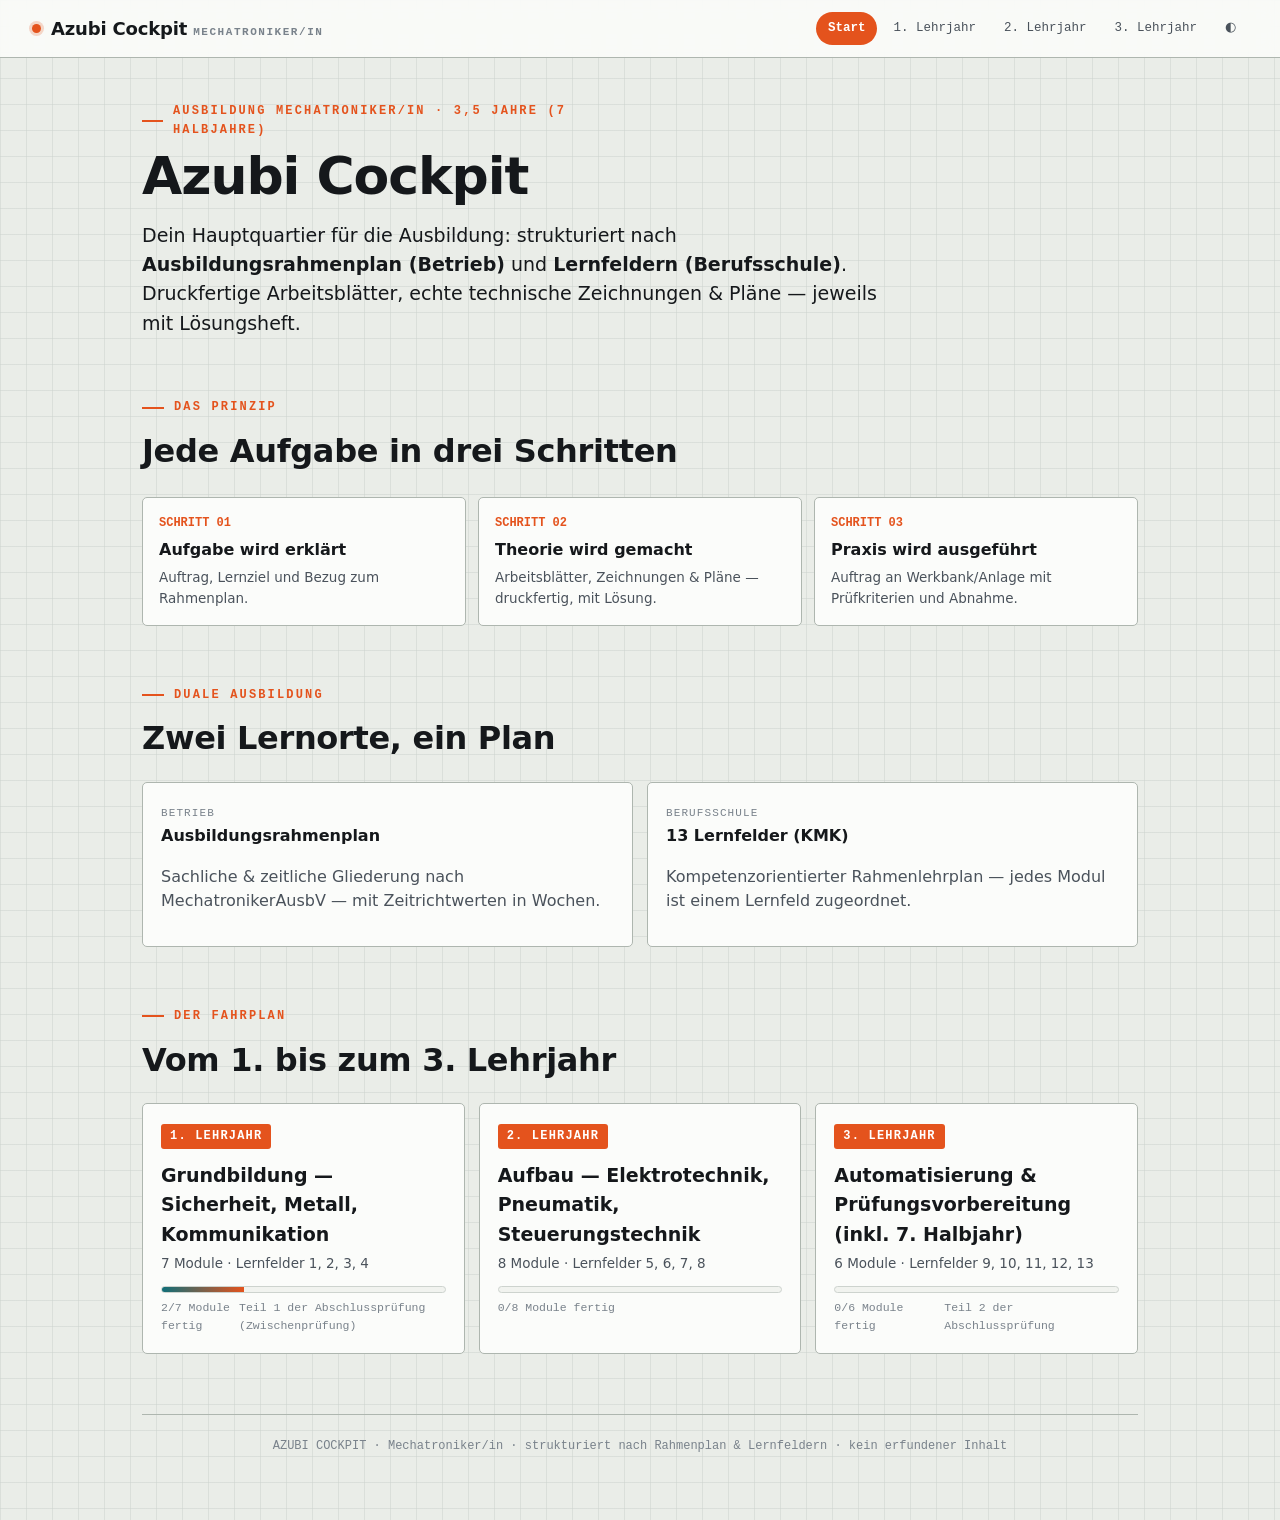
==== azubi-cockpit.html @ 078ae0ae "Grundkurs Metall komplett (11 Wochen) + ISO-7010-Sicherheitszeichen korrekt Arbeitssicherheit (m1): " ====
<!doctype html>
<html lang="de">
<head>
<meta charset="utf-8">
<meta name="viewport" content="width=device-width, initial-scale=1">
<title>Azubi Cockpit — Mechatroniker/in</title>
<meta name="description" content="Digitales Ausbildungs-Cockpit fuer Mechatroniker/innen: Ausbildungsrahmenplan und Lernfelder, druckfertige Arbeitsblaetter, normgerechte technische Zeichnungen, Loesungshefte.">
<style>
/* ============================================================================
   Azubi Cockpit — Cockpit-UI (Design: Werkstatt / Blaupause, Theme-aware)
   ==========================================================================*/
:root{
  --ground:#EAEDE8; --panel:#FBFCFA; --panel-2:#F1F3EF;
  --ink:#15181B; --ink-2:#4A525B; --ink-3:#79828B;
  --line:#CDD3CE; --line-strong:#AEB6AF;
  --accent:#E4531D; --accent-ink:#fff; --blue:#0F6E78; --ok:#3F7D3A; --warn:#C8860B;
  --grid: color-mix(in srgb, var(--line) 55%, transparent);
  --font-body: system-ui,-apple-system,"Segoe UI",sans-serif;
  --font-mono: ui-monospace,"Cascadia Code","SF Mono",Menlo,Consolas,monospace;
  --r:5px;
}
@media (prefers-color-scheme:dark){
  :root{--ground:#0E1113;--panel:#161A1D;--panel-2:#1C2124;--ink:#ECEFEB;--ink-2:#9AA4AC;--ink-3:#6C757D;
    --line:#2A3033;--line-strong:#3A4247;--accent:#FF6A38;--accent-ink:#160a04;--blue:#45B5C0;--ok:#67B95F;--warn:#E7AE3A;
    --grid:color-mix(in srgb,var(--line) 85%,transparent);}
}
:root[data-theme="light"]{--ground:#EAEDE8;--panel:#FBFCFA;--panel-2:#F1F3EF;--ink:#15181B;--ink-2:#4A525B;--ink-3:#79828B;
  --line:#CDD3CE;--line-strong:#AEB6AF;--accent:#E4531D;--accent-ink:#fff;--blue:#0F6E78;--ok:#3F7D3A;--warn:#C8860B;--grid:color-mix(in srgb,var(--line) 55%,transparent);}
:root[data-theme="dark"]{--ground:#0E1113;--panel:#161A1D;--panel-2:#1C2124;--ink:#ECEFEB;--ink-2:#9AA4AC;--ink-3:#6C757D;
  --line:#2A3033;--line-strong:#3A4247;--accent:#FF6A38;--accent-ink:#160a04;--blue:#45B5C0;--ok:#67B95F;--warn:#E7AE3A;--grid:color-mix(in srgb,var(--line) 85%,transparent);}

*{box-sizing:border-box}
html,body{margin:0}
body{background:var(--ground);color:var(--ink);font-family:var(--font-body);line-height:1.55;
  background-image:linear-gradient(var(--grid) 1px,transparent 1px),linear-gradient(90deg,var(--grid) 1px,transparent 1px);
  background-size:26px 26px;}
a{color:inherit;text-decoration:none}
.mono{font-family:var(--font-mono)}

/* ---- Topbar ---- */
.topbar{position:sticky;top:0;z-index:20;display:flex;align-items:center;gap:16px;
  padding:12px clamp(14px,4vw,32px);background:color-mix(in srgb,var(--panel) 88%,transparent);
  backdrop-filter:blur(8px);border-bottom:1px solid var(--line-strong)}
.brand{display:flex;align-items:center;gap:10px;font-weight:800;letter-spacing:-.01em;font-size:18px}
.brand .dot{width:9px;height:9px;border-radius:50%;background:var(--accent);box-shadow:0 0 0 3px color-mix(in srgb,var(--accent) 22%,transparent)}
.brand small{font-family:var(--font-mono);font-size:11px;letter-spacing:.14em;text-transform:uppercase;color:var(--ink-3);font-weight:600}
.nav{display:flex;gap:4px;margin-left:auto;flex-wrap:wrap}
.nav a{font-family:var(--font-mono);font-size:12.5px;padding:6px 11px;border-radius:100px;border:1px solid transparent;color:var(--ink-2)}
.nav a:hover{border-color:var(--line-strong);color:var(--ink)}
.nav a.active{background:var(--accent);color:var(--accent-ink);font-weight:700}

.wrap{max-width:1060px;margin:0 auto;padding:clamp(20px,4vw,44px) clamp(14px,4vw,32px)}
.eyebrow{font-family:var(--font-mono);font-size:12px;letter-spacing:.18em;text-transform:uppercase;color:var(--accent);font-weight:600;margin:0 0 10px;display:flex;align-items:center;gap:10px}
.eyebrow::before{content:"";width:22px;height:2px;background:var(--accent)}
h1{font-weight:800;letter-spacing:-.02em;font-size:clamp(30px,6vw,52px);line-height:1;margin:.1em 0 .2em;text-wrap:balance}
h2{font-weight:800;letter-spacing:-.01em;font-size:clamp(22px,3.4vw,32px);margin:0 0 .3em}
p{color:var(--ink-2);max-width:70ch}
.lead{font-size:clamp(16px,2.1vw,19px);color:var(--ink);max-width:62ch}
.crumb{font-family:var(--font-mono);font-size:12px;color:var(--ink-3);margin-bottom:14px}
.crumb a{color:var(--accent)}
section{margin-top:clamp(34px,5vw,60px)}

/* ---- Prinzip flow ---- */
.flow{display:grid;grid-template-columns:repeat(3,1fr);gap:12px;margin-top:20px}
@media(max-width:720px){.flow{grid-template-columns:1fr}}
.step{background:var(--panel);border:1px solid var(--line-strong);border-radius:var(--r);padding:16px}
.step .num{font-family:var(--font-mono);font-size:12px;color:var(--accent);font-weight:700}
.step h3{margin:6px 0 4px;font-size:16px}
.step p{font-size:13.5px;margin:0}

/* ---- Duale Info ---- */
.duale{display:grid;grid-template-columns:1fr 1fr;gap:14px;margin-top:18px}
@media(max-width:640px){.duale{grid-template-columns:1fr}}
.duale .card{background:var(--panel);border:1px solid var(--line-strong);border-radius:var(--r);padding:16px 18px}
.duale .card h3{margin:0 0 4px;font-size:16px}
.duale .card small{font-family:var(--font-mono);font-size:11px;letter-spacing:.1em;text-transform:uppercase;color:var(--ink-3)}

/* ---- Lehrjahr cards ---- */
.lj-grid{display:grid;grid-template-columns:repeat(3,1fr);gap:14px;margin-top:18px}
@media(max-width:820px){.lj-grid{grid-template-columns:1fr}}
.lj-card{display:block;background:var(--panel);border:1px solid var(--line-strong);border-radius:var(--r);padding:18px;transition:border-color .15s,transform .15s}
.lj-card:hover{border-color:var(--accent);transform:translateY(-2px)}
.lj-card .lj{font-family:var(--font-mono);font-weight:700;font-size:12px;letter-spacing:.1em;color:var(--accent-ink);background:var(--accent);padding:3px 9px;border-radius:3px;display:inline-block}
.lj-card h3{margin:12px 0 4px;font-size:19px}
.lj-card p{font-size:13.5px;margin:0 0 12px}
.progress{height:7px;background:var(--panel-2);border:1px solid var(--line);border-radius:100px;overflow:hidden}
.progress > i{display:block;height:100%;background:linear-gradient(90deg,var(--blue),var(--accent))}
.lj-card .pmeta{font-family:var(--font-mono);font-size:11.5px;color:var(--ink-3);margin-top:6px;display:flex;justify-content:space-between}

/* ---- Modul list ---- */
.mod-list{display:flex;flex-direction:column;gap:10px;margin-top:16px}
.mod-row{display:grid;grid-template-columns:auto 1fr auto;align-items:center;gap:14px;background:var(--panel);
  border:1px solid var(--line-strong);border-radius:var(--r);padding:14px 16px;transition:border-color .15s}
.mod-row:hover{border-color:var(--accent)}
.mod-row.locked{opacity:.7}
.badge{font-family:var(--font-mono);font-size:10px;letter-spacing:.08em;text-transform:uppercase;padding:3px 8px;border-radius:3px;font-weight:700;white-space:nowrap}
.badge.fertig{background:color-mix(in srgb,var(--ok) 18%,var(--panel));color:var(--ok);border:1px solid color-mix(in srgb,var(--ok) 45%,var(--line))}
.badge.geruest{background:var(--panel-2);color:var(--ink-3);border:1px solid var(--line-strong)}
.mod-row h3{margin:0 0 2px;font-size:16px}
.mod-row .sub{font-size:12.5px;color:var(--ink-3)}
.mod-row .weeks{font-family:var(--font-mono);font-size:12px;color:var(--ink-2);text-align:right;white-space:nowrap}
.mod-row .fach{font-family:var(--font-mono);font-size:10.5px;color:var(--blue);letter-spacing:.06em;text-transform:uppercase}

/* ---- Lernfelder box ---- */
.lf-box{background:var(--panel);border:1px solid var(--line-strong);border-left:3px solid var(--blue);border-radius:var(--r);padding:14px 16px;margin-top:14px}
.lf-box h3{margin:0 0 8px;font-size:15px}
.lf-item{display:grid;grid-template-columns:auto 1fr auto;gap:10px;padding:6px 0;border-bottom:1px dashed var(--line);font-size:13.5px}
.lf-item:last-child{border-bottom:0}
.lf-item .n{font-family:var(--font-mono);font-weight:700;color:var(--blue)}
.lf-item .h{font-family:var(--font-mono);color:var(--ink-3);font-size:12px}

/* ---- Modul-Detailleiste ---- */
.mod-meta{display:flex;flex-wrap:wrap;gap:8px;margin:14px 0 4px}
.chip{font-family:var(--font-mono);font-size:11.5px;padding:4px 10px;border-radius:100px;border:1px solid var(--line-strong);color:var(--ink-2);background:var(--panel)}
.chip b{color:var(--ink)}

/* ---- Bausteine (Blätter) ---- */
.baustein-grid{display:grid;grid-template-columns:repeat(2,1fr);gap:12px;margin-top:16px}
@media(max-width:700px){.baustein-grid{grid-template-columns:1fr}}
.bs{display:flex;align-items:center;gap:12px;background:var(--panel);border:1px solid var(--line-strong);border-radius:var(--r);padding:14px 16px;transition:border-color .15s}
.bs:hover{border-color:var(--accent)}
.bs .t{flex:1}
.bs .t h3{margin:0;font-size:15px}
.bs .t small{font-family:var(--font-mono);font-size:11px;color:var(--ink-3)}
.typ{font-family:var(--font-mono);font-size:9.5px;letter-spacing:.08em;text-transform:uppercase;font-weight:700;padding:4px 8px;border-radius:3px}
.typ.aufgabe{background:color-mix(in srgb,var(--accent) 16%,var(--panel));color:var(--accent)}
.typ.theorie{background:color-mix(in srgb,var(--blue) 16%,var(--panel));color:var(--blue)}
.typ.zeichnung{background:color-mix(in srgb,var(--blue) 16%,var(--panel));color:var(--blue)}
.typ.praxis{background:color-mix(in srgb,var(--accent) 16%,var(--panel));color:var(--accent)}
.typ.sicherheit{background:color-mix(in srgb,var(--warn) 18%,var(--panel));color:var(--warn)}
.typ.loesung{background:color-mix(in srgb,var(--ok) 16%,var(--panel));color:var(--ok)}

/* ---- Blatt (Detail) ---- */
.blatt-print{background:var(--panel);border:1px solid var(--line-strong);border-radius:var(--r);padding:clamp(18px,3vw,32px);margin-top:16px}
.blatt-head{display:flex;align-items:center;gap:14px;border-bottom:2px solid var(--ink);padding-bottom:12px;margin-bottom:16px}
.blatt-head .no{font-family:var(--font-mono);font-weight:700;color:var(--accent-ink);background:var(--accent);padding:4px 10px;border-radius:3px;font-size:13px}
.blatt-head h2{margin:0;font-size:20px}
.blatt-head .app-tag{margin-left:auto;font-family:var(--font-mono);font-size:11px;letter-spacing:.14em;text-transform:uppercase;color:var(--ink-3)}
.blatt-print h3{font-size:16px;margin:18px 0 6px}
.blatt-print p{color:var(--ink);font-size:14.5px}
.bl-meta{display:flex;flex-wrap:wrap;gap:8px;margin:0 0 6px}
.bl-meta span{font-family:var(--font-mono);font-size:11px;color:var(--ink-3);border:1px solid var(--line);border-radius:100px;padding:2px 9px}
.bl-meta.ok span{color:var(--ok);border-color:color-mix(in srgb,var(--ok) 40%,var(--line))}
.ul,.ol{margin:6px 0;padding-left:22px}.ul li,.ol li{margin:4px 0;color:var(--ink);font-size:14.5px}
.frage{background:var(--panel-2);border:1px dashed var(--line-strong);border-radius:4px;padding:10px 12px;font-size:14px;color:var(--ink)!important}
.formel{font-family:var(--font-mono);background:var(--panel-2);border:1px solid var(--line);border-radius:4px;padding:8px 12px;display:inline-block;color:var(--ink)!important}
.tab{width:100%;border-collapse:collapse;margin:10px 0;font-size:13.5px}
.tab th,.tab td{border:1px solid var(--line-strong);padding:7px 10px;text-align:left}
.tab th{background:var(--panel-2);font-family:var(--font-mono);font-size:11.5px;letter-spacing:.04em;text-transform:uppercase;color:var(--ink-2)}
.tab td{color:var(--ink)}
.chk{display:flex;align-items:flex-start;gap:10px;padding:6px 0;font-size:14.5px;color:var(--ink)}
.box{width:16px;height:16px;border:1.6px solid var(--line-strong);border-radius:3px;flex:none;margin-top:2px}
.chk-hint{font-family:var(--font-mono);font-size:12px;color:var(--ink-3)!important}
.unterschrift{display:flex;flex-wrap:wrap;gap:20px;margin-top:20px;padding-top:14px;border-top:1px dashed var(--line-strong);font-family:var(--font-mono);font-size:13px;color:var(--ink-2)}
.zeichnung-halter{border:1px solid var(--line-strong);border-radius:4px;overflow:hidden;background:#fdfdfb;margin:10px 0}
.zeichnung-halter .az-blatt{display:block;width:100%;height:auto}

/* Sicherheitszeichen */
.sign-grid{display:grid;grid-template-columns:repeat(auto-fill,minmax(150px,1fr));gap:10px;margin:12px 0}
.sign-card{display:flex;align-items:center;gap:10px;background:var(--panel-2);border:1px solid var(--line);border-radius:4px;padding:8px 10px}
.sign-card small{display:block;color:var(--ink-3);font-size:11.5px}
.sign{width:38px;height:38px;flex:none}

/* Buttons */
.btnrow{display:flex;gap:10px;flex-wrap:wrap;margin-top:18px}
.btn{font-family:var(--font-mono);font-size:13px;font-weight:700;padding:9px 16px;border-radius:100px;border:1px solid var(--line-strong);background:var(--panel);color:var(--ink);cursor:pointer}
.btn.primary{background:var(--accent);color:var(--accent-ink);border-color:var(--accent)}
.btn:hover{border-color:var(--accent)}

.pager{display:flex;justify-content:space-between;gap:10px;margin-top:20px}
.footer{margin-top:60px;padding:22px 0;border-top:1px solid var(--line-strong);font-family:var(--font-mono);font-size:12px;color:var(--ink-3);text-align:center}
.note-mark{color:var(--accent);font-weight:700}

/* ---- Lernpfad ---- */
.pfad{display:flex;flex-direction:column;gap:8px;margin-top:14px}
.pfad-item{display:grid;grid-template-columns:auto auto 1fr auto;align-items:center;gap:12px;background:var(--panel);border:1px solid var(--line-strong);border-radius:var(--r);padding:11px 14px;transition:border-color .15s}
.pfad-item:hover{border-color:var(--accent)}
.pfad-n{font-family:var(--font-mono);font-weight:700;font-size:12px;width:22px;height:22px;display:grid;place-items:center;border-radius:50%;background:var(--panel-2);color:var(--ink-2);border:1px solid var(--line-strong)}
.pfad-t{font-weight:600;font-size:14.5px}
.pfad-tg{font-family:var(--font-mono);font-size:11px;color:var(--ink-3)}
@media(max-width:600px){.pfad-item{grid-template-columns:auto auto 1fr}.pfad-tg{display:none}}

/* ---- Filter ---- */
.filters{display:flex;flex-direction:column;gap:8px;margin:14px 0 16px}
.fgroup{display:flex;flex-wrap:wrap;gap:6px}
.fchip{font-family:var(--font-mono);font-size:12px;padding:5px 12px;border-radius:100px;border:1px solid var(--line-strong);background:var(--panel);color:var(--ink-2);cursor:pointer}
.fchip:hover{border-color:var(--accent);color:var(--ink)}
.fchip.active{background:var(--accent);color:var(--accent-ink);border-color:var(--accent);font-weight:700}

/* ---- Katalog-Karten ---- */
.kgrid{display:grid;grid-template-columns:repeat(2,1fr);gap:12px}
@media(max-width:700px){.kgrid{grid-template-columns:1fr}}
.kcard{display:flex;align-items:center;gap:12px;background:var(--panel);border:1px solid var(--line-strong);border-radius:var(--r);padding:13px 15px;transition:border-color .15s}
.kcard:hover{border-color:var(--accent)}
.kcard .t{flex:1}.kcard .t h3{margin:0;font-size:15px}.kcard .t small{font-family:var(--font-mono);font-size:11px;color:var(--ink-3)}

/* ---- Aufgabe: Fertig/Ergänzen-Umschalter ---- */
.aufgabe .z-toggle{margin:6px 0 10px}
.btn.small{font-size:12px;padding:6px 12px}
.aufgabe .z-erg{display:none}
.aufgabe.erg .z-fertig{display:none}
.aufgabe.erg .z-erg{display:block}
.loesung-box{margin-top:16px;background:var(--panel-2);border:1px solid var(--line-strong);border-radius:var(--r);padding:6px 14px}
.loesung-box summary{cursor:pointer;font-family:var(--font-mono);font-size:13px;font-weight:700;color:var(--ok);padding:8px 0}
.loesung-box p{font-size:14px}
.anknuepf{background:color-mix(in srgb,var(--blue) 12%,var(--panel));border:1px solid color-mix(in srgb,var(--blue) 40%,var(--line));border-radius:var(--r);padding:9px 13px;font-size:13.5px;color:var(--ink);margin:6px 0 4px}
.anknuepf::before{content:"↪ ";color:var(--blue);font-weight:700}

/* ============================================================================
   Druck: nur das aktuelle Blatt drucken (DIN A4), Rest ausblenden.
   Aktiviert über <body class="print-blatt"> beim Drucken eines Blatts.
   ==========================================================================*/
@media print {
  @page { size: A4; margin: 12mm; }
  body { background: #fff !important; }
  .topbar, .nav, .btnrow, .pager, .footer, .crumb { display: none !important; }

  /* Standard: Seite druckbar */
  body.print-blatt .wrap > *:not(.blatt-print) { display: none !important; }
  body.print-blatt .blatt-print {
    border: none !important; margin: 0 !important; padding: 0 !important;
    background: #fff !important; color: #000 !important;
  }
  .blatt-print, .blatt-print * { color: #000 !important; }
  .blatt-head { border-color: #000 !important; }
  .blatt-head .no { background: #000 !important; color: #fff !important; }
  .zeichnung-halter { border: none !important; page-break-inside: avoid; }
  .az-blatt { width: 100% !important; }
  .tab th { background: #eee !important; }
  .frage, .formel { background: #f4f4f4 !important; }
}

</style>
</head>
<body>
<header class="topbar">
  <a class="brand" href="#/"><span class="dot"></span><span>Azubi&nbsp;Cockpit <small>Mechatroniker/in</small></span></a>
  <nav class="nav">
    <a data-k="start" href="#/">Start</a>
    <a data-k="lj1" href="#/lj/1">1. Lehrjahr</a>
    <a data-k="lj2" href="#/lj/2">2. Lehrjahr</a>
    <a data-k="lj3" href="#/lj/3">3. Lehrjahr</a>
    <a data-k="theme" href="#" id="themeToggle" title="Hell/Dunkel">◐</a>
  </nav>
</header>
<main id="app"></main>
<script>
/* ============================================================================
   Azubi Cockpit — Curriculum (Gerüst über 3,5 Jahre)
   Ausbildungsberuf: Mechatroniker/in
   Grundlage: Ausbildungsrahmenplan (MechatronikerAusbV), IHK "Sachliche und
   zeitliche Gliederung". Zeitrichtwerte in Wochen sind Richtwerte des
   Rahmenplans und werden an den betrieblichen Ausbildungsplan angepasst.

   status: "fertig"  -> Muster-Modul, Inhalte + Blätter vorhanden
           "geruest" -> Struktur angelegt, Inhalte folgen
   ==========================================================================*/
window.AZ_CURRICULUM = {
  beruf: "Mechatroniker/in",
  dauer: "3,5 Jahre (7 Halbjahre)",
  prinzip: ["Aufgabe wird erklärt", "Theorie wird gemacht", "Praxis wird ausgeführt"],

  /* Berufsschule — KMK-Rahmenlehrplan Mechatroniker/in (13 Lernfelder).
     Stunden für LF1–LF4 belegt (Σ 280 h, 1. Jahr). Übrige Zeitrichtwerte
     laut KMK-Rahmenlehrplan — vor Einsatz fachlich prüfen. */
  lernfelder: [
    { nr: 1,  lj: 1, stunden: 40,  titel: "Analysieren von Funktionszusammenhängen in mechatronischen Systemen" },
    { nr: 2,  lj: 1, stunden: 80,  titel: "Herstellen mechanischer Teilsysteme" },
    { nr: 3,  lj: 1, stunden: 100, titel: "Installieren elektrischer Betriebsmittel unter Beachtung sicherheitstechnischer Aspekte" },
    { nr: 4,  lj: 1, stunden: 60,  titel: "Untersuchen der Energie- und Informationsflüsse in elektrischen, pneumatischen und hydraulischen Baugruppen" },
    { nr: 5,  lj: 2, stunden: null, titel: "Kommunizieren mit Hilfe von Datenverarbeitungssystemen" },
    { nr: 6,  lj: 2, stunden: null, titel: "Planen und Organisieren von Arbeitsabläufen" },
    { nr: 7,  lj: 2, stunden: null, titel: "Realisieren mechatronischer Teilsysteme" },
    { nr: 8,  lj: 2, stunden: null, titel: "Design und Erstellen mechatronischer Systeme" },
    { nr: 9,  lj: 3, stunden: null, titel: "Untersuchen des Informationsflusses in komplexen mechatronischen Systemen" },
    { nr: 10, lj: 3, stunden: null, titel: "Planen der Montage und Demontage" },
    { nr: 11, lj: 3, stunden: null, titel: "Inbetriebnahme, Fehlersuche und Instandsetzung" },
    { nr: 12, lj: 3, stunden: null, titel: "Vorbeugende Instandhaltung" },
    { nr: 13, lj: 3, stunden: null, titel: "Übergabe von mechatronischen Systemen an Kundinnen und Kunden" },
  ],

  lehrjahre: [
    /* ------------------------------------------------------------------ LJ1 */
    {
      nr: 1,
      titel: "1. Lehrjahr",
      untertitel: "Grundbildung — Sicherheit, Metall, Kommunikation",
      pruefung: "Teil 1 der Abschlussprüfung (Zwischenprüfung)",
      lernfelder: [1, 2, 3, 4],
      module: [
        {
          id: "m1-arbeitssicherheit",
          titel: "Arbeits- & Gesundheitsschutz, Umweltschutz",
          fach: "Arbeitssicherheit",
          wochen: "durchgängig · Grundkurs 2 Wo.",
          rahmenplan: "Sicherheit u. Gesundheitsschutz bei der Arbeit; Umweltschutz",
          normen: ["DIN EN ISO 7010", "ArbSchG §5", "DGUV", "BetrSichV"],
          status: "fertig",
          beschreibung: "Gefährdungen erkennen, PSA richtig anwenden, Sicherheitszeichen lesen, Gefährdungsbeurteilung — die Basis für alles Weitere.",
        },
        {
          id: "m2-technische-kommunikation",
          titel: "Betriebl. & technische Kommunikation · Techn. Zeichnen (Grundlagen)",
          fach: "Kommunikation / TZ",
          wochen: "7 Wo.",
          rahmenplan: "Betriebliche und technische Kommunikation",
          normen: ["DIN ISO 128-2", "DIN ISO 129-1", "DIN ISO 5455", "DIN EN ISO 7200"],
          status: "geruest",
          beschreibung: "Technische Zeichnungen lesen und erstellen, Skizzen, Stücklisten, Normen.",
        },
        {
          id: "m3-planen-organisieren",
          titel: "Planen und Organisieren der Arbeit, Bewerten der Ergebnisse",
          fach: "Arbeitsplanung",
          wochen: "5 Wo.",
          rahmenplan: "Planen und Organisieren der Arbeit …",
          normen: [],
          status: "geruest",
          beschreibung: "Arbeitsschritte planen, Material/Werkzeug bereitstellen, Ergebnisse bewerten.",
        },
        {
          id: "m4-pruefen-anreissen",
          titel: "Prüfen, Anreißen und Kennzeichnen",
          fach: "Messtechnik",
          wochen: "3 Wo.",
          rahmenplan: "Prüfen, Anreißen und Kennzeichnen",
          normen: ["DIN ISO 2768-1", "DIN EN ISO 286"],
          status: "geruest",
          beschreibung: "Messschieber & Bügelmessschraube lesen, Toleranzen verstehen (ISO 2768), anreißen und körnen.",
        },
        {
          id: "m5-grundkurs-metall",
          titel: "Grundkurs Metall — Manuelles & maschinelles Bearbeiten",
          fach: "Metalltechnik",
          wochen: "11 Wo.",
          rahmenplan: "Manuelles u. maschinelles Spanen, Trennen und Umformen",
          normen: ["DIN ISO 2768-1", "DIN ISO 128-2", "DIN ISO 129-1"],
          status: "fertig",
          beschreibung: "Feilen, Sägen, Bohren, Senken, Gewindeschneiden — mit echten technischen Zeichnungen zum Fertigen und Prüfen.",
        },
        {
          id: "m6-fuegen",
          titel: "Zusammenbauen und Verbinden von Bauteilen (Fügen)",
          fach: "Montage",
          wochen: "4 Wo.",
          rahmenplan: "Zusammenbauen u. Verbinden von Bauteilen u. Baugruppen",
          normen: [],
          status: "geruest",
          beschreibung: "Schraub-, Steck- und Klemmverbindungen; Baugruppen montieren.",
        },
        {
          id: "m7-zp1",
          titel: "Vorbereitung Zwischenprüfung (Teil 1)",
          fach: "Prüfung",
          wochen: "2 Wo.",
          rahmenplan: "gestreckte Abschlussprüfung Teil 1",
          normen: [],
          status: "geruest",
          beschreibung: "Prüfungssimulation praktisch + schriftlich.",
        },
      ],
    },
    /* ------------------------------------------------------------------ LJ2 */
    {
      nr: 2,
      titel: "2. Lehrjahr",
      untertitel: "Aufbau — Elektrotechnik, Pneumatik, Steuerungstechnik",
      pruefung: "",
      lernfelder: [5, 6, 7, 8],
      module: [
        { id: "m8-elektrotechnik", titel: "Grundlagen Elektrotechnik", fach: "Elektrotechnik", wochen: "6 Wo.", rahmenplan: "Elektrische Größen messen u. beurteilen", normen: ["DIN EN 60617", "DIN VDE 0100"], status: "geruest", beschreibung: "Stromkreis, Messen, Schutzmaßnahmen, Stromlaufpläne." },
        { id: "m9-pneumatik", titel: "Pneumatik — Grundlagen", fach: "Pneumatik", wochen: "4 Wo.", rahmenplan: "Steuerungstechnik (pneumatisch)", normen: ["DIN ISO 1219-1", "DIN ISO 1219-2"], status: "geruest", beschreibung: "Zylinder, Ventile, Schaltpläne nach ISO 1219 zeichnen und ergänzen." },
        { id: "m10-elektropneumatik", titel: "Elektropneumatik", fach: "Pneumatik/E-Technik", wochen: "4 Wo.", rahmenplan: "Steuerungstechnik", normen: ["DIN ISO 1219", "DIN EN 60617"], status: "geruest", beschreibung: "Magnetventile, Relaissteuerung, Verknüpfungen." },
        { id: "m11-hydraulik", titel: "Hydraulik — Grundlagen", fach: "Hydraulik", wochen: "3 Wo.", rahmenplan: "Steuerungstechnik (hydraulisch)", normen: ["DIN ISO 1219-1"], status: "geruest", beschreibung: "Druck, Kraft, Ventile, Sicherheit." },
        { id: "m12-sps", titel: "SPS — Grundlagen", fach: "Automatisierung", wochen: "6 Wo.", rahmenplan: "Programmieren mechatronischer Systeme", normen: ["DIN EN 61131-3"], status: "geruest", beschreibung: "Verdrahtung, KOP/FUP, Ein-/Ausgänge." },
        { id: "m13-installation", titel: "Elektrische Installation & Schaltpläne", fach: "Elektrotechnik", wochen: "4 Wo.", rahmenplan: "Installieren elektrischer Baugruppen", normen: ["DIN EN 60617", "DIN EN 81346"], status: "geruest", beschreibung: "Stromlaufpläne lesen & erstellen." },
        { id: "m14-sensorik", titel: "Sensorik & Aktorik", fach: "Automatisierung", wochen: "3 Wo.", rahmenplan: "Aufbauen u. Prüfen von Steuerungen", normen: [], status: "geruest", beschreibung: "Induktiv/kapazitiv/optisch, Antriebe." },
        { id: "m15-montage", titel: "Montage & Inbetriebnahme von Baugruppen", fach: "Montage", wochen: "4 Wo.", rahmenplan: "Zusammenbauen mechatronischer Baugruppen", normen: [], status: "geruest", beschreibung: "Baugruppen prüfen und in Betrieb nehmen." },
      ],
    },
    /* ------------------------------------------------------------------ LJ3 */
    {
      nr: 3,
      titel: "3. Lehrjahr",
      untertitel: "Automatisierung & Prüfungsvorbereitung (inkl. 7. Halbjahr)",
      pruefung: "Teil 2 der Abschlussprüfung",
      lernfelder: [9, 10, 11, 12, 13],
      module: [
        { id: "m16-sps-aufbau", titel: "SPS-Aufbau, Vernetzung & Bus", fach: "Automatisierung", wochen: "5 Wo.", rahmenplan: "Programmieren u. Vernetzen", normen: ["DIN EN 61131-3", "PROFINET"], status: "geruest", beschreibung: "Feldbus/IO-Link, Visualisierung." },
        { id: "m17-antriebstechnik", titel: "Antriebstechnik", fach: "Antriebe", wochen: "4 Wo.", rahmenplan: "Antriebe auswählen u. in Betrieb nehmen", normen: [], status: "geruest", beschreibung: "Motoren, Frequenzumrichter, Parametrieren." },
        { id: "m18-inbetriebnahme", titel: "Automatisierte Systeme in Betrieb nehmen", fach: "Automatisierung", wochen: "5 Wo.", rahmenplan: "Inbetriebnahme mechatronischer Systeme", normen: [], status: "geruest", beschreibung: "Gesamtanlage, Schnittstellen." },
        { id: "m19-fehlersuche", titel: "Fehlersuche & Instandhaltung", fach: "Instandhaltung", wochen: "4 Wo.", rahmenplan: "Instandhalten mechatronischer Systeme", normen: [], status: "geruest", beschreibung: "Systematische Diagnose, Wartungsplan." },
        { id: "m20-programmierung", titel: "Programmierung & Visualisierung", fach: "Automatisierung", wochen: "4 Wo.", rahmenplan: "Programmieren", normen: ["DIN EN 61131-3"], status: "geruest", beschreibung: "Ablaufsteuerungen, HMI." },
        { id: "m21-pruefung2", titel: "Prüfungsvorbereitung Teil 2", fach: "Prüfung", wochen: "6 Wo.", rahmenplan: "betrieblicher Auftrag · Fachgespräch · schriftlich", normen: [], status: "geruest", beschreibung: "Abschlussprüfung Teil 2 gezielt vorbereiten." },
      ],
    },
  ],
};


/* ============================================================================
   Azubi Cockpit — Zeichen-Engine (normgerecht)
   Erzeugt technische Zeichnungen als SVG nach:
     - DIN ISO 5455 (Maßstäbe, automatisch gewählt)
     - DIN ISO 128-2 (Linienarten)
     - DIN ISO 129-1 (Bemaßung)
     - DIN ISO 5456-2 (Projektion, europäische Methode)
     - DIN EN ISO 7200 (Schriftfeld) / DIN EN ISO 5457 (Blattformat)
   Regel: Objekt hat reale mm-Maße; Engine skaliert genormt und passt es in den
   Zeichenbereich ein -> nichts läuft über den Rand.
   ==========================================================================*/
window.AZ = window.AZ || {};

AZ.NORM = {
  /* Genormte Maßstäbe DIN ISO 5455 als Faktor (Zeichnung/Wirklichkeit) */
  massstaebe: [
    { r: 50, l: "50:1" }, { r: 20, l: "20:1" }, { r: 10, l: "10:1" },
    { r: 5, l: "5:1" }, { r: 2, l: "2:1" }, { r: 1, l: "1:1" },
    { r: 0.5, l: "1:2" }, { r: 0.2, l: "1:5" }, { r: 0.1, l: "1:10" },
    { r: 0.05, l: "1:20" }, { r: 0.02, l: "1:50" }, { r: 0.01, l: "1:100" },
    { r: 0.005, l: "1:200" }, { r: 0.002, l: "1:500" }, { r: 0.001, l: "1:1000" },
  ],
  /* DIN ISO 2768-1 Grenzabmaße Längenmaße (± mm) je Nennmaßbereich */
  tolLaenge: {
    grenzen: [3, 6, 30, 120, 400, 1000, 2000],
    f: [0.05, 0.05, 0.1, 0.15, 0.2, 0.3, 0.5],
    m: [0.1, 0.1, 0.2, 0.3, 0.5, 0.8, 1.2],
    c: [0.2, 0.3, 0.5, 0.8, 1.2, 2.0, 3.0],
    v: [null, 0.5, 1.0, 1.5, 2.5, 4.0, 6.0],
  },
  /* Blattformate DIN EN ISO 5457 (Breite x Höhe mm) */
  formate: {
    A4quer: [297, 210], A4hoch: [210, 297], A3quer: [420, 297],
  },
};

/* Grenzabmaß ± für ein Nennmaß und eine Toleranzklasse (ISO 2768-1) */
AZ.grenzabmass = function (nennmass, klasse) {
  klasse = klasse || "m";
  var t = AZ.NORM.tolLaenge, g = t.grenzen, arr = t[klasse];
  var n = Math.abs(nennmass);
  for (var i = 0; i < g.length; i++) { if (n <= g[i]) return arr[i]; }
  return arr[arr.length - 1];
};

/* Wählt den größten genormten Maßstab, mit dem (bw x bh) in (tw x th) passt */
AZ.waehleMassstab = function (bw, bh, tw, th) {
  var max = Math.min(tw / bw, th / bh);
  var ms = AZ.NORM.massstaebe;
  for (var i = 0; i < ms.length; i++) { if (ms[i].r <= max + 1e-9) return ms[i]; }
  return ms[ms.length - 1];
};

var _azId = 0;

/* ----------------------------------------------------------------------------
   AZ.Blatt — ein Zeichnungsblatt mit Rahmen + Schriftfeld
   cfg: { format, titel, werkstoff, nummer, ersteller, datum, toleranz,
          projektion:"1", benennungZusatz }
   ---------------------------------------------------------------------------*/
AZ.Blatt = function (cfg) {
  cfg = cfg || {};
  var fmt = AZ.NORM.formate[cfg.format || "A4quer"];
  this.W = fmt[0]; this.H = fmt[1];
  this.cfg = cfg;
  this.uid = "az" + (++_azId);
  this.body = [];            // svg-Elemente des Zeichenbereichs
  this.massstabLabel = cfg.massstab || "1:1";
  // Rahmen/Ränder (ISO 5457: Heftrand links 20, sonst 10)
  this.mL = 20; this.mR = 10; this.mT = 10; this.mB = 10;
  // Schriftfeld (max. 180 breit ISO 7200) unten rechts
  this.sfW = 180; this.sfH = 30;
};

AZ.Blatt.prototype._zeichenbereich = function () {
  // Fläche für die Zeichnung: innerhalb Rahmen, oberhalb Schriftfeld
  return {
    x: this.mL + 6,
    y: this.mT + 6,
    w: (this.W - this.mR) - (this.mL) - 12,
    h: (this.H - this.mB - this.sfH - 6) - (this.mT) - 12,
  };
};

/* Zeichnung platzieren: worldBBox {x,y,w,h} (reale mm inkl. Bemaßung),
   drawFn(pen) zeichnet in Welt-mm. Engine skaliert genormt + zentriert. */
AZ.Blatt.prototype.zeichnung = function (worldBBox, drawFn) {
  var zb = this._zeichenbereich();
  var msf = AZ.waehleMassstab(worldBBox.w, worldBBox.h, zb.w, zb.h);
  var s = msf.r;
  this.massstabLabel = msf.l;
  // Zentrieren im Zeichenbereich
  var drawW = worldBBox.w * s, drawH = worldBBox.h * s;
  var ox = zb.x + (zb.w - drawW) / 2 - worldBBox.x * s;
  var oy = zb.y + (zb.h - drawH) / 2 - worldBBox.y * s;
  var pen = new AZ.Pen(this, s, ox, oy);
  drawFn(pen);
  return this;
};

AZ.Blatt.prototype.push = function (svg) { this.body.push(svg); };

/* Schriftfeld nach DIN EN ISO 7200 (kompakt) */
AZ.Blatt.prototype._schriftfeld = function () {
  var c = this.cfg;
  var x = this.W - this.mR - this.sfW, y = this.H - this.mB - this.sfH;
  var w = this.sfW, h = this.sfH;
  var e = [];
  function box(bx, by, bw, bh) { e.push('<rect x="' + bx + '" y="' + by + '" width="' + bw + '" height="' + bh + '" class="az-sf"/>'); }
  function k(bx, by, t) { e.push('<text x="' + bx + '" y="' + by + '" class="az-sfk">' + AZ.esc(t) + '</text>'); }
  function v(bx, by, t) { e.push('<text x="' + bx + '" y="' + by + '" class="az-sfv">' + AZ.esc(t) + '</text>'); }
  box(x, y, w, h);
  // Spalten
  var c1 = x, c2 = x + 108, c3 = x + 150;
  e.push('<line x1="' + c2 + '" y1="' + y + '" x2="' + c2 + '" y2="' + (y + h) + '" class="az-sf"/>');
  e.push('<line x1="' + c3 + '" y1="' + y + '" x2="' + c3 + '" y2="' + (y + h) + '" class="az-sf"/>');
  // Zeilen linke Spalte
  e.push('<line x1="' + c1 + '" y1="' + (y + 16) + '" x2="' + c2 + '" y2="' + (y + 16) + '" class="az-sf"/>');
  // Benennung (groß)
  k(c1 + 2, y + 5, "BENENNUNG");
  v(c1 + 2, y + 13, c.titel || "—");
  k(c1 + 2, y + 21, "ALLGEMEINTOLERANZ");
  v(c1 + 2, y + 28, "ISO 2768-" + (c.toleranz || "m"));
  // Mittlere Spalte: Werkstoff / Maßstab
  e.push('<line x1="' + c2 + '" y1="' + (y + 16) + '" x2="' + c3 + '" y2="' + (y + 16) + '" class="az-sf"/>');
  k(c2 + 2, y + 5, "WERKSTOFF"); v(c2 + 2, y + 13, c.werkstoff || "—");
  k(c2 + 2, y + 21, "MASSSTAB"); v(c2 + 2, y + 28, this.massstabLabel);
  // Rechte Spalte: Zeichnungsnr / Datum / Projektionssymbol (je 10 mm Zeile)
  e.push('<line x1="' + c3 + '" y1="' + (y + 10) + '" x2="' + (x + w) + '" y2="' + (y + 10) + '" class="az-sf"/>');
  e.push('<line x1="' + c3 + '" y1="' + (y + 20) + '" x2="' + (x + w) + '" y2="' + (y + 20) + '" class="az-sf"/>');
  k(c3 + 2, y + 4, "ZEICHN.-NR"); v(c3 + 2, y + 8.6, c.nummer || "—");
  k(c3 + 2, y + 14, "DATUM"); v(c3 + 2, y + 18.6, c.datum || "__.__.____");
  // Projektionssymbol (1. Winkel), zentriert in der unteren rechten Zelle
  this._projektion(c3 + 5, y + 25, e);
  return e.join("");
};

AZ.Blatt.prototype._projektion = function (px, py, e) {
  // vereinfachtes Symbol Projektionsmethode 1 (europäisch)
  e.push('<g transform="translate(' + px + ',' + py + ')">' +
    '<path d="M0,-4 L8,-2 L8,2 L0,4 Z" class="az-thin" fill="none"/>' +
    '<circle cx="18" cy="0" r="2.4" class="az-thin" fill="none"/>' +
    '<circle cx="18" cy="0" r="4" class="az-thin" fill="none"/>' +
    '<line x1="8" y1="0" x2="14" y2="0" class="az-thin"/>' +
    '</g>');
};

AZ.Blatt.prototype.svg = function () {
  var vb = "0 0 " + this.W + " " + this.H;
  var frameX = this.mL, frameY = this.mT,
    frameW = this.W - this.mL - this.mR, frameH = this.H - this.mT - this.mB;
  var out = '<svg class="az-blatt" viewBox="' + vb + '" role="img" ' +
    'aria-label="' + AZ.esc(this.cfg.titel || "Technische Zeichnung") + '" ' +
    'preserveAspectRatio="xMidYMid meet" xmlns="http://www.w3.org/2000/svg">';
  out += AZ._defs(this.uid);
  out += AZ._style();
  // Blattfläche + Rahmen
  out += '<rect x="0" y="0" width="' + this.W + '" height="' + this.H + '" fill="#fdfdfb"/>';
  out += '<rect x="' + frameX + '" y="' + frameY + '" width="' + frameW + '" height="' + frameH + '" class="az-frame"/>';
  // Zeichnungsinhalt
  out += '<g marker-mid="">' + this.body.join("") + '</g>';
  // Schriftfeld
  out += this._schriftfeld();
  out += "</svg>";
  return out;
};

/* ----------------------------------------------------------------------------
   AZ.Pen — zeichnet in Welt-mm, transformiert in Blatt-mm (Skalierung s)
   ---------------------------------------------------------------------------*/
AZ.Pen = function (blatt, s, ox, oy) {
  this.b = blatt; this.s = s; this.ox = ox; this.oy = oy;
};
AZ.Pen.prototype.X = function (x) { return +(this.ox + x * this.s).toFixed(3); };
AZ.Pen.prototype.Y = function (y) { return +(this.oy + y * this.s).toFixed(3); };
AZ.Pen.prototype._p = function (svg) { this.b.push(svg); };

AZ.Pen.prototype.rect = function (x, y, w, h, cls) {
  cls = cls || "az-vis";
  this._p('<rect x="' + this.X(x) + '" y="' + this.Y(y) + '" width="' + (w * this.s).toFixed(3) +
    '" height="' + (h * this.s).toFixed(3) + '" class="' + cls + '" fill="none"/>');
};
AZ.Pen.prototype.line = function (x1, y1, x2, y2, cls) {
  cls = cls || "az-vis";
  this._p('<line x1="' + this.X(x1) + '" y1="' + this.Y(y1) + '" x2="' + this.X(x2) + '" y2="' + this.Y(y2) + '" class="' + cls + '"/>');
};
AZ.Pen.prototype.circle = function (cx, cy, r, cls) {
  cls = cls || "az-vis";
  this._p('<circle cx="' + this.X(cx) + '" cy="' + this.Y(cy) + '" r="' + (r * this.s).toFixed(3) + '" class="' + cls + '" fill="none"/>');
};
AZ.Pen.prototype.center = function (x1, y1, x2, y2) { this.line(x1, y1, x2, y2, "az-center"); };
AZ.Pen.prototype.hidden = function (x1, y1, x2, y2) { this.line(x1, y1, x2, y2, "az-hidden"); };
AZ.Pen.prototype.fill = function (x, y, w, h) {
  this._p('<rect x="' + this.X(x) + '" y="' + this.Y(y) + '" width="' + (w * this.s).toFixed(3) +
    '" height="' + (h * this.s).toFixed(3) + '" class="az-part"/>');
};
AZ.Pen.prototype.text = function (x, y, t, cls) {
  cls = cls || "az-dimtx";
  this._p('<text x="' + this.X(x) + '" y="' + this.Y(y) + '" class="' + cls + '">' + AZ.esc(t) + '</text>');
};

/* Bemaßung: Maßhilfslinien (schmal, Überstand), Maßlinie mit Pfeilen, Maßzahl
   dimH(x1,x2, yMass, yKante, opts) — horizontal, Maß = |x2-x1| mm             */
AZ.Pen.prototype.dimH = function (x1, x2, yMass, yKante, opts) {
  opts = opts || {};
  var uid = this.b.uid, over = 1.5; // Überstand Maßhilfslinie mm
  var dir = (yMass < yKante) ? -1 : 1;
  this._p('<line x1="' + this.X(x1) + '" y1="' + this.Y(yKante) + '" x2="' + this.X(x1) + '" y2="' + this.Y(yMass + dir * over) + '" class="az-thin"/>');
  this._p('<line x1="' + this.X(x2) + '" y1="' + this.Y(yKante) + '" x2="' + this.X(x2) + '" y2="' + this.Y(yMass + dir * over) + '" class="az-thin"/>');
  this._p('<line x1="' + this.X(x1) + '" y1="' + this.Y(yMass) + '" x2="' + this.X(x2) + '" y2="' + this.Y(yMass) +
    '" class="az-thin" marker-start="url(#' + uid + 'as)" marker-end="url(#' + uid + 'ae)"/>');
  var t = (opts.text != null) ? opts.text : String(Math.round(Math.abs(x2 - x1)));
  var mx = (x1 + x2) / 2, ty = yMass + dir * 1.4;
  this._p('<text x="' + this.X(mx) + '" y="' + this.Y(ty) + '" class="' + (opts.cls || 'az-dimtx') + '" text-anchor="middle">' + AZ.esc(t) + '</text>');
};
AZ.Pen.prototype.dimV = function (y1, y2, xMass, xKante, opts) {
  opts = opts || {};
  var uid = this.b.uid, over = 1.5;
  var dir = (xMass < xKante) ? -1 : 1;
  this._p('<line x1="' + this.X(xKante) + '" y1="' + this.Y(y1) + '" x2="' + this.X(xMass + dir * over) + '" y2="' + this.Y(y1) + '" class="az-thin"/>');
  this._p('<line x1="' + this.X(xKante) + '" y1="' + this.Y(y2) + '" x2="' + this.X(xMass + dir * over) + '" y2="' + this.Y(y2) + '" class="az-thin"/>');
  this._p('<line x1="' + this.X(xMass) + '" y1="' + this.Y(y1) + '" x2="' + this.X(xMass) + '" y2="' + this.Y(y2) +
    '" class="az-thin" marker-start="url(#' + uid + 'as)" marker-end="url(#' + uid + 'ae)"/>');
  var t = (opts.text != null) ? opts.text : String(Math.round(Math.abs(y2 - y1)));
  var my = (y1 + y2) / 2, tx = this.X(xMass + dir * 1.6), tyy = this.Y(my);
  this._p('<text x="' + tx + '" y="' + tyy + '" class="' + (opts.cls || 'az-dimtx') + '" text-anchor="middle" transform="rotate(-90 ' + tx + ' ' + tyy + ')">' + AZ.esc(t) + '</text>');
};
/* Durchmesser-Bemaßung als Hinweislinie: ⌀d  */
AZ.Pen.prototype.dimDia = function (cx, cy, r, angDeg, d, opts) {
  opts = opts || {};
  var a = angDeg * Math.PI / 180;
  var x1 = cx + r * Math.cos(a), y1 = cy + r * Math.sin(a);
  var x2 = cx + (r + 8) * Math.cos(a), y2 = cy + (r + 8) * Math.sin(a);
  this.line(x1, y1, x2, y2, "az-thin");
  var t = (opts.text != null) ? opts.text : ("⌀" + d);
  this._p('<text x="' + this.X(x2 + 1) + '" y="' + this.Y(y2) + '" class="' + (opts.cls || 'az-dimtx') + '">' + AZ.esc(t) + '</text>');
};

/* Innengewinde in Vorderansicht (DIN ISO 6410):
   Kernloch = breiter Vollkreis, Gewinde-Nenn-⌀ = schmaler 3/4-Kreis */
AZ.Pen.prototype.gewindeFront = function (cx, cy, dNom, core) {
  this.circle(cx, cy, core / 2, "az-vis");           // Kernloch (breit)
  var r = (dNom / 2) * this.s, X = this.X(cx), Y = this.Y(cy);
  var a0 = Math.PI * 0.13, a1 = Math.PI * 1.87;      // Lücke oben rechts
  var x0 = (X + r * Math.cos(a0)).toFixed(2), y0 = (Y + r * Math.sin(a0)).toFixed(2);
  var x1 = (X + r * Math.cos(a1)).toFixed(2), y1 = (Y + r * Math.sin(a1)).toFixed(2);
  this._p('<path d="M' + x0 + ',' + y0 + ' A' + r.toFixed(2) + ',' + r.toFixed(2) +
    ' 0 1 1 ' + x1 + ',' + y1 + '" class="az-thin" fill="none"/>');
};

/* Schnittschraffur (45°, schmal) innerhalb einer Polygon-Kontur, abzügl. Löcher.
   points/holes: Arrays von [x,y] in Welt-mm (Löcher = Polygon-Arrays) */
AZ.Pen.prototype.hatchPoly = function (points, holes, spacing) {
  spacing = spacing || 2.4;
  var self = this, uid = this.b.uid + "h" + (this.b._hc = (this.b._hc || 0) + 1);
  function poly(pts) {
    return "M" + pts.map(function (p) { return self.X(p[0]) + "," + self.Y(p[1]); }).join(" L") + " Z";
  }
  var d = poly(points);
  (holes || []).forEach(function (ho) { d += " " + poly(ho); });
  this._p('<clipPath id="' + uid + '"><path d="' + d + '" clip-rule="evenodd"/></clipPath>');
  var xs = points.map(function (p) { return p[0]; }), ys = points.map(function (p) { return p[1]; });
  var minx = Math.min.apply(0, xs), maxx = Math.max.apply(0, xs), miny = Math.min.apply(0, ys), maxy = Math.max.apply(0, ys);
  var X0 = this.X(minx), Y0 = this.Y(miny), W = (maxx - minx) * this.s, H = (maxy - miny) * this.s;
  var step = spacing * this.s, lines = "";
  for (var off = -H; off < W; off += step) {
    lines += '<line x1="' + (X0 + off).toFixed(2) + '" y1="' + Y0.toFixed(2) +
      '" x2="' + (X0 + off + H).toFixed(2) + '" y2="' + (Y0 + H).toFixed(2) + '" class="az-thin"/>';
  }
  this._p('<g clip-path="url(#' + uid + ')">' + lines + "</g>");
};

/* Polygonzug (Kontur) zeichnen */
AZ.Pen.prototype.poly = function (points, cls) {
  cls = cls || "az-vis";
  var self = this;
  var d = "M" + points.map(function (p) { return self.X(p[0]) + "," + self.Y(p[1]); }).join(" L") + " Z";
  this._p('<path d="' + d + '" class="' + cls + '" fill="none"/>');
};

/* Oberflächenangabe DIN EN ISO 21920 (Grundsymbol + Ra), feste mm-Größe */
AZ.Pen.prototype.oberflaeche = function (x, y, ra) {
  var X = this.X(x), Y = this.Y(y);
  this._p('<path d="M' + (X - 2.2) + ',' + Y + ' L' + (X - 0.6) + ',' + (Y + 2.4) +
    ' L' + (X + 2.6) + ',' + (Y - 3.4) + '" class="az-vis" fill="none"/>');
  this._p('<text x="' + (X - 2) + '" y="' + (Y - 1.2) + '" class="az-note">Ra ' + AZ.esc(ra) + '</text>');
};

/* Schnittverlaufslinie (Strichpunkt breit an Enden) mit Pfeilen + Buchstaben */
AZ.Pen.prototype.schnittlinie = function (x1, x2, y, letter) {
  var uid = this.b.uid;
  this.line(x1, y, x2, y, "az-center");
  // Pfeile nach unten (Blickrichtung) + Buchstaben an beiden Enden
  this._p('<line x1="' + this.X(x1) + '" y1="' + this.Y(y) + '" x2="' + this.X(x1) + '" y2="' + this.Y(y + 5) +
    '" class="az-vis" marker-end="url(#' + uid + 'ae)"/>');
  this._p('<line x1="' + this.X(x2) + '" y1="' + this.Y(y) + '" x2="' + this.X(x2) + '" y2="' + this.Y(y + 5) +
    '" class="az-vis" marker-end="url(#' + uid + 'ae)"/>');
  this.text(x1 - 1, y - 1.5, letter, "az-lblb");
  this.text(x2 + 1.5, y - 1.5, letter, "az-lblb");
};

/* ---- gemeinsame Defs / Style (in jedes SVG eingebettet -> druckt s/w) ---- */
AZ._defs = function (uid) {
  // Maßpfeile ~3 mm (userSpaceOnUse = mm, da viewBox in mm)
  return '<defs>' +
    '<marker id="' + uid + 'ae" markerWidth="3.2" markerHeight="2.4" refX="3" refY="1.2" orient="auto" markerUnits="userSpaceOnUse">' +
    '<path d="M0,0.3 L3,1.2 L0,2.1 Z" fill="#1a1a1a"/></marker>' +
    '<marker id="' + uid + 'as" markerWidth="3.2" markerHeight="2.4" refX="0.2" refY="1.2" orient="auto" markerUnits="userSpaceOnUse">' +
    '<path d="M3.2,0.3 L0.2,1.2 L3.2,2.1 Z" fill="#1a1a1a"/></marker>' +
    '</defs>';
};
AZ._style = function () {
  return '<style>' +
    '.az-blatt text{font-family:ui-monospace,"Cascadia Code",Menlo,Consolas,monospace}' +
    '.az-frame{fill:none;stroke:#1a1a1a;stroke-width:0.5}' +
    '.az-vis{stroke:#1a1a1a;stroke-width:0.5;fill:none;stroke-linecap:round;stroke-linejoin:round}' +
    '.az-thin{stroke:#1a1a1a;stroke-width:0.25;fill:none}' +
    '.az-center{stroke:#1a1a1a;stroke-width:0.25;fill:none;stroke-dasharray:6 1.2 0.8 1.2}' +
    '.az-hidden{stroke:#1a1a1a;stroke-width:0.35;fill:none;stroke-dasharray:2.5 1.2}' +
    '.az-part{fill:#eceae2;stroke:none}' +
    '.az-dimtx{fill:#1a1a1a;font-size:3.2px;font-weight:600}' +
    '.az-note{fill:#1a1a1a;font-size:3px}' +
    '.az-lblb{fill:#1a1a1a;font-size:4px;font-weight:800}' +
    '.az-todo{fill:#E4531D;font-size:4px;font-weight:800}' +
    '.az-sf{fill:none;stroke:#1a1a1a;stroke-width:0.35}' +
    '.az-sfk{fill:#666;font-size:2.4px;letter-spacing:.03em}' +
    '.az-sfv{fill:#1a1a1a;font-size:3.4px;font-weight:700}' +
    '</style>';
};

AZ.esc = function (s) {
  return String(s == null ? "" : s).replace(/[&<>"]/g, function (c) {
    return { "&": "&amp;", "<": "&lt;", ">": "&gt;", '"': "&quot;" }[c];
  });
};


/* ============================================================================
   Azubi Cockpit — Parametrischer Teile-Generator
   Beschreibt ein Werkstück als Daten -> erzeugt normgerechte Zeichnung
   (Vorderansicht + Schnitt A–A + Bemaßung + Schriftfeld) und leitet daraus
   automatisch die Prüfmaße ab. Baut auf AZ.Blatt / AZ.Pen (zeichnung.js) auf.
   ==========================================================================*/
window.AZ = window.AZ || {};
AZ.parts = AZ.parts || {};

/* Kernlochdurchmesser metr. ISO-Regelgewinde (DIN 13, mm) */
AZ.KERNLOCH = { M3: 2.5, M4: 3.3, M5: 4.2, M6: 5.0, M8: 6.8, M10: 8.5, M12: 10.2 };
/* Steigung P (mm) */
AZ.STEIGUNG = { M3: 0.5, M4: 0.7, M5: 0.8, M6: 1.0, M8: 1.25, M10: 1.5, M12: 1.75 };
/* Grundtoleranz IT9 (µm) je Nennmaßbereich (DIN EN ISO 286) */
AZ.IT9 = { grenzen: [3, 6, 10, 18, 30, 50, 80, 120], w: [25, 30, 36, 43, 52, 62, 74, 87] };

AZ.itWert = function (d, tab) {
  for (var i = 0; i < tab.grenzen.length; i++) if (d <= tab.grenzen[i]) return tab.w[i];
  return tab.w[tab.w.length - 1];
};
/* Passung H9 (Bohrung): unteres Abmaß 0, oberes +IT9 (in mm) */
AZ.passungH9 = function (d) {
  var it = AZ.itWert(d, AZ.IT9) / 1000;
  return { ob: it, un: 0, text: "+" + AZ.mm(it) + " / 0" };
};
AZ.mm = function (v) { return (v).toFixed(3).replace(/0+$/, "").replace(/\.$/, "").replace(".", ","); };

/* -------- Feature normalisieren -------- */
function azNormFeature(f) {
  var g = { typ: f.typ, x: f.x, y: f.y };
  if (f.typ === "gewinde") { g.gew = f.gew; g.nom = parseFloat(f.gew.slice(1)); g.core = AZ.KERNLOCH[f.gew]; }
  else { g.d = f.d; g.passung = f.passung || null; g.senkung = f.senkung || null; }
  return g;
}

/* ==========================================================================
   AZ.parts.platte(spec) — rechteckige Platte mit Bohrungen/Gewinden
   spec: { benennung, nummer, werkstoff, toleranz, w, h, t,
           features:[{typ:'bohrung',x,y,d,passung,senkung:{d}} |
                     {typ:'gewinde',x,y,gew:'M8'}],
           fase, ra, schnitt:true, schnittY }
   ========================================================================== */
AZ.parts.platte = function (spec) {
  spec = Object.assign({ werkstoff: "S235JR", toleranz: "m", schnitt: true, features: [] }, spec);
  spec._features = spec.features.map(azNormFeature);
  if (spec.schnittY == null) spec.schnittY = spec.h / 2;
  return {
    spec: spec,
    svg: function (modus) { return azBuildPlatte(spec, modus === "ergaenzen" ? "ergaenzen" : "fertig"); },
    masse: function () { return azPlatteMasse(spec); },
  };
};

function azBuildPlatte(spec, modus) {
  var voll = (modus === "fertig");
  var w = spec.w, h = spec.h, t = spec.t, fase = spec.fase || 0;
  var b = new AZ.Blatt({
    format: "A4quer", titel: spec.benennung, werkstoff: spec.werkstoff,
    nummer: spec.nummer, toleranz: spec.toleranz, ersteller: "Azubi",
  });
  var schnitt = voll && spec.schnitt && spec._features.length > 0;
  var gap = 15, sy0 = h + gap, sy1 = sy0 + t;
  var yBot = schnitt ? (sy1 + 12) : (h + 12);
  var world = { x: -16, y: -18, w: w + 30, h: yBot + 18 };

  b.zeichnung(world, function (p) {
    /* ---- Vorderansicht ---- */
    p.fill(0, 0, w, h);
    p.rect(0, 0, w, h, "az-vis");
    var feats = spec._features;
    // horizontale Mittellinie auf Schnitthöhe
    p.center(-5, spec.schnittY, w + 5, spec.schnittY);
    feats.forEach(function (f, i) {
      p.center(f.x, -5, f.x, h + 5);
      if (!voll && i > 0) { p.text(f.x - 0.6, f.y + 1.5, "?", "az-todo"); return; }
      if (f.typ === "gewinde") p.gewindeFront(f.x, f.y, f.nom, f.core);
      else { p.circle(f.x, f.y, f.d / 2, "az-vis"); if (f.senkung) p.circle(f.x, f.y, f.senkung.d / 2, "az-thin"); }
    });
    if (schnitt) p.schnittlinie(-6, w + 6, spec.schnittY, "A");

    /* ---- Schnitt A–A ---- */
    if (schnitt) {
      var outline = fase
        ? [[0, sy0 + fase], [fase, sy0], [w - fase, sy0], [w, sy0 + fase], [w, sy1], [0, sy1]]
        : [[0, sy0], [w, sy0], [w, sy1], [0, sy1]];
      var holes = feats.map(function (f) {
        var sw = (f.typ === "gewinde") ? f.core : f.d;
        return [[f.x - sw / 2, sy0], [f.x + sw / 2, sy0], [f.x + sw / 2, sy1], [f.x - sw / 2, sy1]];
      });
      p.hatchPoly(outline, holes, 2.4);
      p.poly(outline, "az-vis");
      feats.forEach(function (f) {
        if (f.typ === "gewinde") {
          p.line(f.x - f.core / 2, sy0, f.x - f.core / 2, sy1, "az-vis");
          p.line(f.x + f.core / 2, sy0, f.x + f.core / 2, sy1, "az-vis");
          p.line(f.x - f.nom / 2, sy0, f.x - f.nom / 2, sy1, "az-thin");
          p.line(f.x + f.nom / 2, sy0, f.x + f.nom / 2, sy1, "az-thin");
        } else {
          p.line(f.x - f.d / 2, sy0, f.x - f.d / 2, sy1, "az-vis");
          p.line(f.x + f.d / 2, sy0, f.x + f.d / 2, sy1, "az-vis");
          if (f.senkung) {
            var dep = (f.senkung.d - f.d) / 2;
            p.line(f.x - f.senkung.d / 2, sy0, f.x - f.d / 2, sy0 + dep, "az-vis");
            p.line(f.x + f.senkung.d / 2, sy0, f.x + f.d / 2, sy0 + dep, "az-vis");
          }
        }
        p.center(f.x, sy0 - 2, f.x, sy1 + 2);
      });
      p.text(w / 2 - 12, sy1 + 10, "SCHNITT A–A", "az-lblb");
    } else if (!voll) {
      p._p('<rect x="' + p.X(0) + '" y="' + p.Y(h + gap) + '" width="' + (w * p.s).toFixed(2) +
        '" height="' + (t * p.s).toFixed(2) + '" class="az-thin" stroke-dasharray="1.5 1.5" fill="none"/>');
      p.text(w / 2 - 14, h + gap + t / 2, "Schnitt A–A ergänzen", "az-note");
    }

    /* ---- Bemaßung ---- */
    if (voll) {
      p.dimH(0, w, -16, 0);
      var xs = feats.map(function (f) { return f.x; }).sort(function (a, c) { return a - c; });
      var prev = 0;
      xs.forEach(function (fx) { if (fx - prev > 0.5) p.dimH(prev, fx, -8, 0); prev = fx; });
      p.dimV(0, h, -14, 0);
      if (schnitt) p.dimV(sy0, sy1, w + 6, w);
      feats.forEach(function (f, i) {
        var ang = (i % 2 === 0) ? -132 : -48;
        if (f.typ === "gewinde") p.dimDia(f.x, f.y, f.nom / 2, ang, null, { text: f.gew });
        else p.dimDia(f.x, f.y, f.d / 2, ang, null, { text: "⌀" + AZ.mm(f.d) + (f.passung ? " " + f.passung : "") });
      });
      if (fase && schnitt) { p.line(fase, sy0, -6, sy0 - 3, "az-thin"); p.text(-15, sy0 - 3.5, AZ.mm(fase) + "×45°", "az-dimtx"); }
      if (spec.ra) p.oberflaeche(w * 0.86, h, spec.ra);
    } else {
      p.dimH(0, w, -16, 0, { text: "?", cls: "az-todo" });
      p.dimV(0, h, -14, 0, { text: "?", cls: "az-todo" });
      var f0 = feats[0];
      if (f0) p.dimDia(f0.x, f0.y, (f0.d || f0.nom) / 2, -132, null, { text: "?", cls: "az-todo" });
    }
  });
  return b.svg();
}

/* Prüfmaße automatisch aus der Werkstückbeschreibung ableiten */
function azPlatteMasse(spec) {
  var kl = spec.toleranz;
  function tolLen(v) { return "±" + AZ.mm(AZ.grenzabmass(v, kl)) + " (2768-" + kl + ")"; }
  var rows = [
    { name: "Länge", soll: AZ.mm(spec.w) + " mm", tol: tolLen(spec.w), mittel: "Messschieber" },
    { name: "Breite", soll: AZ.mm(spec.h) + " mm", tol: tolLen(spec.h), mittel: "Messschieber" },
    { name: "Dicke", soll: AZ.mm(spec.t) + " mm", tol: tolLen(spec.t), mittel: "Messschieber" },
  ];
  spec._features.forEach(function (f) {
    if (f.typ === "gewinde") rows.push({ name: "Gewinde", soll: f.gew, tol: "—", mittel: "Gewindelehrdorn" });
    else if (f.passung === "H9") { var pz = AZ.passungH9(f.d); rows.push({ name: "Passbohrung", soll: "⌀" + AZ.mm(f.d) + " H9", tol: pz.text, mittel: "Grenzlehrdorn" }); }
    else rows.push({ name: "Bohrung", soll: "⌀" + AZ.mm(f.d), tol: "±" + AZ.mm(AZ.grenzabmass(f.d, kl)), mittel: "Messschieber" });
  });
  return rows;
}

/* ==========================================================================
   AZ.parts.biegeteil(spec) — abgekantetes Blechteil (Seitenprofil)
   spec:{ benennung,nummer,werkstoff,toleranz, a (Schenkel waagr.),
          b (Schenkel senkr.), t (Blechdicke), r (Biegeradius), winkel:90 }
   ========================================================================== */
AZ.parts.biegeteil = function (spec) {
  spec = Object.assign({ werkstoff: "S235JR", toleranz: "m", r: 3, winkel: 90 }, spec);
  return {
    spec: spec,
    svg: function (modus) { return azBuildBiege(spec, modus === "ergaenzen" ? "ergaenzen" : "fertig"); },
    masse: function () {
      var kl = spec.toleranz;
      return [
        { name: "Schenkel a", soll: AZ.mm(spec.a) + " mm", tol: "±" + AZ.mm(AZ.grenzabmass(spec.a, kl)), mittel: "Messschieber" },
        { name: "Schenkel b", soll: AZ.mm(spec.b) + " mm", tol: "±" + AZ.mm(AZ.grenzabmass(spec.b, kl)), mittel: "Messschieber" },
        { name: "Blechdicke t", soll: AZ.mm(spec.t) + " mm", tol: "±" + AZ.mm(AZ.grenzabmass(spec.t, kl)), mittel: "Messschieber" },
        { name: "Biegewinkel", soll: spec.winkel + "°", tol: "±1° (2768-m)", mittel: "Winkelmesser" },
        { name: "Biegeradius", soll: "R" + AZ.mm(spec.r), tol: "—", mittel: "Radiuslehre" },
      ];
    },
  };
};

/* ==========================================================================
   AZ.parts.bolzen(spec) — Rundbolzen mit Außengewinde (Seitenansicht)
   spec:{ benennung,nummer,werkstoff,toleranz, d (Nenn-⌀), l (Länge),
          gew:'M10', fase:1 }
   Außengewinde DIN ISO 6410: Nenn-⌀ breit (Außenkontur), Kern-⌀ schmal innen.
   ========================================================================== */
AZ.parts.bolzen = function (spec) {
  spec = Object.assign({ werkstoff: "S235JR", toleranz: "m", fase: 1 }, spec);
  spec.d = spec.d || parseFloat(spec.gew.slice(1));
  return {
    spec: spec,
    svg: function (modus) { return azBuildBolzen(spec, modus === "ergaenzen" ? "ergaenzen" : "fertig"); },
    masse: function () {
      var kl = spec.toleranz;
      return [
        { name: "Länge", soll: AZ.mm(spec.l) + " mm", tol: "±" + AZ.mm(AZ.grenzabmass(spec.l, kl)), mittel: "Messschieber" },
        { name: "Gewinde", soll: spec.gew, tol: "—", mittel: "Gewindelehrring" },
        { name: "Fase", soll: AZ.mm(spec.fase) + "×45°", tol: "—", mittel: "Sichtprüfung" },
      ];
    },
  };
};

function azBuildBolzen(spec, modus) {
  var voll = (modus === "fertig");
  var l = spec.l, d = spec.d, f = spec.fase, td = 0.9; // Gewindetiefe (Darstellung)
  var b = new AZ.Blatt({ format: "A4quer", titel: spec.benennung, werkstoff: spec.werkstoff, nummer: spec.nummer, toleranz: spec.toleranz });
  var world = { x: -16, y: -18, w: l + 34, h: d + 40 };
  b.zeichnung(world, function (p) {
    p.fill(0, 0, l, d);
    // Außenkontur (Nenn-⌀, breit) mit Fase am rechten Ende
    p.line(0, 0, l - f, 0, "az-vis"); p.line(l - f, 0, l, f, "az-vis");
    p.line(0, d, l - f, d, "az-vis"); p.line(l - f, d, l, d - f, "az-vis");
    p.line(l, f, l, d - f, "az-vis"); p.line(0, 0, 0, d, "az-vis");
    // Kern-⌀ (schmal) innen
    if (voll) {
      p.line(0, td, l - f, td, "az-thin");
      p.line(0, d - td, l - f, d - td, "az-thin");
    }
    p.center(-4, d / 2, l + 4, d / 2);
    if (voll) {
      p.dimH(0, l, d + 9, d);
      // Gewinde-Bezeichnung als Hinweislinie
      p.line(l * 0.45, 0, l * 0.45 - 5, -6, "az-thin");
      p.text(l * 0.45 - 16, -7, spec.gew, "az-dimtx");
      p.text(l - f - 2, -3, AZ.mm(f) + "×45°", "az-dimtx");
    } else {
      p.dimH(0, l, d + 9, d, { text: "?", cls: "az-todo" });
      p.text(l * 0.45 - 8, -7, "?", "az-todo");
    }
  });
  return b.svg();
}

function azBuildBiege(spec, modus) {
  var voll = (modus === "fertig");
  var A = spec.a, B = spec.b, t = spec.t, r = spec.r;
  var b = new AZ.Blatt({ format: "A4quer", titel: spec.benennung, werkstoff: spec.werkstoff, nummer: spec.nummer, toleranz: spec.toleranz });
  // Seitenprofil eines rechtwinklig gebogenen Blechs (L), gleichmäßige Dicke t.
  // Senkrechter Schenkel: x[0..t], y[0..B]; waagerechter Schenkel: y[B-t..B], x[0..A].
  var world = { x: -16, y: -16, w: A + 34, h: B + 34 };
  b.zeichnung(world, function (p) {
    var X = function (x) { return p.X(x); }, Y = function (y) { return p.Y(y); };
    var rs = r * p.s;
    // Geschlossene Außenkontur mit Innen-Rundung (Biegeradius r)
    var d = "M" + X(0) + "," + Y(0) +
      " L" + X(t) + "," + Y(0) +
      " L" + X(t) + "," + Y(B - t - r) +
      " A" + rs.toFixed(2) + "," + rs.toFixed(2) + " 0 0 0 " + X(t + r) + "," + Y(B - t) +
      " L" + X(A) + "," + Y(B - t) +
      " L" + X(A) + "," + Y(B) +
      " L" + X(0) + "," + Y(B) + " Z";
    p._p('<path d="' + d + '" class="az-vis" fill="none"/>');
    if (voll) {
      p.dimH(0, A, B + 8, B);            // a
      p.dimV(0, B, -12, 0);              // b
      p.dimV(B - t, B, A + 8, A);        // t
      p.text(t + r + 1.5, B - t - r + 1, "R" + AZ.mm(r), "az-dimtx");
      p.text(t + 3.5, B - t - r - 4, spec.winkel + "°", "az-dimtx");
    } else {
      p.dimH(0, A, B + 8, B, { text: "?", cls: "az-todo" });
      p.dimV(0, B, -12, 0, { text: "?", cls: "az-todo" });
      p.text(t + 3.5, B - t - r - 4, "?", "az-todo");
    }
  });
  return b.svg();
}


/* ============================================================================
   Modul-Inhalt: Arbeits- & Gesundheitsschutz, Umweltschutz
   Rahmenplan: "Sicherheit u. Gesundheitsschutz bei der Arbeit" (durchgängig)
   Berufsschule: u. a. Lernfeld 3 (sicherheitstechnische Aspekte)
   Sicherheitszeichen normgerecht nach DIN EN ISO 7010 / ISO 3864
   (Form + Sicherheitsfarbe + genormte Piktogramme mit Registriernummer).
   Gefährdungsbeurteilung ArbSchG §5 (TOP-Prinzip). Sachlich belegt.
   ==========================================================================*/
window.AZ_CONTENT = window.AZ_CONTENT || {};

/* Sicherheitsfarben ISO 3864 */
var AZ_SIG = { blau: "#005387", rot: "#c8161d", gelb: "#f6c700", gruen: "#237a3a", schwarz: "#101010", weiss: "#ffffff" };

/* Genormte Piktogramme (DIN EN ISO 7010) – als SVG nachgebildet.
   kind -> {svg, code, name}                                                    */
function azSign(kind) {
  var B = AZ_SIG, s = "", code = "", name = "";
  function gebot(inner) { return '<circle cx="24" cy="24" r="22" fill="' + B.blau + '"/>' + inner; }
  function verbot(inner) { return '<circle cx="24" cy="24" r="22" fill="#fff"/>' + inner +
    '<circle cx="24" cy="24" r="20" fill="none" stroke="' + B.rot + '" stroke-width="4"/>' +
    '<line x1="10.5" y1="37.5" x2="37.5" y2="10.5" stroke="' + B.rot + '" stroke-width="4"/>'; }
  switch (kind) {
    case "augenschutz": // M004
      code = "M004"; name = "Augenschutz benutzen";
      s = gebot('<g fill="#fff"><path d="M10 20 h28 v2 l-2 1 c-1 4 -4 6 -7 6 c-3 0 -5 -1.5 -6 -4 h-1.9 c-1 2.5 -3 4 -6 4 c-3 0 -6 -2 -7 -6 l-2 -1 z"/></g>');
      break;
    case "gehoerschutz": // M003
      code = "M003"; name = "Gehörschutz benutzen";
      s = gebot('<g fill="none" stroke="#fff" stroke-width="3"><path d="M13 26 a11 11 0 0 1 22 0"/></g>' +
        '<circle cx="24" cy="27" r="7" fill="#fff"/>' +
        '<rect x="9.5" y="24" width="6" height="9" rx="3" fill="#fff"/><rect x="32.5" y="24" width="6" height="9" rx="3" fill="#fff"/>');
      break;
    case "fussschutz": // M008
      code = "M008"; name = "Fußschutz benutzen";
      s = gebot('<path d="M18 12 h6 v16 c0 0 0 2 3 3 l9 3 v4 h-21 c-2 0 -3 -1 -3 -3 z" fill="#fff"/>');
      break;
    case "handschuhverbot": // P028
      code = "P028"; name = "Benutzen von Handschuhen verboten";
      s = verbot('<g fill="' + B.schwarz + '"><rect x="18" y="22" width="12" height="11" rx="2"/>' +
        '<rect x="18.5" y="15.5" width="2.4" height="8" rx="1.2"/><rect x="21.5" y="14.5" width="2.4" height="9" rx="1.2"/>' +
        '<rect x="24.5" y="14.5" width="2.4" height="9" rx="1.2"/><rect x="27.3" y="15.5" width="2.4" height="8" rx="1.2"/>' +
        '<rect x="14.5" y="24" width="5" height="2.6" rx="1.3" transform="rotate(-35 17 25)"/></g>');
      break;
    case "warnung": // W001 allgemeines Warnzeichen
      code = "W001"; name = "Allgemeines Warnzeichen";
      s = '<path d="M24 4 L44 39 H4 Z" fill="' + B.gelb + '" stroke="' + B.schwarz + '" stroke-width="2.5" stroke-linejoin="round"/>' +
        '<rect x="22" y="16" width="4" height="12" fill="' + B.schwarz + '"/><rect x="22" y="31" width="4" height="4" fill="' + B.schwarz + '"/>';
      break;
    case "ersthilfe": // E003
      code = "E003"; name = "Erste Hilfe";
      s = '<rect x="3" y="3" width="42" height="42" rx="3" fill="' + B.gruen + '"/>' +
        '<path d="M20 11 h8 v9 h9 v8 h-9 v9 h-8 v-9 h-9 v-8 h9 z" fill="#fff"/>';
      break;
    case "feuerloescher": // F001
      code = "F001"; name = "Feuerlöscher";
      s = '<rect x="3" y="3" width="42" height="42" rx="3" fill="' + B.rot + '"/>' +
        '<g fill="#fff"><rect x="18" y="17" width="12" height="21" rx="3"/><rect x="21.5" y="11" width="5" height="6" rx="1"/></g>' +
        '<path d="M26 13 q7 0 7 7" stroke="#fff" stroke-width="2" fill="none"/>';
      break;
  }
  return { svg: '<svg viewBox="0 0 48 48" class="sign" role="img" aria-label="' + name + '">' + s + "</svg>", code: code, name: name };
}
function azSignCard(kind) {
  var x = azSign(kind);
  return '<div class="sign-card">' + x.svg + '<div><strong>' + x.name + '</strong><small>ISO 7010 · ' + x.code + '</small></div></div>';
}

AZ_CONTENT["m1-arbeitssicherheit"] = {
  intro: "Sicherheit ist die Grundlage jeder Tätigkeit in der Werkstatt und begleitet die gesamte Ausbildung. " +
    "Du lernst Sicherheitszeichen nach DIN EN ISO 7010 zu lesen, die PSA richtig einzusetzen und Gefährdungen " +
    "nach ArbSchG §5 (TOP-Prinzip) zu beurteilen.",
  bausteine: [
    {
      id: "as-aufgabe", typ: "aufgabe", titel: "Unterweisung: Sicher arbeiten von Anfang an", blattNr: "AS-A01",
      render: function () {
        return '<div class="bl-meta"><span>Grundkurs / durchgängig</span><span>Rahmenplan: Sicherheit u. Gesundheitsschutz</span><span>Bezug LF&nbsp;3</span></div>' +
          '<h3>Warum zuerst?</h3><p>Bevor du an Maschine oder Werkbank arbeitest, musst du Gefährdungen erkennen und die richtigen ' +
          'Schutzmaßnahmen anwenden. Dieses Modul ist die Voraussetzung für alle weiteren Aufgaben.</p>' +
          '<h3>Lernziel</h3><ul class="ul"><li>Sicherheitszeichen nach Form, Farbe &amp; Piktogramm (ISO 7010) deuten</li>' +
          '<li>die passende persönliche Schutzausrüstung (PSA) auswählen</li>' +
          '<li>eine einfache Gefährdungsbeurteilung nach dem TOP-Prinzip durchführen</li></ul>' +
          '<h3>Ablauf</h3><ol class="ol"><li><strong>Aufgabe erklärt</strong> — dieses Blatt</li>' +
          '<li><strong>Theorie</strong> — Sicherheitszeichen, PSA, Gefährdungsbeurteilung (AS-T01)</li>' +
          '<li><strong>Praxis</strong> — Sicherheits-Checkliste am Arbeitsplatz (AS-S01)</li></ol>';
      },
    },
    {
      id: "as-theorie", typ: "theorie", titel: "Sicherheitszeichen · PSA · Gefährdungsbeurteilung", blattNr: "AS-T01",
      render: function () {
        return '<div class="bl-meta"><span>Theorie-Arbeitsblatt</span><span>DIN EN ISO 7010 · ArbSchG §5</span><span>Lösung: AS-L01</span></div>' +
          '<h3>1. Sicherheitszeichen — Form, Farbe &amp; Piktogramm (DIN EN ISO 7010 / ISO 3864)</h3>' +
          '<table class="tab"><thead><tr><th>Kategorie</th><th>Form &amp; Farbe</th><th>Bedeutung</th></tr></thead><tbody>' +
          '<tr><td><strong>Verbot</strong></td><td>Kreis, rot, Diagonalbalken</td><td>etwas ist untersagt</td></tr>' +
          '<tr><td><strong>Gebot</strong></td><td>Kreis, blau</td><td>Verhalten vorgeschrieben (PSA)</td></tr>' +
          '<tr><td><strong>Warnung</strong></td><td>Dreieck, gelb, schwarzer Rand</td><td>vor Gefahr warnen</td></tr>' +
          '<tr><td><strong>Rettung</strong></td><td>Quadrat, grün</td><td>Rettungsweg/Erste Hilfe</td></tr>' +
          '<tr><td><strong>Brandschutz</strong></td><td>Quadrat, rot</td><td>Brandschutzeinrichtung</td></tr></tbody></table>' +
          '<p style="margin-top:10px">Genormte Piktogramme (Auswahl Metallwerkstatt):</p>' +
          '<div class="sign-grid">' +
          azSignCard("augenschutz") + azSignCard("gehoerschutz") + azSignCard("fussschutz") +
          azSignCard("handschuhverbot") + azSignCard("warnung") + azSignCard("ersthilfe") + azSignCard("feuerloescher") +
          '</div>' +
          '<p class="frage">Frage 1: Welche Form und Farbe hat ein Gebotszeichen (z. B. „Augenschutz benutzen“)? ____________________</p>' +
          '<h3>2. Persönliche Schutzausrüstung (PSA)</h3>' +
          '<p>Typisch in der Metallwerkstatt: <strong>Schutzbrille, Sicherheitsschuhe, Gehörschutz</strong>. ' +
          '<span class="chk-hint">Achtung: an rotierenden Maschinen (Bohrmaschine) sind Handschuhe verboten — ISO 7010 P028.</span></p>' +
          '<p class="frage">Frage 2: Warum trägst du an der Bohrmaschine keine Handschuhe? ____________________________________</p>' +
          '<h3>3. Gefährdungsbeurteilung (ArbSchG §5) — TOP-Prinzip</h3>' +
          '<table class="tab"><thead><tr><th>Rang</th><th>Art</th><th>Beispiel</th></tr></thead><tbody>' +
          '<tr><td>T</td><td><strong>Technisch</strong></td><td>Schutzabdeckung, Absaugung</td></tr>' +
          '<tr><td>O</td><td><strong>Organisatorisch</strong></td><td>Unterweisung, Betriebsanweisung</td></tr>' +
          '<tr><td>P</td><td><strong>Personenbezogen</strong></td><td>PSA (Brille, Schuhe)</td></tr></tbody></table>' +
          '<p class="frage">Frage 3: In welcher Reihenfolge werden Maßnahmen bevorzugt? ____ vor ____ vor ____</p>';
      },
    },
    {
      id: "as-check", typ: "sicherheit", titel: "Sicherheits-Checkliste am Arbeitsplatz", blattNr: "AS-S01",
      render: function () {
        return '<div class="bl-meta"><span>Praxis / Sicherheit</span><span>vor Arbeitsbeginn ausfüllen</span></div>' +
          '<h3>Vor dem Arbeiten prüfen</h3>' +
          '<div class="chk"><span class="box"></span>PSA vollständig: Schutzbrille, Sicherheitsschuhe, Gehörschutz</div>' +
          '<div class="chk"><span class="box"></span>Not-Aus-Schalter / Standort bekannt</div>' +
          '<div class="chk"><span class="box"></span>Maschine sauber, Schutzeinrichtungen vorhanden &amp; wirksam</div>' +
          '<div class="chk"><span class="box"></span>Arbeitsplatz aufgeräumt, keine Stolperstellen</div>' +
          '<div class="chk"><span class="box"></span>Fluchtwege &amp; Feuerlöscher (ISO 7010 F001) frei zugänglich</div>' +
          '<h3>Gefährdung notieren &amp; Maßnahme (TOP)</h3>' +
          '<table class="tab"><thead><tr><th>Gefährdung</th><th>Maßnahme</th><th>Rang (T/O/P)</th></tr></thead><tbody>' +
          '<tr><td>________________</td><td>________________</td><td>____</td></tr>' +
          '<tr><td>________________</td><td>________________</td><td>____</td></tr></tbody></table>' +
          '<div class="unterschrift"><div>Azubi: __________________</div><div>Ausbilder: __________________</div><div>Datum: ____________</div></div>';
      },
    },
    {
      id: "as-loesung", typ: "loesung", titel: "Lösungsheft: Arbeitssicherheit", blattNr: "AS-L01",
      render: function () {
        return '<div class="bl-meta ok"><span>Lösungsheft</span><span>zu AS-T01</span><span>Musterlösung</span></div>' +
          '<ol class="ol">' +
          '<li><strong>Frage 1:</strong> Gebotszeichen = <strong>runder Kreis, blau</strong>, weißes Piktogramm (z. B. Augenschutz, ISO 7010 M004).</li>' +
          '<li><strong>Frage 2:</strong> Handschuhe können vom rotierenden Bohrer erfasst und die Hand eingezogen werden — daher Verbot (ISO 7010 P028).</li>' +
          '<li><strong>Frage 3:</strong> <strong>T</strong>echnisch vor <strong>O</strong>rganisatorisch vor <strong>P</strong>ersonenbezogen (TOP, ArbSchG §5).</li>' +
          '</ol>' +
          '<p class="chk-hint">Konkrete betriebliche Vorschriften/Grenzwerte ergänzt die Ausbildung mit den gültigen DGUV-Regeln (fachlich prüfen).</p>';
      },
    },
  ],
};


/* ============================================================================
   Modul-Inhalt: Grundkurs Metall — Aufgaben-Katalog (Generator-basiert)
   Rahmenplan: "Manuelles u. maschinelles Spanen, Trennen und Umformen" (11 Wo.)
   Berufsschule: Lernfeld 2 "Herstellen mechanischer Teilsysteme"
   Aufbau über 11 Wochen: mehrere Aufgaben je Teilgebiet + fortlaufende
   Projekt-Reihe (kleiner Haltewinkel entsteht Schritt für Schritt).
   Werkstücke via AZ.parts (teile.js) -> normgerecht, im Rahmen. Werte belegt.
   ==========================================================================*/
window.AZ_CONTENT = window.AZ_CONTENT || {};

/* ---- Hilfen: Aufgabenstellung, Prüftabelle, Zeichnung mit Umschalter ---- */
function azFeatureText(spec) {
  var map = {}, order = [];
  (spec.features || []).forEach(function (f) {
    var key = f.typ === "gewinde" ? ("Gewinde " + f.gew)
      : ("Bohrung ⌀" + AZ.mm(f.d) + (f.passung ? " " + f.passung : "") + (f.senkung ? " mit Senkung ⌀" + AZ.mm(f.senkung.d) : ""));
    if (!(key in map)) { map[key] = 0; order.push(key); } map[key]++;
  });
  var parts = order.map(function (k) { return (map[k] > 1 ? map[k] + "× " : "") + k; });
  if (spec.fase) parts.push("Fase " + AZ.mm(spec.fase) + "×45°");
  return parts.join(", ");
}
function azAufgabenstellung(api) {
  var s = api.spec;
  var maße = s.w ? (AZ.mm(s.w) + " × " + AZ.mm(s.h) + " × " + AZ.mm(s.t) + " mm")
    : (s.l != null ? ("⌀" + AZ.mm(s.d) + " × " + AZ.mm(s.l) + " mm")
      : ("Schenkel " + AZ.mm(s.a) + " / " + AZ.mm(s.b) + " mm, Dicke " + AZ.mm(s.t) + " mm"));
  var ft = s.features ? azFeatureText(s) : (s.gew ? "Außengewinde " + s.gew : "");
  return "Fertige das Werkstück <strong>" + AZ.esc(s.benennung) + "</strong> nach Zeichnung <em>" + s.nummer +
    "</em> auf Endmaß <strong>" + maße + "</strong>" + (ft ? " mit: " + ft : "") + ". Prüfe die Maße nach Zeichnung.";
}
function azMasseTable(api) {
  var rows = api.masse().map(function (r) {
    return "<tr><td>" + r.name + "</td><td>" + r.soll + "</td><td>" + r.tol + "</td><td>" + r.mittel + "</td><td>______</td><td>☐</td></tr>";
  }).join("");
  return '<table class="tab"><thead><tr><th>Maß</th><th>Sollmaß</th><th>Grenzabmaß</th><th>Prüfmittel</th><th>Ist</th><th>i.O.</th></tr></thead><tbody>' + rows + "</tbody></table>";
}
function azZeichnungBlock(api) {
  return '<div class="aufgabe">' +
    '<div class="z-toggle"><button class="btn small" onclick="this.closest(\'.aufgabe\').classList.toggle(\'erg\')">Fertigzeichnung ⇄ Zum Ergänzen</button></div>' +
    '<div class="zeichnung-halter z-fertig">' + api.svg("fertig") + "</div>" +
    '<div class="zeichnung-halter z-erg">' + api.svg("ergaenzen") + "</div></div>";
}
function azAufgabeRender(aufg) {
  var api = aufg.api;
  return '<div class="bl-meta"><span>' + aufg.teilgebietTitel + '</span><span>Woche ' + aufg.woche + '</span><span>Schwierigkeit: ' + aufg.schwierigkeit + '</span><span>' + aufg.blattNr + '</span></div>' +
    (aufg.hinweis ? '<div class="anknuepf">' + aufg.hinweis + '</div>' : '') +
    '<h3>Aufgabe</h3><p>' + azAufgabenstellung(api) + '</p>' +
    '<h3>Zeichnung</h3>' + azZeichnungBlock(api) +
    '<h3>Prüfmaße</h3>' + azMasseTable(api) +
    '<p class="chk-hint">Grenzabmaße automatisch nach DIN ISO 2768-' + (api.spec.toleranz || "m") + '; Passungen nach DIN EN ISO 286.</p>' +
    '<details class="loesung-box"><summary>Lösung anzeigen</summary>' +
    '<p>Werkstück i.O., wenn alle Istmaße innerhalb der Grenzabmaße liegen, Bohrungen/Gewinde lehrenhaltig und die Kanten gratfrei (ggf. gefast) sind. Musterzeichnung = Fertigzeichnung oben (Umschalter).</p></details>' +
    '<div class="unterschrift"><div>Azubi: __________________</div><div>Ausbilder: __________________</div><div>Datum: ____________</div></div>';
}

/* Lochkreis-Positionen (Teilkreis) berechnen */
function azTeilkreis(cx, cy, r, n, start, d) {
  var arr = [], a0 = (start == null ? 45 : start) * Math.PI / 180;
  for (var i = 0; i < n; i++) { var a = a0 + i * 2 * Math.PI / n; arr.push({ typ: "bohrung", x: +(cx + r * Math.cos(a)).toFixed(1), y: +(cy + r * Math.sin(a)).toFixed(1), d: d }); }
  return arr;
}
var P = AZ.parts;

/* ============================ Teilgebiete + Aufgaben ======================= */
var GM_TG = [
  {
    id: "pruefen", titel: "Prüfen, Anreißen & Messen", kurz: "Messschieber, Mikrometer, Toleranzen",
    theorieWoche: 1,
    theorie: function () {
      return '<div class="bl-meta"><span>Theorie</span><span>Woche 1</span><span>Lernfeld 2</span></div>' +
        '<h3>Messschieber (Nonius)</h3><p>Ausführung 1/20 → Ablesegenauigkeit <strong>0,05 mm</strong>, 1/50 → <strong>0,02 mm</strong>. ' +
        'Hauptskala = ganze mm; der Nonius-Strich, der mit einem Hauptstrich fluchtet, gibt die Nachkommastelle.</p>' +
        '<h3>Bügelmessschraube</h3><p>Spindelsteigung 0,5 mm, Trommel 50 Teile → Skalenwert <strong>0,01 mm</strong>. Immer mit Ratsche messen.</p>' +
        '<h3>Toleranz &amp; Anreißen</h3><p>Toleranz = Höchstmaß − Mindestmaß. Ohne Einzeleintrag gilt DIN ISO 2768. Anreißen mit Höhenreißer/Winkel, Bohrmitten <strong>körnen</strong>.</p>' +
        '<p class="frage">Frage: Ablesegenauigkeit Messschieber Nonius 1/50? __________ mm</p>';
    },
    aufgaben: [
      { blattNr: "GM-101", schwierigkeit: "leicht", woche: 1, api: P.platte({ benennung: "Messübung Flachstahl", nummer: "GM-101", w: 60, h: 40, t: 8, schnitt: false, features: [] }) },
      { blattNr: "GM-102", schwierigkeit: "leicht", woche: 1, api: P.platte({ benennung: "Messübung Platte", nummer: "GM-102", w: 75, h: 50, t: 10, schnitt: false, features: [] }) },
      { blattNr: "GM-103", schwierigkeit: "leicht", woche: 2, hinweis: "Reiße die Bohrmitten an und körne sie — noch nicht bohren.", api: P.platte({ benennung: "Anreißübung Lochbild", nummer: "GM-103", w: 100, h: 60, t: 10, features: [{ typ: "bohrung", x: 25, y: 30, d: 8 }, { typ: "bohrung", x: 50, y: 30, d: 8 }, { typ: "bohrung", x: 75, y: 30, d: 8 }] }) },
    ],
  },
  {
    id: "feilen", titel: "Feilen", kurz: "Ebenheit, Winkligkeit, Parallelität",
    theorieWoche: 3,
    theorie: function () {
      return '<div class="bl-meta"><span>Theorie</span><span>Woche 3</span><span>Lernfeld 2</span></div>' +
        '<h3>Hieb &amp; Feilenarten</h3><p>Schrupphieb (1–2) für Abtrag, Schlichthieb (3–4) für die Endbearbeitung. Formen: Flach-, Vierkant-, Rund-, Dreikant-, Halbrundfeile.</p>' +
        '<h3>Prüfen</h3><p>Ebenheit im Kreuzhieb mit Haarlineal (Lichtspalt), Winkligkeit/Rechtwinkligkeit mit dem Haarwinkel gegen das Licht, Parallelität mit dem Messschieber an mehreren Stellen.</p>' +
        '<p class="frage">Frage: Womit prüfst du die Rechtwinkligkeit zweier Flächen? _______________________________</p>';
    },
    aufgaben: [
      { blattNr: "GM-111", schwierigkeit: "leicht", woche: 3, api: P.platte({ benennung: "Feilübung Ebenheit", nummer: "GM-111", w: 60, h: 40, t: 10, schnitt: false, features: [] }) },
      { blattNr: "GM-112", schwierigkeit: "mittel", woche: 3, api: P.platte({ benennung: "Feilübung Winkligkeit", nummer: "GM-112", w: 50, h: 50, t: 12, schnitt: false, features: [] }) },
      { blattNr: "GM-113", schwierigkeit: "mittel", woche: 4, hinweis: "Feinbearbeitung: engere Toleranz (ISO 2768-f).", api: P.platte({ benennung: "Passfläche (fein)", nummer: "GM-113", toleranz: "f", w: 50, h: 50, t: 10, schnitt: false, features: [] }) },
      { blattNr: "GM-114", schwierigkeit: "mittel", woche: 4, api: P.platte({ benennung: "Feilübung Parallelität", nummer: "GM-114", w: 70, h: 30, t: 10, schnitt: false, features: [] }) },
    ],
  },
  {
    id: "saegen", titel: "Sägen", kurz: "Zahnteilung, Ablängen",
    theorieWoche: 5,
    theorie: function () {
      return '<div class="bl-meta"><span>Theorie</span><span>Woche 5</span><span>Lernfeld 2</span></div>' +
        '<h3>Sägeblatt</h3><p>Faustregel: mindestens <strong>3 Zähne</strong> gleichzeitig im Eingriff — sonst hakt und bricht der Zahn. Dünnes Material → feine Zahnteilung. Die <strong>Schränkung</strong> gibt Freischnitt.</p>' +
        '<h3>Ablängen</h3><p>Auf Anriss sägen, Materialzugabe zum Nacharbeiten (Feilen) lassen.</p>' +
        '<p class="frage">Frage: Warum müssen mindestens 3 Zähne im Eingriff sein? _______________________________</p>';
    },
    aufgaben: [
      { blattNr: "GM-121", schwierigkeit: "leicht", woche: 5, api: P.platte({ benennung: "Sägeübung Ablängen", nummer: "GM-121", w: 80, h: 30, t: 8, schnitt: false, features: [] }) },
      { blattNr: "GM-122", schwierigkeit: "leicht", woche: 5, api: P.platte({ benennung: "Sägeübung Leiste", nummer: "GM-122", w: 100, h: 25, t: 6, schnitt: false, features: [] }) },
    ],
  },
  {
    id: "bohren", titel: "Bohren & Senken", kurz: "Drehzahl, Lochbilder, Senkung, Passung",
    theorieWoche: 6,
    theorie: function () {
      return '<div class="bl-meta"><span>Theorie</span><span>Woche 6</span><span>Lernfeld 2</span></div>' +
        '<h3>Drehzahl</h3><p class="formel">n = (v<sub>c</sub> · 1000) / (π · d) [min<sup>-1</sup>]</p><p>Richtwert HSS in S235: v<sub>c</sub> ≈ 35 m/min <span class="chk-hint">(Tabellenbuch prüfen)</span>.</p>' +
        '<h3>Senken &amp; Reiben</h3><p>90°-Kegelsenker für Senkschrauben und zum Entgraten. Passbohrungen (H-Toleranz) werden nach dem Bohren <strong>gerieben</strong>.</p>' +
        '<p class="frage">Frage 1: n für ⌀8 bei v<sub>c</sub>=35? __________ min<sup>-1</sup></p>' +
        '<p class="frage">Frage 2: Womit stellst du eine Passbohrung ⌀12 H9 genau her? __________</p>';
    },
    aufgaben: [
      { blattNr: "GM-131", schwierigkeit: "leicht", woche: 6, api: P.platte({ benennung: "Lochplatte 3×⌀8", nummer: "GM-131", w: 120, h: 60, t: 10, features: [{ typ: "bohrung", x: 25, y: 30, d: 8 }, { typ: "bohrung", x: 60, y: 30, d: 8 }, { typ: "bohrung", x: 95, y: 30, d: 8 }] }) },
      { blattNr: "GM-132", schwierigkeit: "leicht", woche: 6, api: P.platte({ benennung: "Lochreihe 4×⌀6", nummer: "GM-132", w: 100, h: 40, t: 10, features: [{ typ: "bohrung", x: 20, y: 20, d: 6 }, { typ: "bohrung", x: 40, y: 20, d: 6 }, { typ: "bohrung", x: 60, y: 20, d: 6 }, { typ: "bohrung", x: 80, y: 20, d: 6 }] }) },
      { blattNr: "GM-133", schwierigkeit: "mittel", woche: 7, hinweis: "Teilkreis: 4 Bohrungen gleichmäßig auf einem Lochkreis ⌀60.", api: P.platte({ benennung: "Lochkreis 4×⌀6,6", nummer: "GM-133", w: 90, h: 90, t: 10, features: azTeilkreis(45, 45, 30, 4, 45, 6.6) }) },
      { blattNr: "GM-134", schwierigkeit: "mittel", woche: 7, api: P.platte({ benennung: "Senkplatte", nummer: "GM-134", w: 80, h: 50, t: 12, features: [{ typ: "bohrung", x: 40, y: 25, d: 9, senkung: { d: 18 } }] }) },
      { blattNr: "GM-135", schwierigkeit: "schwer", woche: 7, api: P.platte({ benennung: "Passbohrung ⌀12 H9", nummer: "GM-135", w: 80, h: 50, t: 12, features: [{ typ: "bohrung", x: 40, y: 25, d: 12, passung: "H9" }] }) },
    ],
  },
  {
    id: "gewinde", titel: "Gewindeschneiden", kurz: "Innen-/Außengewinde, Kernloch",
    theorieWoche: 8,
    theorie: function () {
      return '<div class="bl-meta"><span>Theorie</span><span>Woche 8</span><span>Lernfeld 2</span></div>' +
        '<h3>Innengewinde</h3><p>Gewindebohrer-Satz: Vor-, Mittel-, Fertigschneider. Vorher Kernloch bohren; Faustformel Kernloch-⌀ ≈ d − P.</p>' +
        '<table class="tab"><thead><tr><th>Gewinde</th><th>Steigung P</th><th>Kernloch-⌀ (DIN 13)</th></tr></thead><tbody>' +
        '<tr><td>M5</td><td>0,80</td><td>4,2</td></tr><tr><td>M6</td><td>1,00</td><td>5,0</td></tr>' +
        '<tr><td>M8</td><td>1,25</td><td>6,8</td></tr><tr><td>M10</td><td>1,50</td><td>8,5</td></tr></tbody></table>' +
        '<h3>Außengewinde</h3><p>Mit dem Schneideisen auf einen angefasten Bolzen; regelmäßig zurückdrehen (Span brechen), schneidölen.</p>' +
        '<p class="frage">Frage: Kernloch-⌀ für M8? __________ mm (8 − 1,25 = ____)</p>';
    },
    aufgaben: [
      { blattNr: "GM-141", schwierigkeit: "mittel", woche: 8, api: P.platte({ benennung: "Gewindeplatte M6", nummer: "GM-141", w: 80, h: 50, t: 15, features: [{ typ: "gewinde", x: 25, y: 25, gew: "M6" }, { typ: "gewinde", x: 55, y: 25, gew: "M6" }] }) },
      { blattNr: "GM-142", schwierigkeit: "mittel", woche: 8, api: P.platte({ benennung: "Gewindeplatte M6/M8", nummer: "GM-142", w: 90, h: 50, t: 15, features: [{ typ: "gewinde", x: 30, y: 25, gew: "M6" }, { typ: "gewinde", x: 65, y: 25, gew: "M8" }] }) },
      { blattNr: "GM-143", schwierigkeit: "mittel", woche: 9, api: P.platte({ benennung: "Gewindeplatte 4×M6", nummer: "GM-143", w: 100, h: 60, t: 15, features: [{ typ: "gewinde", x: 25, y: 30, gew: "M6" }, { typ: "gewinde", x: 50, y: 30, gew: "M6" }, { typ: "gewinde", x: 75, y: 30, gew: "M6" }, { typ: "gewinde", x: 50, y: 45, gew: "M6" }] }) },
      { blattNr: "GM-144", schwierigkeit: "mittel", woche: 9, api: P.bolzen({ benennung: "Bolzen Außengewinde M10", nummer: "GM-144", d: 10, l: 60, gew: "M10", fase: 1.5 }) },
    ],
  },
  {
    id: "biegen", titel: "Biegen", kurz: "Abkanten, Biegeradius, Winkel",
    theorieWoche: 10,
    theorie: function () {
      return '<div class="bl-meta"><span>Theorie</span><span>Woche 10</span><span>Lernfeld 2</span></div>' +
        '<h3>Biegen / Abkanten</h3><p>Die <strong>neutrale Faser</strong> bleibt längenkonstant → daraus wird die <strong>gestreckte Länge</strong> berechnet. Der <strong>Biegeradius</strong> darf nicht zu klein sein (Rissgefahr). Nach dem Biegen federt das Blech zurück (<strong>Rückfederung</strong>) — etwas überbiegen.</p>' +
        '<p class="frage">Frage: Was bleibt beim Biegen längenkonstant? _______________________________</p>';
    },
    aufgaben: [
      { blattNr: "GM-151", schwierigkeit: "mittel", woche: 10, api: P.biegeteil({ benennung: "Biegewinkel 90°", nummer: "GM-151", a: 60, b: 40, t: 3, r: 3, winkel: 90 }) },
      { blattNr: "GM-152", schwierigkeit: "mittel", woche: 10, api: P.biegeteil({ benennung: "Biegewinkel groß", nummer: "GM-152", a: 80, b: 50, t: 4, r: 4, winkel: 90 }) },
    ],
  },
  {
    id: "projekt", titel: "Projekt: Haltewinkel", kurz: "Fortlaufend — kleines Werkstück entsteht",
    theorieWoche: 3,
    theorie: function () {
      return '<div class="bl-meta"><span>Projekt</span><span>Woche 3–11</span><span>fortlaufend</span></div>' +
        '<h3>Projekt-Reihe: kleiner Haltewinkel</h3><p>Über mehrere Wochen entsteht Schritt für Schritt ein komplettes Werkstück — jede Aufgabe baut auf der vorherigen auf:</p>' +
        '<ol class="ol"><li><strong>P1 (Woche 3):</strong> Grundplatte feilen</li><li><strong>P2 (Woche 6):</strong> Bohrbild in die Grundplatte</li>' +
        '<li><strong>P3 (Woche 10):</strong> Anbauwinkel biegen</li><li><strong>P4 (Woche 11):</strong> Montage &amp; Prüfung</li></ol>' +
        '<p class="chk-hint">Bewahre die Teile auf — am Ende werden sie verschraubt.</p>';
    },
    aufgaben: [
      { id: "gm-proj-1", blattNr: "GM-P1", schwierigkeit: "leicht", woche: 3, hinweis: "Projektstart: Diese Grundplatte wird in P2–P4 weiterverarbeitet.", api: P.platte({ benennung: "Haltewinkel — Grundplatte", nummer: "GM-P1", w: 80, h: 50, t: 10, schnitt: false, features: [] }) },
      { id: "gm-proj-2", blattNr: "GM-P2", schwierigkeit: "mittel", woche: 6, hinweis: "Baut auf GM-P1 auf: Bohre 2 Durchgangslöcher ⌀6,6 (für Schrauben M6) in die Grundplatte.", api: P.platte({ benennung: "Haltewinkel — Grundplatte gebohrt", nummer: "GM-P2", w: 80, h: 50, t: 10, features: [{ typ: "bohrung", x: 20, y: 25, d: 6.6 }, { typ: "bohrung", x: 60, y: 25, d: 6.6 }] }) },
      { id: "gm-proj-3", blattNr: "GM-P3", schwierigkeit: "mittel", woche: 10, hinweis: "Baut auf das Projekt auf: Biege den Anbauwinkel; die Bohrungen passen zur Grundplatte GM-P2.", api: P.biegeteil({ benennung: "Haltewinkel — Anbauwinkel", nummer: "GM-P3", a: 60, b: 40, t: 4, r: 4, winkel: 90 }) },
      {
        id: "gm-proj-4", blattNr: "GM-P4", schwierigkeit: "mittel", woche: 11, typ: "praxis",
        render: function () {
          return '<div class="bl-meta"><span>Projekt · Montage</span><span>Woche 11</span><span>Abschluss</span></div>' +
            '<div class="anknuepf">Baut auf GM-P1/P2/P3 auf: die gefertigten Teile werden zum Haltewinkel montiert.</div>' +
            '<h3>Montage</h3>' +
            '<div class="chk"><span class="box"></span>Grundplatte (GM-P2) und Anbauwinkel (GM-P3) entgraten</div>' +
            '<div class="chk"><span class="box"></span>Winkel auf die Grundplatte setzen, Bohrungen fluchten</div>' +
            '<div class="chk"><span class="box"></span>mit 2× Schraube M6 verschrauben</div>' +
            '<h3>Endprüfung</h3>' +
            '<table class="tab"><thead><tr><th>Prüfmerkmal</th><th>Sollwert</th><th>Prüfmittel</th><th>i.O.</th></tr></thead><tbody>' +
            '<tr><td>Rechtwinkligkeit Winkel/Platte</td><td>90° ±1°</td><td>Haarwinkel</td><td>☐</td></tr>' +
            '<tr><td>Schrauben fest, bündig</td><td>—</td><td>Sicht</td><td>☐</td></tr>' +
            '<tr><td>Kanten gratfrei</td><td>—</td><td>Sicht/Tasten</td><td>☐</td></tr></tbody></table>' +
            '<div class="unterschrift"><div>Azubi: __________________</div><div>Ausbilder: __________________</div><div>Datum: ____________</div></div>';
        },
      },
    ],
  },
  {
    id: "uebung", titel: "Prüfungsstück", kurz: "Alles kombiniert",
    theorieWoche: 11,
    theorie: function () {
      return '<div class="bl-meta"><span>Zusammenfassung</span><span>Woche 11</span></div>' +
        '<h3>Kombiniertes Werkstück</h3><p>Das Prüfungsstück vereint alle Fertigkeiten: feilen auf Endmaß, Passbohrung reiben, Gewinde schneiden, Kanten fasen und mit den richtigen Prüfmitteln kontrollieren (Messschieber, Grenzlehrdorn, Gewindelehre).</p>';
    },
    aufgaben: [
      { blattNr: "GM-190", schwierigkeit: "schwer", woche: 11, api: P.platte({ benennung: "Halteplatte (Prüfungsstück)", nummer: "GM-190", w: 90, h: 50, t: 15, fase: 2, ra: "3,2", features: [{ typ: "bohrung", x: 25, y: 25, d: 12, passung: "H9" }, { typ: "gewinde", x: 65, y: 25, gew: "M8" }] }) },
    ],
  },
];

/* ---- Katalog -> bausteine + Lernpfad (chronologisch) + Teilgebiete ---- */
(function () {
  var bausteine = [], teilgebiete = [], seq = 0;
  GM_TG.forEach(function (tg) {
    teilgebiete.push({ id: tg.id, titel: tg.titel, kurz: tg.kurz });
    var thId = tg.id + "-theorie";
    bausteine.push({ id: thId, typ: "theorie", titel: "Theorie: " + tg.titel, blattNr: tg.id.toUpperCase(), teilgebiet: tg.id, teilgebietTitel: tg.titel, schwierigkeit: "—", woche: tg.theorieWoche, seq: seq++, render: (function (t) { return function () { return t.theorie(); }; })(tg) });
    tg.aufgaben.forEach(function (a, i) {
      var id = a.id || (tg.id + "-" + (i + 1));
      a.teilgebiet = tg.id; a.teilgebietTitel = tg.titel;
      var titel = a.api ? (a.api.spec.benennung + " (" + a.blattNr + ")") : (a.blattNr + " — Montage & Prüfung");
      bausteine.push({ id: id, typ: a.typ || "zeichnung", titel: titel, blattNr: a.blattNr, teilgebiet: tg.id, teilgebietTitel: tg.titel, schwierigkeit: a.schwierigkeit, woche: a.woche, seq: seq++, render: (function (au) { return function () { return au.render ? au.render() : azAufgabeRender(au); }; })(a) });
    });
  });
  // Lernpfad chronologisch nach Woche, dann Reihenfolge
  var lernpfad = bausteine.slice().sort(function (a, b) { return (a.woche - b.woche) || (a.seq - b.seq); }).map(function (b) { return b.id; });

  AZ_CONTENT["m5-grundkurs-metall"] = {
    intro: "Kompletter Grundkurs Metall über 11 Wochen (Lernfeld 2): Prüfen, Feilen, Sägen, Bohren, Gewinde, Biegen — " +
      "plus eine fortlaufende Projekt-Reihe, aus der Schritt für Schritt ein Haltewinkel entsteht. Jede Zeichnung ist " +
      "normgerecht (DIN ISO 128/129/5455/286, ISO 2768), maßstäblich, als Fertigzeichnung oder „zum Ergänzen“ druckbar; " +
      "Prüfmaße werden automatisch abgeleitet.",
    teilgebiete: teilgebiete,
    lernpfad: lernpfad,
    bausteine: bausteine,
  };
})();


/* ============================================================================
   Azubi Cockpit — App (Hash-Router + Views)
   ==========================================================================*/
(function () {
  "use strict";
  var C = window.AZ_CURRICULUM;
  var CONTENT = window.AZ_CONTENT || {};
  var app = document.getElementById("app");

  /* ---------- Helpers ---------- */
  function h(html) { return html; }
  function findLj(n) { return C.lehrjahre.filter(function (l) { return l.nr == n; })[0]; }
  function findModul(id) {
    for (var i = 0; i < C.lehrjahre.length; i++) {
      var m = C.lehrjahre[i].module.filter(function (x) { return x.id === id; })[0];
      if (m) return { modul: m, lj: C.lehrjahre[i] };
    }
    return null;
  }
  function ljProgress(lj) {
    var total = lj.module.length;
    var done = lj.module.filter(function (m) { return m.status === "fertig"; }).length;
    return { done: done, total: total, pct: total ? Math.round(done / total * 100) : 0 };
  }
  function lfById(nr) { return C.lernfelder.filter(function (x) { return x.nr == nr; })[0]; }

  function setNav(active) {
    document.querySelectorAll(".nav a").forEach(function (a) {
      a.classList.toggle("active", a.getAttribute("data-k") === active);
    });
  }

  /* ---------- View: Start ---------- */
  function viewStart() {
    setNav("start");
    var flow = C.prinzip.map(function (p, i) {
      var desc = ["Auftrag, Lernziel und Bezug zum Rahmenplan.",
        "Arbeitsblätter, Zeichnungen &amp; Pläne — druckfertig, mit Lösung.",
        "Auftrag an Werkbank/Anlage mit Prüfkriterien und Abnahme."][i];
      return '<div class="step"><div class="num">SCHRITT 0' + (i + 1) + '</div><h3>' + p + '</h3><p>' + desc + '</p></div>';
    }).join("");

    var ljCards = C.lehrjahre.map(function (lj) {
      var pr = ljProgress(lj);
      return '<a class="lj-card" href="#/lj/' + lj.nr + '">' +
        '<span class="lj">' + lj.titel.toUpperCase() + '</span>' +
        '<h3>' + lj.untertitel + '</h3>' +
        '<p>' + lj.module.length + ' Module · Lernfelder ' + lj.lernfelder.join(", ") + '</p>' +
        '<div class="progress"><i style="width:' + pr.pct + '%"></i></div>' +
        '<div class="pmeta"><span>' + pr.done + '/' + pr.total + ' Module fertig</span><span>' + (lj.pruefung || "") + '</span></div>' +
        '</a>';
    }).join("");

    app.innerHTML = h(
      '<div class="wrap">' +
      '<p class="eyebrow">Ausbildung ' + C.beruf + ' · ' + C.dauer + '</p>' +
      '<h1>Azubi Cockpit</h1>' +
      '<p class="lead">Dein Hauptquartier für die Ausbildung: strukturiert nach <strong>Ausbildungsrahmenplan (Betrieb)</strong> und <strong>Lernfeldern (Berufsschule)</strong>. Druckfertige Arbeitsblätter, echte technische Zeichnungen &amp; Pläne — jeweils mit Lösungsheft.</p>' +

      '<section><p class="eyebrow">Das Prinzip</p><h2>Jede Aufgabe in drei Schritten</h2>' +
      '<div class="flow">' + flow + '</div></section>' +

      '<section><p class="eyebrow">Duale Ausbildung</p><h2>Zwei Lernorte, ein Plan</h2>' +
      '<div class="duale">' +
      '<div class="card"><small>Betrieb</small><h3>Ausbildungsrahmenplan</h3><p>Sachliche &amp; zeitliche Gliederung nach MechatronikerAusbV — mit Zeitrichtwerten in Wochen.</p></div>' +
      '<div class="card"><small>Berufsschule</small><h3>13 Lernfelder (KMK)</h3><p>Kompetenzorientierter Rahmenlehrplan — jedes Modul ist einem Lernfeld zugeordnet.</p></div>' +
      '</div></section>' +

      '<section><p class="eyebrow">Der Fahrplan</p><h2>Vom 1. bis zum 3. Lehrjahr</h2>' +
      '<div class="lj-grid">' + ljCards + '</div></section>' +

      '<div class="footer">AZUBI COCKPIT · ' + C.beruf + ' · strukturiert nach Rahmenplan &amp; Lernfeldern · kein erfundener Inhalt</div>' +
      '</div>'
    );
  }

  /* ---------- View: Lehrjahr ---------- */
  function viewLj(n) {
    var lj = findLj(n);
    if (!lj) return viewStart();
    setNav("lj" + n);

    var lfRows = lj.lernfelder.map(function (nr) {
      var lf = lfById(nr);
      return '<div class="lf-item"><span class="n">LF ' + lf.nr + '</span><span>' + lf.titel + '</span>' +
        '<span class="h">' + (lf.stunden ? lf.stunden + " h" : "lt. KMK") + '</span></div>';
    }).join("");

    var rows = lj.module.map(function (m) {
      var fertig = m.status === "fertig";
      var href = fertig ? '#/modul/' + m.id : '#/modul/' + m.id;
      return '<a class="mod-row' + (fertig ? "" : " locked") + '" href="' + href + '">' +
        '<span class="badge ' + m.status + '">' + (fertig ? "fertig" : "Gerüst") + '</span>' +
        '<div><div class="fach">' + m.fach + '</div><h3>' + m.titel + '</h3><div class="sub">' + m.beschreibung + '</div></div>' +
        '<div class="weeks">' + m.wochen + '</div></a>';
    }).join("");

    app.innerHTML = h(
      '<div class="wrap">' +
      '<div class="crumb"><a href="#/">Cockpit</a> / ' + lj.titel + '</div>' +
      '<p class="eyebrow">' + lj.titel + (lj.pruefung ? " · " + lj.pruefung : "") + '</p>' +
      '<h1>' + lj.untertitel + '</h1>' +
      '<div class="lf-box"><h3>Berufsschule — Lernfelder in diesem Lehrjahr</h3>' + lfRows + '</div>' +
      '<section style="margin-top:26px"><h2>Module (Betrieb)</h2><div class="mod-list">' + rows + '</div></section>' +
      '<div class="footer">Zeitrichtwerte nach Ausbildungsrahmenplan · an betrieblichen Plan anpassbar</div>' +
      '</div>'
    );
  }

  /* ---------- View: Modul ---------- */
  function viewModul(id) {
    var f = findModul(id);
    if (!f) return viewStart();
    var m = f.modul, lj = f.lj;
    setNav("lj" + lj.nr);
    var content = CONTENT[id];

    var normen = (m.normen || []).map(function (n) { return '<span class="chip">' + n + '</span>'; }).join("");
    var lfChips = lj.lernfelder.map(function (nr) { return '<span class="chip">LF ' + nr + '</span>'; }).join("");

    var body;
    if (content && content.teilgebiete) {
      body = renderKatalog(id, content);
    } else if (content && content.bausteine) {
      var cards = content.bausteine.map(function (bs) {
        return '<a class="bs" href="#/modul/' + id + '/' + bs.id + '">' +
          '<span class="typ ' + bs.typ + '">' + bs.typ + '</span>' +
          '<div class="t"><h3>' + bs.titel + '</h3><small>' + (bs.blattNr || "") + '</small></div>' +
          '<span class="mono" style="color:var(--ink-3)">→</span></a>';
      }).join("");
      body = '<p class="lead">' + content.intro + '</p>' +
        '<section style="margin-top:22px"><h2>Blätter</h2><div class="baustein-grid">' + cards + '</div></section>';
    } else {
      body = '<div class="lf-box" style="border-left-color:var(--warn)"><h3>In Vorbereitung</h3>' +
        '<p>Dieses Modul ist im Gerüst angelegt. Struktur, Rahmenplan-Bezug und Lernfeld stehen — die Arbeitsblätter, Zeichnungen und Lösungen folgen im gleichen Qualitätsstandard (normgerecht, kein erfundener Inhalt).</p></div>';
    }

    app.innerHTML = h(
      '<div class="wrap">' +
      '<div class="crumb"><a href="#/">Cockpit</a> / <a href="#/lj/' + lj.nr + '">' + lj.titel + '</a> / ' + m.titel + '</div>' +
      '<p class="eyebrow">' + m.fach + ' · ' + m.status + '</p>' +
      '<h1>' + m.titel + '</h1>' +
      '<div class="mod-meta"><span class="chip"><b>Wochen:</b> ' + m.wochen + '</span>' +
      '<span class="chip"><b>Rahmenplan:</b> ' + m.rahmenplan + '</span>' + lfChips + normen + '</div>' +
      body +
      '<div class="footer">Modul-ID ' + m.id + '</div>' +
      '</div>'
    );
    if (content && content.teilgebiete) wireKatalog();
  }

  /* ---------- Katalog (Lernpfad + Filter) ---------- */
  function bsById(content, bid) { return content.bausteine.filter(function (b) { return b.id === bid; })[0]; }

  function renderKatalog(id, content) {
    // Empfohlener Lernpfad (nummeriert)
    var pfad = content.lernpfad.map(function (bid, i) {
      var bs = bsById(content, bid); if (!bs) return "";
      return '<a class="pfad-item" href="#/modul/' + id + '/' + bs.id + '">' +
        '<span class="pfad-n">' + (i + 1) + '</span>' +
        '<span class="typ ' + bs.typ + '">' + bs.typ + '</span>' +
        '<span class="pfad-t">' + bs.titel + '</span>' +
        '<span class="pfad-tg">' + (bs.teilgebietTitel || "") + (bs.woche ? " · W" + bs.woche : "") + '</span></a>';
    }).join("");

    // Filter-Chips
    var tgChips = '<button class="fchip active" data-grp="tg" data-val="alle">Alle Themen</button>' +
      content.teilgebiete.map(function (t) { return '<button class="fchip" data-grp="tg" data-val="' + t.id + '">' + t.titel + '</button>'; }).join("");
    var schwChips = ["alle", "leicht", "mittel", "schwer"].map(function (s, i) {
      return '<button class="fchip' + (i === 0 ? " active" : "") + '" data-grp="schw" data-val="' + s + '">' + (s === "alle" ? "Alle Stufen" : s) + '</button>';
    }).join("");

    // Katalog-Karten
    var cards = content.bausteine.map(function (bs) {
      return '<a class="kcard" data-tg="' + bs.teilgebiet + '" data-schw="' + bs.schwierigkeit + '" href="#/modul/' + id + '/' + bs.id + '">' +
        '<span class="typ ' + bs.typ + '">' + bs.typ + '</span>' +
        '<div class="t"><h3>' + bs.titel + '</h3><small>' + bs.blattNr + (bs.woche ? " · W" + bs.woche : "") + ' · ' + (bs.schwierigkeit !== "—" ? bs.schwierigkeit : "Theorie") + '</small></div>' +
        '<span class="mono" style="color:var(--ink-3)">→</span></a>';
    }).join("");

    return '<p class="lead">' + content.intro + '</p>' +
      '<section style="margin-top:24px"><p class="eyebrow">Empfohlener Lernpfad</p><h2>Schritt für Schritt</h2>' +
      '<div class="pfad">' + pfad + '</div></section>' +
      '<section style="margin-top:34px"><p class="eyebrow">Aufgaben-Katalog</p><h2>Frei auswählen</h2>' +
      '<div class="filters"><div class="fgroup">' + tgChips + '</div><div class="fgroup">' + schwChips + '</div></div>' +
      '<div class="kgrid">' + cards + '</div>' +
      '<p class="chk-hint" id="kcount" style="margin-top:12px"></p></section>';
  }

  function wireKatalog() {
    var state = { tg: "alle", schw: "alle" };
    var chips = Array.prototype.slice.call(document.querySelectorAll(".fchip"));
    var cards = Array.prototype.slice.call(document.querySelectorAll(".kcard"));
    var countEl = document.getElementById("kcount");
    function apply() {
      var n = 0;
      cards.forEach(function (c) {
        var ok = (state.tg === "alle" || c.getAttribute("data-tg") === state.tg) &&
          (state.schw === "alle" || c.getAttribute("data-schw") === state.schw);
        c.style.display = ok ? "" : "none"; if (ok) n++;
      });
      if (countEl) countEl.textContent = n + " Aufgabe(n) sichtbar";
    }
    chips.forEach(function (ch) {
      ch.addEventListener("click", function () {
        var grp = ch.getAttribute("data-grp");
        state[grp] = ch.getAttribute("data-val");
        chips.filter(function (x) { return x.getAttribute("data-grp") === grp; })
          .forEach(function (x) { x.classList.toggle("active", x === ch); });
        apply();
      });
    });
    apply();
  }

  /* ---------- View: Blatt (Detail) ---------- */
  function viewBlatt(id, bsId) {
    var f = findModul(id);
    var content = CONTENT[id];
    if (!f || !content) return viewModul(id);
    var m = f.modul, lj = f.lj;
    var idx = -1, bs = null;
    content.bausteine.forEach(function (b, i) { if (b.id === bsId) { bs = b; idx = i; } });
    if (!bs) return viewModul(id);
    setNav("lj" + lj.nr);

    var prev = idx > 0 ? content.bausteine[idx - 1] : null;
    var next = idx < content.bausteine.length - 1 ? content.bausteine[idx + 1] : null;
    var pager =
      (prev ? '<a class="btn" href="#/modul/' + id + '/' + prev.id + '">← ' + prev.titel + '</a>' : '<span></span>') +
      (next ? '<a class="btn" href="#/modul/' + id + '/' + next.id + '">' + next.titel + ' →</a>' : '<span></span>');

    app.innerHTML = h(
      '<div class="wrap">' +
      '<div class="crumb"><a href="#/">Cockpit</a> / <a href="#/lj/' + lj.nr + '">' + lj.titel + '</a> / <a href="#/modul/' + id + '">' + m.titel + '</a> / ' + bs.blattNr + '</div>' +
      '<div class="blatt-print">' +
      '<div class="blatt-head"><span class="no">' + (bs.blattNr || "") + '</span><h2>' + bs.titel + '</h2><span class="app-tag">Azubi Cockpit</span></div>' +
      bs.render() +
      '</div>' +
      '<div class="btnrow"><button class="btn primary" id="btnPrint">🖨 Dieses Blatt drucken (PDF)</button>' +
      '<a class="btn" href="#/modul/' + id + '">Zurück zum Modul</a></div>' +
      '<div class="pager">' + pager + '</div>' +
      '<div class="footer">' + m.titel + ' · ' + bs.blattNr + '</div>' +
      '</div>'
    );
    var pb = document.getElementById("btnPrint");
    if (pb) pb.addEventListener("click", function () {
      document.body.classList.add("print-blatt");
      window.print();
      setTimeout(function () { document.body.classList.remove("print-blatt"); }, 300);
    });
  }

  /* ---------- Router ---------- */
  function route() {
    var hash = location.hash.replace(/^#\/?/, "");
    var parts = hash.split("/").filter(Boolean);
    window.scrollTo(0, 0);
    if (parts.length === 0) return viewStart();
    if (parts[0] === "lj") return viewLj(parts[1]);
    if (parts[0] === "modul" && parts.length >= 3) return viewBlatt(parts[1], parts[2]);
    if (parts[0] === "modul") return viewModul(parts[1]);
    return viewStart();
  }

  window.addEventListener("hashchange", route);
  window.addEventListener("DOMContentLoaded", route);
  if (document.readyState !== "loading") route();
})();


(function(){var t=document.getElementById('themeToggle');if(!t)return;t.addEventListener('click',function(e){e.preventDefault();var r=document.documentElement;var c=r.getAttribute('data-theme');r.setAttribute('data-theme',c==='dark'?'light':'dark');});})();
</script>
</body>
</html>
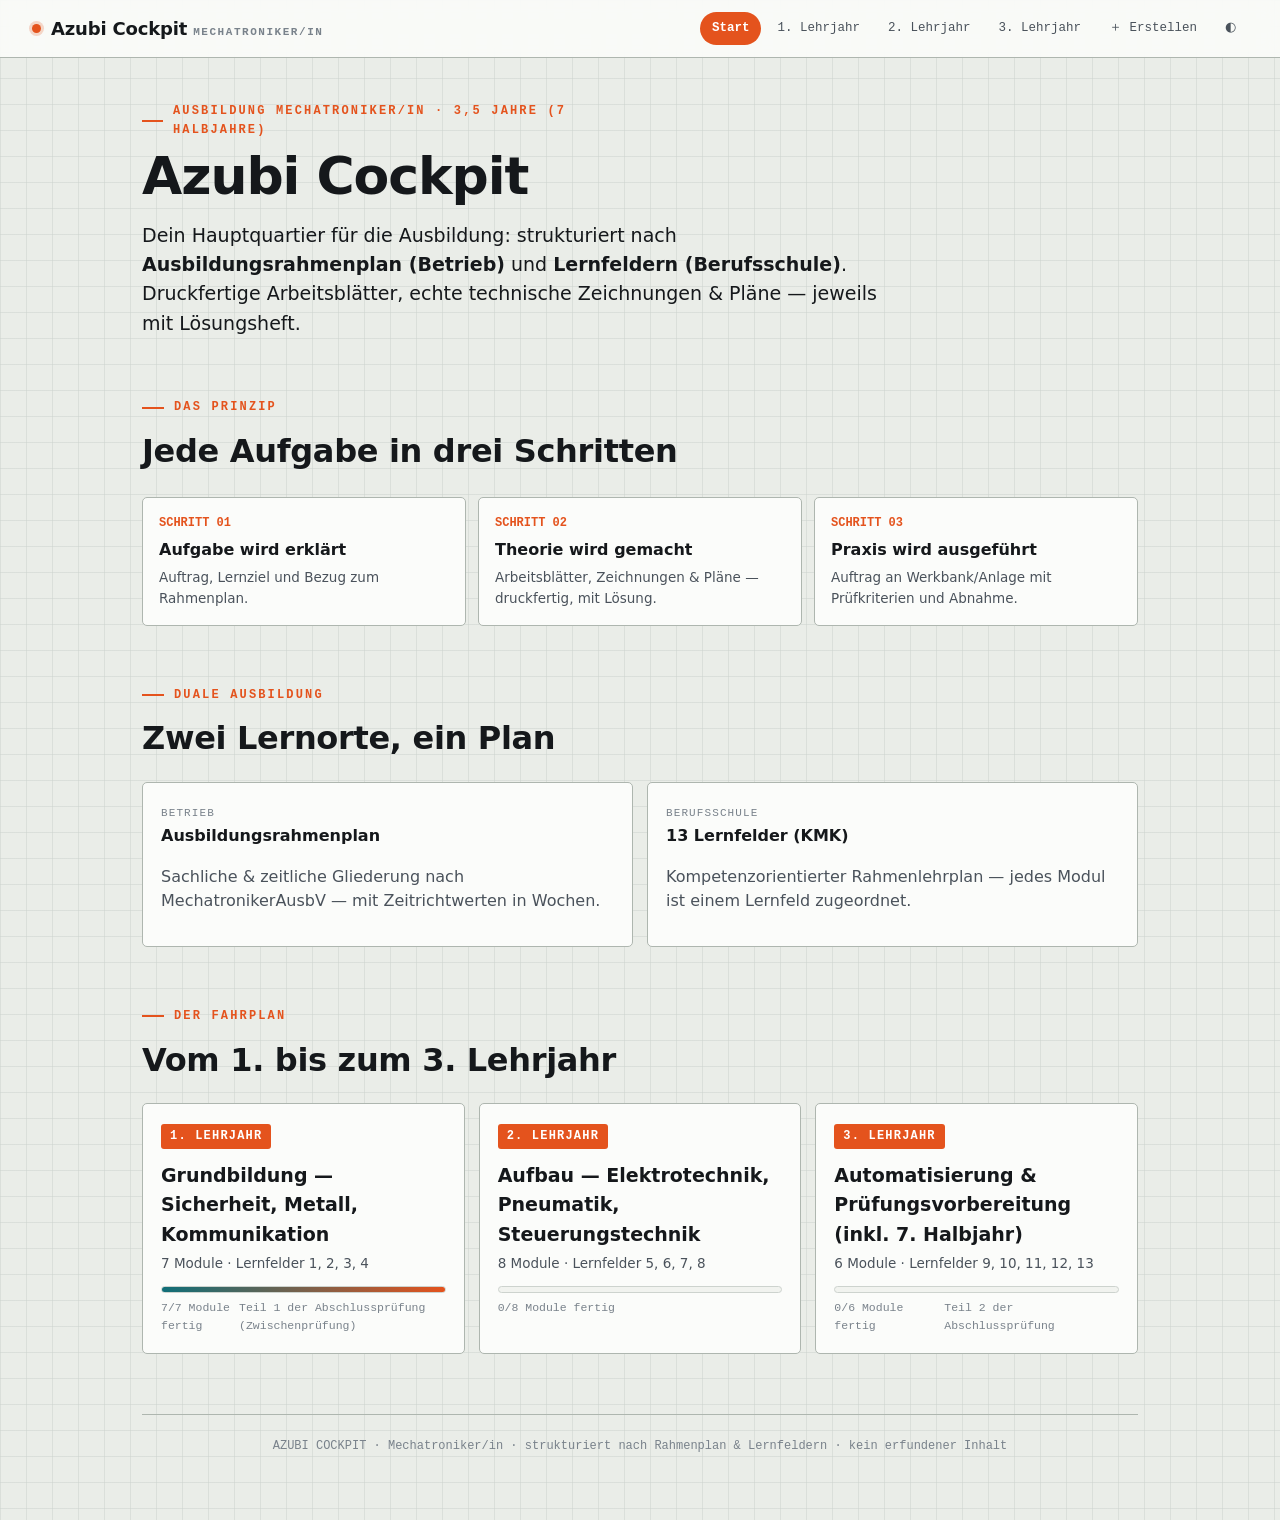
==== commit 1eb5452f: "1. Lehrjahr komplett (7 Module) + "Aufgabe erstellen"-Maske Neue Module (Theorie + Übungen + Lösunge" ====
--- a/azubi-cockpit.html
+++ b/azubi-cockpit.html
@@ -206,6 +206,25 @@
 .anknuepf{background:color-mix(in srgb,var(--blue) 12%,var(--panel));border:1px solid color-mix(in srgb,var(--blue) 40%,var(--line));border-radius:var(--r);padding:9px 13px;font-size:13.5px;color:var(--ink);margin:6px 0 4px}
 .anknuepf::before{content:"↪ ";color:var(--blue);font-weight:700}
 
+/* Messschieber-Ablesung */
+.msch-halter{overflow-x:auto;border:1px solid var(--line-strong);border-radius:4px;background:#fdfdfb;padding:8px 6px;margin:6px 0}
+.msch{display:block;min-width:520px;width:100%;height:auto}
+
+/* Aufgabe erstellen (Creator) */
+.creator{display:grid;grid-template-columns:340px 1fr;gap:20px;margin-top:18px}
+@media(max-width:820px){.creator{grid-template-columns:1fr}}
+.creator-form{background:var(--panel);border:1px solid var(--line-strong);border-radius:var(--r);padding:16px}
+.creator-form h3{margin:14px 0 6px;font-size:14px}
+.creator-form h3:first-child{margin-top:0}
+.frow{display:flex;align-items:center;gap:8px;margin:6px 0;flex-wrap:wrap;font-family:var(--font-mono);font-size:12.5px;color:var(--ink-2)}
+.creator-form input,.creator-form select{font-family:var(--font-mono);font-size:12.5px;padding:5px 7px;border:1px solid var(--line-strong);border-radius:4px;background:var(--panel-2);color:var(--ink);width:64px}
+.creator-form input[type=text]{width:120px}
+.featrow{display:flex;align-items:center;gap:6px;flex-wrap:wrap;background:var(--panel-2);border:1px solid var(--line);border-radius:4px;padding:7px 9px;margin:6px 0;font-family:var(--font-mono);font-size:12px}
+.featrow .ftag{font-weight:700;color:var(--blue)}
+.featrow input{width:52px}
+.rmfeat{cursor:pointer;border:1px solid var(--line-strong);background:var(--panel);border-radius:4px;color:var(--accent);font-weight:700;padding:2px 7px}
+.addbtns{display:flex;gap:8px;margin:8px 0}
+
 /* ============================================================================
    Druck: nur das aktuelle Blatt drucken (DIN A4), Rest ausblenden.
    Aktiviert über <body class="print-blatt"> beim Drucken eines Blatts.
@@ -240,6 +259,7 @@
     <a data-k="lj1" href="#/lj/1">1. Lehrjahr</a>
     <a data-k="lj2" href="#/lj/2">2. Lehrjahr</a>
     <a data-k="lj3" href="#/lj/3">3. Lehrjahr</a>
+    <a data-k="tools" href="#/tools/erstellen">＋ Erstellen</a>
     <a data-k="theme" href="#" id="themeToggle" title="Hell/Dunkel">◐</a>
   </nav>
 </header>
@@ -305,7 +325,7 @@
           wochen: "7 Wo.",
           rahmenplan: "Betriebliche und technische Kommunikation",
           normen: ["DIN ISO 128-2", "DIN ISO 129-1", "DIN ISO 5455", "DIN EN ISO 7200"],
-          status: "geruest",
+          status: "fertig",
           beschreibung: "Technische Zeichnungen lesen und erstellen, Skizzen, Stücklisten, Normen.",
         },
         {
@@ -315,7 +335,7 @@
           wochen: "5 Wo.",
           rahmenplan: "Planen und Organisieren der Arbeit …",
           normen: [],
-          status: "geruest",
+          status: "fertig",
           beschreibung: "Arbeitsschritte planen, Material/Werkzeug bereitstellen, Ergebnisse bewerten.",
         },
         {
@@ -325,7 +345,7 @@
           wochen: "3 Wo.",
           rahmenplan: "Prüfen, Anreißen und Kennzeichnen",
           normen: ["DIN ISO 2768-1", "DIN EN ISO 286"],
-          status: "geruest",
+          status: "fertig",
           beschreibung: "Messschieber & Bügelmessschraube lesen, Toleranzen verstehen (ISO 2768), anreißen und körnen.",
         },
         {
@@ -345,7 +365,7 @@
           wochen: "4 Wo.",
           rahmenplan: "Zusammenbauen u. Verbinden von Bauteilen u. Baugruppen",
           normen: [],
-          status: "geruest",
+          status: "fertig",
           beschreibung: "Schraub-, Steck- und Klemmverbindungen; Baugruppen montieren.",
         },
         {
@@ -355,7 +375,7 @@
           wochen: "2 Wo.",
           rahmenplan: "gestreckte Abschlussprüfung Teil 1",
           normen: [],
-          status: "geruest",
+          status: "fertig",
           beschreibung: "Prüfungssimulation praktisch + schriftlich.",
         },
       ],
@@ -1001,6 +1021,113 @@
     }
   });
   return b.svg();
+}
+
+
+/* ============================================================================
+   Gemeinsame Render-Helfer für Modul-Inhalte (Aufgaben, Prüftabellen,
+   Zeichnung mit Umschalter, "Zeichnung lesen", Messschieber-Ablesung).
+   Wird VOR den Modul-Dateien geladen.
+   ==========================================================================*/
+
+/* Merkmalstext einer Werkstückbeschreibung (gruppiert gleiche Bohrungen) */
+function azFeatureText(spec) {
+  var map = {}, order = [];
+  (spec.features || []).forEach(function (f) {
+    var key = f.typ === "gewinde" ? ("Gewinde " + f.gew)
+      : ("Bohrung ⌀" + AZ.mm(f.d) + (f.passung ? " " + f.passung : "") + (f.senkung ? " mit Senkung ⌀" + AZ.mm(f.senkung.d) : ""));
+    if (!(key in map)) { map[key] = 0; order.push(key); } map[key]++;
+  });
+  var parts = order.map(function (k) { return (map[k] > 1 ? map[k] + "× " : "") + k; });
+  if (spec.fase) parts.push("Fase " + AZ.mm(spec.fase) + "×45°");
+  return parts.join(", ");
+}
+function azAufgabenstellung(api) {
+  var s = api.spec;
+  var maße = s.w ? (AZ.mm(s.w) + " × " + AZ.mm(s.h) + " × " + AZ.mm(s.t) + " mm")
+    : (s.l != null ? ("⌀" + AZ.mm(s.d) + " × " + AZ.mm(s.l) + " mm")
+      : ("Schenkel " + AZ.mm(s.a) + " / " + AZ.mm(s.b) + " mm, Dicke " + AZ.mm(s.t) + " mm"));
+  var ft = s.features ? azFeatureText(s) : (s.gew ? "Außengewinde " + s.gew : "");
+  return "Fertige das Werkstück <strong>" + AZ.esc(s.benennung) + "</strong> nach Zeichnung <em>" + s.nummer +
+    "</em> auf Endmaß <strong>" + maße + "</strong>" + (ft ? " mit: " + ft : "") + ". Prüfe die Maße nach Zeichnung.";
+}
+function azMasseTable(api) {
+  var rows = api.masse().map(function (r) {
+    return "<tr><td>" + r.name + "</td><td>" + r.soll + "</td><td>" + r.tol + "</td><td>" + r.mittel + "</td><td>______</td><td>☐</td></tr>";
+  }).join("");
+  return '<table class="tab"><thead><tr><th>Maß</th><th>Sollmaß</th><th>Grenzabmaß</th><th>Prüfmittel</th><th>Ist</th><th>i.O.</th></tr></thead><tbody>' + rows + "</tbody></table>";
+}
+function azZeichnungBlock(api) {
+  return '<div class="aufgabe">' +
+    '<div class="z-toggle"><button class="btn small" onclick="this.closest(\'.aufgabe\').classList.toggle(\'erg\')">Fertigzeichnung ⇄ Zum Ergänzen</button></div>' +
+    '<div class="zeichnung-halter z-fertig">' + api.svg("fertig") + "</div>" +
+    '<div class="zeichnung-halter z-erg">' + api.svg("ergaenzen") + "</div></div>";
+}
+function azAufgabeRender(aufg) {
+  var api = aufg.api;
+  return '<div class="bl-meta"><span>' + aufg.teilgebietTitel + '</span><span>Woche ' + aufg.woche + '</span><span>Schwierigkeit: ' + aufg.schwierigkeit + '</span><span>' + aufg.blattNr + '</span></div>' +
+    (aufg.hinweis ? '<div class="anknuepf">' + aufg.hinweis + '</div>' : '') +
+    '<h3>Aufgabe</h3><p>' + azAufgabenstellung(api) + '</p>' +
+    '<h3>Zeichnung</h3>' + azZeichnungBlock(api) +
+    '<h3>Prüfmaße</h3>' + azMasseTable(api) +
+    '<p class="chk-hint">Grenzabmaße automatisch nach DIN ISO 2768-' + (api.spec.toleranz || "m") + '; Passungen nach DIN EN ISO 286.</p>' +
+    '<details class="loesung-box"><summary>Lösung anzeigen</summary>' +
+    '<p>Werkstück i.O., wenn alle Istmaße innerhalb der Grenzabmaße liegen, Bohrungen/Gewinde lehrenhaltig und die Kanten gratfrei (ggf. gefast) sind. Musterzeichnung = Fertigzeichnung oben (Umschalter).</p></details>' +
+    '<div class="unterschrift"><div>Azubi: __________________</div><div>Ausbilder: __________________</div><div>Datum: ____________</div></div>';
+}
+/* Lochkreis-Positionen (Teilkreis) */
+function azTeilkreis(cx, cy, r, n, start, d) {
+  var arr = [], a0 = (start == null ? 45 : start) * Math.PI / 180;
+  for (var i = 0; i < n; i++) { var a = a0 + i * 2 * Math.PI / n; arr.push({ typ: "bohrung", x: +(cx + r * Math.cos(a)).toFixed(1), y: +(cy + r * Math.sin(a)).toFixed(1), d: d }); }
+  return arr;
+}
+
+/* "Zeichnung lesen" — Fertigzeichnung + Fragen + Lösung
+   cfg:{api, text, fragen:[..], loesungen:[..], meta:[..], hinweis}          */
+function leseAufgabe(cfg) {
+  var meta = (cfg.meta || []).map(function (m) { return "<span>" + m + "</span>"; }).join("");
+  var fragen = (cfg.fragen || []).map(function (q, i) { return '<p class="frage">Frage ' + (i + 1) + ": " + q + " ____________________</p>"; }).join("");
+  var los = (cfg.loesungen || []).map(function (l) { return "<li>" + l + "</li>"; }).join("");
+  return '<div class="bl-meta">' + meta + "</div>" +
+    (cfg.hinweis ? '<div class="anknuepf">' + cfg.hinweis + "</div>" : "") +
+    "<h3>Aufgabe: Zeichnung lesen</h3><p>" + (cfg.text || "Lies die Zeichnung und beantworte die Fragen.") + "</p>" +
+    '<div class="zeichnung-halter">' + cfg.api.svg("fertig") + "</div>" +
+    fragen +
+    '<details class="loesung-box"><summary>Lösung anzeigen</summary><ol class="ol">' + los + "</ol></details>";
+}
+
+/* Messschieber-Ablesung (Nonius 1/20 = 0,05 mm), korrekt konstruiert.
+   value als Vielfaches von 0,05. Liefert ein eigenständiges SVG.            */
+function azMessschieber(value) {
+  var N = Math.floor(value), m = Math.round((value - N) / 0.05); // 0..19
+  var PXmm = 7, y0 = 26, yN = 44, hpad = 12;
+  var mmMax = N + 44;
+  var W = mmMax * PXmm + hpad * 2, H = 68;
+  function X(mm) { return (hpad + mm * PXmm).toFixed(1); }
+  var s = '<svg viewBox="0 0 ' + W.toFixed(0) + ' ' + H + '" class="msch" preserveAspectRatio="xMidYMid meet" xmlns="http://www.w3.org/2000/svg">';
+  s += '<style>.mm{stroke:#1a1a1a;stroke-width:0.8}.mm5{stroke:#1a1a1a;stroke-width:1}.non{stroke:#1a1a1a;stroke-width:0.8}' +
+    '.hit{stroke:#E4531D;stroke-width:1.6}.ptr{stroke:#E4531D;stroke-width:1}.txt{font-family:ui-monospace,monospace;font-size:7px;fill:#1a1a1a}' +
+    '.txt2{font-family:ui-monospace,monospace;font-size:6px;fill:#666}.bar{fill:#f0efe9;stroke:#1a1a1a;stroke-width:0.6}</style>';
+  s += '<rect x="' + hpad + '" y="' + (y0 - 14) + '" width="' + (mmMax * PXmm) + '" height="12" class="bar"/>';
+  // Hauptskala (mm)
+  for (var mm = 0; mm <= mmMax; mm++) {
+    var big = (mm % 10 === 0), mid = (mm % 5 === 0);
+    var hgt = big ? 12 : (mid ? 8 : 5);
+    s += '<line x1="' + X(mm) + '" y1="' + (y0 - 2) + '" x2="' + X(mm) + '" y2="' + (y0 - 2 - hgt) + '" class="' + (mid ? "mm5" : "mm") + '"/>';
+    if (big) s += '<text x="' + X(mm) + '" y="' + (y0 - 15) + '" text-anchor="middle" class="txt2">' + (mm / 10) + '</text>';
+  }
+  // Nonius-Träger
+  s += '<rect x="' + X(value) + '" y="' + (yN - 2) + '" width="' + (39 * PXmm) + '" height="12" class="bar"/>';
+  for (var k = 0; k <= 20; k++) {
+    var nx = value + k * 1.95;
+    var cls = (k === m) ? "hit" : "non";
+    s += '<line x1="' + X(nx) + '" y1="' + (yN) + '" x2="' + X(nx) + '" y2="' + (yN + 8) + '" class="' + cls + '"/>';
+    if (k % 5 === 0) s += '<text x="' + X(nx) + '" y="' + (yN + 16) + '" text-anchor="middle" class="txt2">' + (k / 2) + '</text>';
+  }
+  // Zeiger (Nonius-Null) + Markierung der koinzidierenden Linie
+  s += '<line x1="' + X(value) + '" y1="' + (y0 - 2) + '" x2="' + X(value) + '" y2="' + (yN + 8) + '" class="ptr" stroke-dasharray="2 1.5"/>';
+  s += '</svg>';
+  return s;
 }
 
 
@@ -1153,6 +1280,297 @@
 
 
 /* ============================================================================
+   Modul-Inhalt: Betriebliche & technische Kommunikation · Technisches Zeichnen
+   Rahmenplan: "Betriebliche und technische Kommunikation" (7 Wo.)
+   Berufsschule: Lernfeld 1 "Analysieren von Funktionszusammenhängen".
+   Normen: DIN ISO 128-2, 129-1, 5455, 5456, EN ISO 7200, 2768, EN ISO 286.
+   Übungen: Zeichnungen lesen und ergänzen (Generator), Toleranzen berechnen.
+   ==========================================================================*/
+window.AZ_CONTENT = window.AZ_CONTENT || {};
+var TZ = AZ.parts;
+
+var TZ_TG = [
+  {
+    id: "linien", titel: "Linien & Ansichten", kurz: "Linienarten, Dreitafelprojektion", theorieWoche: 1,
+    theorie: function () {
+      return '<div class="bl-meta"><span>Theorie</span><span>Woche 1</span><span>DIN ISO 128 / 5456</span></div>' +
+        '<h3>Linienarten (DIN ISO 128-2)</h3>' +
+        '<table class="tab"><thead><tr><th>Linie</th><th>Verwendung</th></tr></thead><tbody>' +
+        '<tr><td>Breite Volllinie</td><td>sichtbare Kanten, Umrisse</td></tr>' +
+        '<tr><td>Schmale Volllinie</td><td>Maßlinien, Maßhilfslinien, Schraffur</td></tr>' +
+        '<tr><td>Schmale Strichlinie</td><td>verdeckte Kanten</td></tr>' +
+        '<tr><td>Schmale Strichpunktlinie</td><td>Mittel-/Symmetrielinien</td></tr></tbody></table>' +
+        '<h3>Ansichten — Dreitafelprojektion (europäische Methode, 1. Winkel)</h3>' +
+        '<p>Vorderansicht (Hauptansicht), Draufsicht <strong>darunter</strong>, Seitenansicht von links <strong>rechts</strong> daneben. Die Ansichten sind aufeinander projiziert (fluchten).</p>' +
+        '<p class="frage">Frage 1: Welche Linienart stellt eine verdeckte Kante dar? ____________________</p>' +
+        '<p class="frage">Frage 2: Wo steht die Draufsicht in der europäischen Methode? ____________________</p>';
+    },
+    aufgaben: [
+      {
+        blattNr: "TZ-101", schwierigkeit: "leicht", woche: 1, typ: "theorie", render: function () {
+          return leseAufgabe({
+            meta: ["Zeichnung lesen", "Woche 1", "TZ-101"],
+            text: "Betrachte die Zeichnung und beantworte die Fragen zu Ansichten und Linien.",
+            api: TZ.platte({ benennung: "Übungsteil", nummer: "TZ-101", w: 80, h: 50, t: 15, features: [{ typ: "bohrung", x: 40, y: 25, d: 12 }] }),
+            fragen: ["Wie viele Ansichten zeigt die Zeichnung (inkl. Schnitt)?",
+              "Mit welcher Linienart ist die Mittellinie der Bohrung gezeichnet?",
+              "Welche Linienart begrenzt die sichtbaren Außenkanten?"],
+            loesungen: ["Vorderansicht + Schnitt A–A (2 Darstellungen).",
+              "Schmale Strichpunktlinie (Mittellinie).",
+              "Breite Volllinie (sichtbare Kanten)."],
+          });
+        },
+      },
+      {
+        blattNr: "TZ-102", schwierigkeit: "mittel", woche: 2, typ: "zeichnung", render: function () {
+          var api = TZ.platte({ benennung: "Ansicht ergänzen", nummer: "TZ-102", w: 70, h: 45, t: 12, features: [{ typ: "bohrung", x: 35, y: 22.5, d: 10 }] });
+          return '<div class="bl-meta"><span>Zeichnung ergänzen</span><span>Woche 2</span><span>TZ-102</span></div>' +
+            '<div class="anknuepf">Schalte auf „Zum Ergänzen“ um und trage fehlende Ansicht/Schnitt und Maße ein.</div>' +
+            '<h3>Aufgabe</h3><p>Ergänze den fehlenden Schnitt A–A sowie die Maße. Kontrolliere über die Fertigzeichnung.</p>' +
+            azZeichnungBlock(api);
+        },
+      },
+    ],
+  },
+  {
+    id: "bemassung", titel: "Bemaßung & Maßstäbe", kurz: "DIN ISO 129 / 5455", theorieWoche: 3,
+    theorie: function () {
+      return '<div class="bl-meta"><span>Theorie</span><span>Woche 3</span><span>DIN ISO 129 / 5455</span></div>' +
+        '<h3>Bemaßung (DIN ISO 129-1)</h3><p>Maßlinien schmal mit Maßpfeilen, Maßhilfslinien stehen ~2 mm über, Maßzahl über der Maßlinie. Durchmesser ⌀, Radius R. Grundeinheit mm (nicht angeschrieben). Jedes Maß nur einmal.</p>' +
+        '<h3>Maßstäbe (DIN ISO 5455)</h3><p>Originalgröße 1:1; Verkleinerung 1:2, 1:5, 1:10 …; Vergrößerung 2:1, 5:1, 10:1. Das Werkstück behält reale mm-Maße — nur die Darstellung wird skaliert.</p>' +
+        '<p class="frage">Frage: Welches Zeichen steht vor einem Durchmessermaß? ____________________</p>';
+    },
+    aufgaben: [
+      {
+        blattNr: "TZ-111", schwierigkeit: "leicht", woche: 3, typ: "theorie", render: function () {
+          return leseAufgabe({
+            meta: ["Zeichnung lesen", "Woche 3", "TZ-111"],
+            text: "Lies die Maße aus der Zeichnung ab.",
+            api: TZ.platte({ benennung: "Maßübung", nummer: "TZ-111", w: 90, h: 50, t: 15, features: [{ typ: "bohrung", x: 30, y: 25, d: 12, passung: "H9" }, { typ: "gewinde", x: 65, y: 25, gew: "M8" }] }),
+            fragen: ["Wie groß ist die Länge des Werkstücks?", "Wie groß ist die Dicke?",
+              "Welchen Durchmesser hat die linke Bohrung und welche Passung?", "Welches Gewinde hat die rechte Bohrung?"],
+            loesungen: ["Länge = 90 mm.", "Dicke = 15 mm.", "⌀12 H9.", "M8."],
+          });
+        },
+      },
+      {
+        blattNr: "TZ-112", schwierigkeit: "mittel", woche: 3, typ: "zeichnung", render: function () {
+          var api = TZ.platte({ benennung: "Bemaßen", nummer: "TZ-112", w: 100, h: 60, t: 10, features: [{ typ: "bohrung", x: 30, y: 30, d: 8 }, { typ: "bohrung", x: 70, y: 30, d: 8 }] });
+          return '<div class="bl-meta"><span>Zeichnung ergänzen</span><span>Woche 3</span><span>TZ-112</span></div>' +
+            '<h3>Aufgabe</h3><p>Bemaße das Werkstück vollständig (Länge, Breite, Dicke, Lochabstände, Durchmesser). Kontrolle über die Fertigzeichnung.</p>' +
+            azZeichnungBlock(api);
+        },
+      },
+    ],
+  },
+  {
+    id: "schnitte", titel: "Schnitte", kurz: "Schnittdarstellung, Schraffur", theorieWoche: 4,
+    theorie: function () {
+      return '<div class="bl-meta"><span>Theorie</span><span>Woche 4</span><span>DIN ISO 128</span></div>' +
+        '<h3>Schnittdarstellung</h3><p>Ein Schnitt zeigt das Innere eines Werkstücks. Der Schnittverlauf wird mit einer Strichpunktlinie und Pfeilen (Blickrichtung) sowie Buchstaben (A–A) gekennzeichnet. Geschnittene Flächen erhalten eine <strong>Schraffur</strong> (schmale Volllinien, meist 45°).</p>' +
+        '<p class="frage">Frage: Womit werden geschnittene (volle) Flächen gekennzeichnet? ____________________</p>';
+    },
+    aufgaben: [
+      {
+        blattNr: "TZ-121", schwierigkeit: "mittel", woche: 4, typ: "theorie", render: function () {
+          return leseAufgabe({
+            meta: ["Zeichnung lesen", "Woche 4", "TZ-121"],
+            hinweis: "Dasselbe Prüfungsstück wie im Grundkurs Metall (Halteplatte).",
+            text: "Werte den Schnitt A–A aus.",
+            api: TZ.platte({ benennung: "Halteplatte", nummer: "GM-190", w: 90, h: 50, t: 15, fase: 2, ra: "3,2", features: [{ typ: "bohrung", x: 25, y: 25, d: 12, passung: "H9" }, { typ: "gewinde", x: 65, y: 25, gew: "M8" }] }),
+            fragen: ["Was zeigt der Schnitt A–A?", "Welche der beiden Bohrungen ist ein Gewinde und woran erkennst du es im Schnitt?", "Wie ist die Kante oben im Schnitt bearbeitet?"],
+            loesungen: ["Das Innere der Platte in Dickenrichtung (15 mm) mit Durchgangsbohrung und Gewinde.",
+              "Die rechte (M8): im Schnitt Kern-⌀ als breite und Nenn-⌀ als schmale Linie (DIN ISO 6410).",
+              "Fase 2×45° (gebrochene Kante)."],
+          });
+        },
+      },
+    ],
+  },
+  {
+    id: "toleranzen", titel: "Toleranzen & Passungen", kurz: "ISO 2768, ISO 286, H7/g6", theorieWoche: 6,
+    theorie: function () {
+      return '<div class="bl-meta"><span>Theorie</span><span>Woche 6</span><span>DIN ISO 2768 / EN ISO 286</span></div>' +
+        '<h3>Allgemeintoleranzen (DIN ISO 2768-1)</h3><p>Grenzabmaße je Nennmaßbereich; Klasse mittel (m): >6–30 → ±0,2 · >30–120 → ±0,3.</p>' +
+        '<h3>Passungen (DIN EN ISO 286)</h3><p>Toleranzfeld (Buchstabe) + Qualität (Zahl). <strong>H</strong> = Bohrung mit unterem Abmaß 0. Beispiel Einheitsbohrung: <strong>H7/g6</strong> ergibt eine <strong>Spielpassung</strong> (Welle g6 immer kleiner als Bohrung H7). Große Buchstaben = Bohrung, kleine = Welle.</p>' +
+        '<h3>Berechne die Grenzabmaße (ISO 2768-m)</h3>' +
+        '<table class="tab"><thead><tr><th>Nennmaß</th><th>Grenzabmaß ±</th></tr></thead><tbody>' +
+        '<tr><td>25 mm</td><td>__________</td></tr><tr><td>80 mm</td><td>__________</td></tr><tr><td>12 mm</td><td>__________</td></tr></tbody></table>' +
+        '<p class="frage">Frage: Ist H7/g6 eine Spiel-, Übergangs- oder Presspassung? ____________________</p>' +
+        '<details class="loesung-box"><summary>Lösung anzeigen</summary><ul class="ul">' +
+        '<li>25 mm (>6–30) → ±0,2 mm · 80 mm (>30–120) → ±0,3 mm · 12 mm (>6–30) → ±0,2 mm</li>' +
+        '<li>H7/g6 = <strong>Spielpassung</strong> (immer Luft zwischen Welle und Bohrung).</li></ul></details>';
+    },
+    aufgaben: [
+      {
+        blattNr: "TZ-131", schwierigkeit: "mittel", woche: 6, typ: "theorie", render: function () {
+          return leseAufgabe({
+            meta: ["Zeichnung lesen", "Woche 6", "TZ-131"],
+            text: "Werte die Passbohrung aus.",
+            api: TZ.platte({ benennung: "Passbohrung", nummer: "TZ-131", w: 80, h: 50, t: 12, features: [{ typ: "bohrung", x: 40, y: 25, d: 12, passung: "H9" }] }),
+            fragen: ["Welche Passung hat die Bohrung?", "Welche Grenzabmaße ergeben sich (⌀12 H9, IT9 = 43 µm)?", "Welches Prüfmittel nutzt du?"],
+            loesungen: ["⌀12 H9.", "oberes Abmaß +0,043 mm, unteres 0 mm (12,000 … 12,043).", "Grenzlehrdorn („Gut“ geht, „Ausschuss“ nicht)."],
+          });
+        },
+      },
+    ],
+  },
+  {
+    id: "oberflaeche", titel: "Oberfläche & Schriftfeld", kurz: "Ra (ISO 21920), Schriftfeld (ISO 7200)", theorieWoche: 7,
+    theorie: function () {
+      return '<div class="bl-meta"><span>Theorie</span><span>Woche 7</span><span>EN ISO 21920 / 7200</span></div>' +
+        '<h3>Oberflächenangabe</h3><p><strong>Ra</strong> = arithmetischer Mittenrauwert in µm (DIN EN ISO 21920). Kleiner Ra = glatter. Das Grundsymbol ist ein „Haken“ an der bearbeiteten Fläche.</p>' +
+        '<h3>Schriftfeld (DIN EN ISO 7200)</h3><p>Enthält u. a. Benennung, Werkstoff, Maßstab, Zeichnungsnummer, Datum/Ersteller, Allgemeintoleranz und das Projektionssymbol.</p>' +
+        '<p class="frage">Frage: Was bedeutet eine kleine Ra-Zahl für die Oberfläche? ____________________</p>';
+    },
+    aufgaben: [
+      {
+        blattNr: "TZ-141", schwierigkeit: "leicht", woche: 7, typ: "theorie", render: function () {
+          return leseAufgabe({
+            meta: ["Schriftfeld lesen", "Woche 7", "TZ-141"],
+            text: "Lies die Angaben aus dem Schriftfeld ab.",
+            api: TZ.platte({ benennung: "Halteplatte", nummer: "GM-190", w: 90, h: 50, t: 15, fase: 2, ra: "3,2", features: [{ typ: "bohrung", x: 25, y: 25, d: 12, passung: "H9" }, { typ: "gewinde", x: 65, y: 25, gew: "M8" }] }),
+            fragen: ["Welcher Werkstoff ist angegeben?", "Welche Allgemeintoleranz gilt?", "Wie lautet die Zeichnungsnummer?", "Welche Oberflächenangabe steht an der Vorderseite?"],
+            loesungen: ["S235JR.", "ISO 2768-m.", "GM-190.", "Ra 3,2 µm."],
+          });
+        },
+      },
+    ],
+  },
+];
+
+/* ---- Katalog -> bausteine + Lernpfad + Teilgebiete ---- */
+(function () {
+  var bausteine = [], teilgebiete = [], seq = 0;
+  TZ_TG.forEach(function (tg) {
+    teilgebiete.push({ id: tg.id, titel: tg.titel, kurz: tg.kurz });
+    var thId = "tz-" + tg.id + "-theorie";
+    bausteine.push({ id: thId, typ: "theorie", titel: "Theorie: " + tg.titel, blattNr: tg.id.toUpperCase(), teilgebiet: tg.id, teilgebietTitel: tg.titel, schwierigkeit: "—", woche: tg.theorieWoche, seq: seq++, render: (function (t) { return function () { return t.theorie(); }; })(tg) });
+    tg.aufgaben.forEach(function (a, i) {
+      var id = "tz-" + tg.id + "-" + (i + 1);
+      bausteine.push({ id: id, typ: a.typ || "zeichnung", titel: a.blattNr + " — " + tg.titel, blattNr: a.blattNr, teilgebiet: tg.id, teilgebietTitel: tg.titel, schwierigkeit: a.schwierigkeit, woche: a.woche, seq: seq++, render: a.render });
+    });
+  });
+  var lernpfad = bausteine.slice().sort(function (a, b) { return (a.woche - b.woche) || (a.seq - b.seq); }).map(function (b) { return b.id; });
+  AZ_CONTENT["m2-technische-kommunikation"] = {
+    intro: "Technisches Zeichnen (Lernfeld 1): Zeichnungen lesen und erstellen — Linienarten, Ansichten, Bemaßung, " +
+      "Schnitte, Toleranzen & Passungen, Oberflächen und Schriftfeld. Mit Lese- und Ergänzen-Übungen an echten, " +
+      "normgerechten Zeichnungen (verknüpft mit den Werkstücken aus dem Grundkurs Metall).",
+    teilgebiete: teilgebiete, lernpfad: lernpfad, bausteine: bausteine,
+  };
+})();
+
+
+/* ============================================================================
+   Modul-Inhalt: Planen und Organisieren der Arbeit, Bewerten der Ergebnisse
+   Rahmenplan: "Planen und Organisieren der Arbeit …" (5 Wo.)
+   Verknüpft mit dem Grundkurs Metall (Arbeitsplan zur Halteplatte).
+   ==========================================================================*/
+window.AZ_CONTENT = window.AZ_CONTENT || {};
+
+AZ_CONTENT["m3-planen-organisieren"] = {
+  intro: "Bevor gefertigt wird, wird geplant: Arbeitsschritte festlegen, Material und Werkzeug bereitstellen, " +
+    "Reihenfolge und Zeit bestimmen und am Ende das Ergebnis bewerten. Geübt am Werkstück aus dem Grundkurs Metall.",
+  bausteine: [
+    {
+      id: "pl-theorie", typ: "theorie", titel: "Theorie: Arbeitsplanung", blattNr: "PL-T01", render: function () {
+        return '<div class="bl-meta"><span>Theorie</span><span>Woche 1</span></div>' +
+          '<h3>Der Arbeitsplan</h3><p>Ein Arbeitsplan legt die <strong>Reihenfolge der Arbeitsschritte</strong> fest und ordnet jedem Schritt ' +
+          '<strong>Werkzeug/Maschine</strong>, <strong>Prüfmittel</strong> und eine grobe <strong>Zeit</strong> zu. So wird nichts vergessen und die Fertigung ist nachvollziehbar.</p>' +
+          '<h3>Reihenfolge (Grundregel)</h3><p>Erst <strong>anreißen</strong>, dann <strong>trennen/spanen</strong> (sägen, feilen), dann <strong>bohren/Gewinde</strong>, zuletzt <strong>entgraten/fasen</strong> und <strong>prüfen</strong>.</p>' +
+          '<p class="frage">Frage: Warum bohrt man erst nach dem Anreißen und Körnen? _______________________________</p>';
+      },
+    },
+    {
+      id: "pl-arbeitsplan", typ: "praxis", titel: "Übung: Arbeitsplan Halteplatte erstellen", blattNr: "PL-Ü01", render: function () {
+        var leer = "";
+        for (var i = 1; i <= 6; i++) leer += '<tr><td>' + i + '</td><td>________________________</td><td>____________</td><td>____________</td><td>____</td></tr>';
+        return '<div class="bl-meta"><span>Übung</span><span>Woche 2</span><span>Lösung unten</span></div>' +
+          '<div class="anknuepf">Werkstück: Halteplatte (GM-190) aus dem Grundkurs Metall.</div>' +
+          '<h3>Erstelle den Arbeitsplan</h3><p>Trage die Arbeitsschritte in der richtigen Reihenfolge ein.</p>' +
+          '<table class="tab"><thead><tr><th>Nr.</th><th>Arbeitsschritt</th><th>Werkzeug/Maschine</th><th>Prüfmittel</th><th>Zeit</th></tr></thead><tbody>' + leer + '</tbody></table>' +
+          '<details class="loesung-box"><summary>Lösung anzeigen</summary>' +
+          '<table class="tab"><thead><tr><th>Nr.</th><th>Arbeitsschritt</th><th>Werkzeug/Maschine</th><th>Prüfmittel</th></tr></thead><tbody>' +
+          '<tr><td>1</td><td>Rohteil anreißen &amp; körnen</td><td>Höhenreißer, Körner</td><td>Anschlagwinkel</td></tr>' +
+          '<tr><td>2</td><td>Außenmaße 90×50 feilen</td><td>Feile</td><td>Messschieber</td></tr>' +
+          '<tr><td>3</td><td>Dicke 15 prüfen/richten</td><td>Feile</td><td>Messschieber</td></tr>' +
+          '<tr><td>4</td><td>Kernloch 6,8 + ⌀12 bohren, ⌀12 reiben (H9)</td><td>Bohrmaschine, Reibahle</td><td>Grenzlehrdorn</td></tr>' +
+          '<tr><td>5</td><td>Gewinde M8 schneiden</td><td>Gewindebohrer-Satz</td><td>Gewindelehrdorn</td></tr>' +
+          '<tr><td>6</td><td>Kanten 2×45° fasen, entgraten, endprüfen</td><td>Senker/Feile</td><td>Sicht, Messschieber</td></tr>' +
+          '</tbody></table></details>';
+      },
+    },
+    {
+      id: "pl-werkzeug", typ: "praxis", titel: "Übung: Material- & Werkzeugliste", blattNr: "PL-Ü02", render: function () {
+        return '<div class="bl-meta"><span>Übung</span><span>Woche 3</span></div>' +
+          '<h3>Stelle zusammen, was du brauchst</h3>' +
+          '<table class="tab"><thead><tr><th>Material</th><th>Menge/Abmessung</th></tr></thead><tbody>' +
+          '<tr><td>________________</td><td>________________</td></tr><tr><td>________________</td><td>________________</td></tr></tbody></table>' +
+          '<table class="tab" style="margin-top:10px"><thead><tr><th>Werkzeug/Maschine</th><th>Prüfmittel</th></tr></thead><tbody>' +
+          '<tr><td>________________</td><td>________________</td></tr><tr><td>________________</td><td>________________</td></tr></tbody></table>' +
+          '<details class="loesung-box"><summary>Lösung (Beispiel)</summary><p>Material: Flachstahl S235JR 95×55×18 (Zugabe zum Endmaß). ' +
+          'Werkzeug: Feile, Bügelsäge, Bohrmaschine + Bohrer ⌀6,8/⌀12, Reibahle 12H9, Gewindebohrer M8, Senker. Prüfmittel: Messschieber, Grenzlehrdorn 12H9, Gewindelehrdorn M8, Anschlagwinkel.</p></details>';
+      },
+    },
+  ],
+};
+
+
+/* ============================================================================
+   Modul-Inhalt: Prüfen, Anreißen und Kennzeichnen
+   Rahmenplan: "Prüfen, Anreißen und Kennzeichnen" (3 Wo.)
+   Mit Messschieber-Ablese-Übung (Nonius 1/20) und Toleranzberechnung.
+   ==========================================================================*/
+window.AZ_CONTENT = window.AZ_CONTENT || {};
+
+AZ_CONTENT["m4-pruefen-anreissen"] = {
+  intro: "Messen, prüfen, anreißen und kennzeichnen — die Grundlage für maßhaltiges Arbeiten. Du lernst den " +
+    "Messschieber (Nonius) und die Bügelmessschraube ablesen und Grenzabmaße nach DIN ISO 2768 bestimmen.",
+  bausteine: [
+    {
+      id: "pr-theorie", typ: "theorie", titel: "Theorie: Messmittel & Toleranzen", blattNr: "PR-T01", render: function () {
+        return '<div class="bl-meta"><span>Theorie</span><span>Woche 1</span><span>DIN ISO 2768 / EN ISO 286</span></div>' +
+          '<h3>Messschieber (Nonius)</h3><p>Ablesegenauigkeit je Ausführung: 1/10 → 0,1 mm, 1/20 → <strong>0,05 mm</strong>, 1/50 → 0,02 mm. ' +
+          'Ganze mm an der Hauptskala (vor der Nonius-Null), Nachkommastelle dort, wo eine Nonius-Linie mit einer Hauptlinie <strong>fluchtet</strong>.</p>' +
+          '<h3>Bügelmessschraube</h3><p>Skalenwert 0,01 mm (Spindelsteigung 0,5 mm, Trommel 50 Teile). Immer mit Ratsche messen.</p>' +
+          '<h3>Anreißen &amp; Kennzeichnen</h3><p>Mit Höhenreißer/Reißnadel und Anschlagwinkel anreißen, Bohrmitten <strong>körnen</strong>, Teile dauerhaft kennzeichnen (Schlagzahlen).</p>' +
+          '<p class="frage">Frage: Welche Ablesegenauigkeit hat ein Nonius 1/20? __________ mm</p>';
+      },
+    },
+    {
+      id: "pr-messen", typ: "praxis", titel: "Übung: Messschieber ablesen", blattNr: "PR-Ü01", render: function () {
+        var werte = [23.40, 41.65, 57.25];
+        var blocks = werte.map(function (v, i) {
+          return '<p style="margin-top:14px"><strong>Ablesung ' + (i + 1) + ':</strong> Wert = __________ mm</p>' +
+            '<div class="msch-halter">' + azMessschieber(v) + '</div>';
+        }).join("");
+        return '<div class="bl-meta"><span>Übung</span><span>Woche 1</span><span>Nonius 1/20 = 0,05 mm</span></div>' +
+          '<h3>Lies die drei Messschieber ab</h3><p>Ganze mm an der oberen (Haupt-)Skala vor dem roten Zeiger; die Hundertstel dort, wo die orange markierte Nonius-Linie mit einer Hauptlinie fluchtet.</p>' +
+          blocks +
+          '<details class="loesung-box"><summary>Lösung anzeigen</summary><ol class="ol">' +
+          '<li>23,40 mm</li><li>41,65 mm</li><li>57,25 mm</li></ol></details>';
+      },
+    },
+    {
+      id: "pr-toleranz", typ: "praxis", titel: "Übung: Grenzabmaße bestimmen (ISO 2768-m)", blattNr: "PR-Ü02", render: function () {
+        return '<div class="bl-meta"><span>Übung</span><span>Woche 2</span><span>DIN ISO 2768-1</span></div>' +
+          '<h3>Bestimme die Grenzabmaße (Klasse mittel)</h3>' +
+          '<table class="tab"><thead><tr><th>Nennmaß</th><th>Bereich</th><th>Grenzabmaß ±</th><th>Höchstmaß</th><th>Mindestmaß</th></tr></thead><tbody>' +
+          '<tr><td>8 mm</td><td>______</td><td>______</td><td>______</td><td>______</td></tr>' +
+          '<tr><td>45 mm</td><td>______</td><td>______</td><td>______</td><td>______</td></tr>' +
+          '<tr><td>150 mm</td><td>______</td><td>______</td><td>______</td><td>______</td></tr></tbody></table>' +
+          '<details class="loesung-box"><summary>Lösung anzeigen</summary>' +
+          '<table class="tab"><thead><tr><th>Nennmaß</th><th>Bereich</th><th>±</th><th>Höchstmaß</th><th>Mindestmaß</th></tr></thead><tbody>' +
+          '<tr><td>8</td><td>>6–30</td><td>0,2</td><td>8,2</td><td>7,8</td></tr>' +
+          '<tr><td>45</td><td>>30–120</td><td>0,3</td><td>45,3</td><td>44,7</td></tr>' +
+          '<tr><td>150</td><td>>120–400</td><td>0,5</td><td>150,5</td><td>149,5</td></tr></tbody></table></details>';
+      },
+    },
+  ],
+};
+
+
+/* ============================================================================
    Modul-Inhalt: Grundkurs Metall — Aufgaben-Katalog (Generator-basiert)
    Rahmenplan: "Manuelles u. maschinelles Spanen, Trennen und Umformen" (11 Wo.)
    Berufsschule: Lernfeld 2 "Herstellen mechanischer Teilsysteme"
@@ -1388,6 +1806,119 @@
     bausteine: bausteine,
   };
 })();
+
+
+/* ============================================================================
+   Modul-Inhalt: Zusammenbauen und Verbinden von Bauteilen (Fügen)
+   Rahmenplan: "Zusammenbauen u. Verbinden von Bauteilen u. Baugruppen" (4 Wo.)
+   Verknüpft mit der Projekt-Reihe (Haltewinkel verschrauben).
+   ==========================================================================*/
+window.AZ_CONTENT = window.AZ_CONTENT || {};
+
+AZ_CONTENT["m6-fuegen"] = {
+  intro: "Fügen heißt Bauteile verbinden. Du lernst lösbare und unlösbare Verbindungen kennen und montierst " +
+    "eine Schraubverbindung am Projekt-Werkstück (Haltewinkel).",
+  bausteine: [
+    {
+      id: "fu-theorie", typ: "theorie", titel: "Theorie: Verbindungsarten", blattNr: "FU-T01", render: function () {
+        return '<div class="bl-meta"><span>Theorie</span><span>Woche 1</span></div>' +
+          '<h3>Lösbar oder unlösbar?</h3>' +
+          '<table class="tab"><thead><tr><th>Art</th><th>Beispiele</th><th>lösbar?</th></tr></thead><tbody>' +
+          '<tr><td>Schrauben</td><td>Schraube + Mutter + Scheibe, Gewinde</td><td>ja (zerstörungsfrei)</td></tr>' +
+          '<tr><td>Stecken/Klemmen</td><td>Stift, Passfeder, Klemmung</td><td>ja</td></tr>' +
+          '<tr><td>Nieten</td><td>Vollniet, Blindniet</td><td>nein</td></tr>' +
+          '<tr><td>Löten/Schweißen/Kleben</td><td>Weichlöten, MAG-Schweißen</td><td>nein</td></tr></tbody></table>' +
+          '<h3>Schraubverbindung</h3><p>Reihenfolge: <strong>Schraube – Scheibe – Bauteile – ggf. Scheibe – Mutter</strong>. Die Scheibe verteilt die Kraft und schützt die Oberfläche. Sicherung gegen Losdrehen z. B. durch Federring oder selbstsichernde Mutter.</p>' +
+          '<p class="frage">Frage 1: Nenne zwei unlösbare Verbindungen. ____________________</p>' +
+          '<p class="frage">Frage 2: Wozu dient die Unterlegscheibe? ____________________</p>';
+      },
+    },
+    {
+      id: "fu-zuordnen", typ: "praxis", titel: "Übung: Verbindungen zuordnen", blattNr: "FU-Ü01", render: function () {
+        return '<div class="bl-meta"><span>Übung</span><span>Woche 2</span></div>' +
+          '<h3>Ordne „lösbar“ (L) oder „unlösbar“ (U) zu</h3>' +
+          '<table class="tab"><thead><tr><th>Verbindung</th><th>L / U</th></tr></thead><tbody>' +
+          '<tr><td>Schraube + Mutter</td><td>____</td></tr><tr><td>Blindniet</td><td>____</td></tr>' +
+          '<tr><td>Weichlöten</td><td>____</td></tr><tr><td>Passfeder</td><td>____</td></tr>' +
+          '<tr><td>MAG-Schweißnaht</td><td>____</td></tr><tr><td>Klemmverbindung</td><td>____</td></tr></tbody></table>' +
+          '<details class="loesung-box"><summary>Lösung anzeigen</summary><p>Schraube+Mutter = L · Blindniet = U · Weichlöten = U · Passfeder = L · Schweißnaht = U · Klemmung = L.</p></details>';
+      },
+    },
+    {
+      id: "fu-montage", typ: "praxis", titel: "Übung: Haltewinkel verschrauben", blattNr: "FU-Ü02", render: function () {
+        return '<div class="bl-meta"><span>Übung / Montage</span><span>Woche 3</span></div>' +
+          '<div class="anknuepf">Baut auf der Projekt-Reihe auf: Grundplatte (GM-P2) + Anbauwinkel (GM-P3).</div>' +
+          '<h3>Montage-Schritte</h3>' +
+          '<div class="chk"><span class="box"></span>Bohrungen von Grundplatte und Winkel zur Deckung bringen</div>' +
+          '<div class="chk"><span class="box"></span>Schraube M6 mit Scheibe von unten durchstecken</div>' +
+          '<div class="chk"><span class="box"></span>Winkel auflegen, Scheibe + Mutter aufsetzen</div>' +
+          '<div class="chk"><span class="box"></span>handfest anziehen, Rechtwinkligkeit prüfen, dann festziehen</div>' +
+          '<h3>Prüfung</h3>' +
+          '<table class="tab"><thead><tr><th>Merkmal</th><th>Soll</th><th>Prüfmittel</th><th>i.O.</th></tr></thead><tbody>' +
+          '<tr><td>Rechtwinkligkeit</td><td>90° ±1°</td><td>Haarwinkel</td><td>☐</td></tr>' +
+          '<tr><td>Verschraubung fest</td><td>—</td><td>Sicht/Hand</td><td>☐</td></tr></tbody></table>' +
+          '<div class="unterschrift"><div>Azubi: __________________</div><div>Ausbilder: __________________</div><div>Datum: ____________</div></div>';
+      },
+    },
+  ],
+};
+
+
+/* ============================================================================
+   Modul-Inhalt: Vorbereitung Zwischenprüfung (Teil 1 der gestreckten Prüfung)
+   Rahmenplan: gestreckte Abschlussprüfung Teil 1 (2 Wo.)
+   Kombiniert die Inhalte des 1. Lehrjahres (Prüfungssimulation).
+   ==========================================================================*/
+window.AZ_CONTENT = window.AZ_CONTENT || {};
+
+AZ_CONTENT["m7-zp1"] = {
+  intro: "Vorbereitung auf Teil 1 der Abschlussprüfung: ein komplexes Prüfungsstück fertigen und prüfen sowie " +
+    "eine schriftliche Wiederholung aus allen Themen des 1. Lehrjahres.",
+  bausteine: [
+    {
+      id: "zp-info", typ: "aufgabe", titel: "Überblick: Prüfung Teil 1", blattNr: "ZP-A01", render: function () {
+        return '<div class="bl-meta"><span>Überblick</span><span>Woche 1</span></div>' +
+          '<h3>Gestreckte Abschlussprüfung — Teil 1</h3><p>Teil 1 findet am Ende des 1. bzw. Anfang des 2. Ausbildungsjahres statt und prüft die Grundlagen: ' +
+          '<strong>Fertigen eines Werkstücks</strong> (Metallbearbeitung) sowie <strong>schriftliche Aufgaben</strong> (technische Zeichnung, Messen, Toleranzen, Sicherheit).</p>' +
+          '<h3>So bereitest du dich vor</h3><ul class="ul"><li>Prüfungsstück nach Zeichnung fertigen (ZP-Ü01)</li>' +
+          '<li>schriftliche Wiederholung (ZP-Ü02)</li><li>Sicherheitsregeln &amp; Prüfmittel beherrschen</li></ul>';
+      },
+    },
+    {
+      id: "zp-stueck", typ: "praxis", titel: "Prüfungssimulation: Werkstück fertigen & prüfen", blattNr: "ZP-Ü01", render: function () {
+        return leseAufgabe({
+          meta: ["Prüfungsstück", "Woche 1", "ZP-Ü01"],
+          hinweis: "Fertige das Werkstück nach Zeichnung und prüfe es mit den richtigen Prüfmitteln (wie in der Prüfung).",
+          text: "Fertige die Halteplatte nach Zeichnung; halte alle Maße, die Passung ⌀12 H9 und das Gewinde M8 ein. Beantworte anschließend die Prüfungsfragen.",
+          api: AZ.parts.platte({ benennung: "Prüfungsstück", nummer: "ZP-190", w: 90, h: 50, t: 15, fase: 2, ra: "3,2", features: [{ typ: "bohrung", x: 25, y: 25, d: 12, passung: "H9" }, { typ: "gewinde", x: 65, y: 25, gew: "M8" }] }),
+          fragen: ["Welche Grenzabmaße gelten für die Länge 90 mm (ISO 2768-m)?",
+            "Mit welchem Prüfmittel prüfst du ⌀12 H9?",
+            "Welchen Kernloch-⌀ bohrst du für M8?",
+            "Welche PSA trägst du beim Bohren — und was ist verboten?"],
+          loesungen: ["±0,3 mm (Bereich >30–120).", "Grenzlehrdorn 12 H9.", "6,8 mm (DIN 13).",
+            "Schutzbrille, Sicherheitsschuhe, Gehörschutz; Handschuhe sind an der Bohrmaschine verboten (ISO 7010 P028)."],
+        });
+      },
+    },
+    {
+      id: "zp-schriftlich", typ: "theorie", titel: "Schriftliche Wiederholung (alle Themen)", blattNr: "ZP-Ü02", render: function () {
+        return '<div class="bl-meta"><span>Wiederholung</span><span>Woche 2</span><span>1. Lehrjahr gesamt</span></div>' +
+          '<h3>Fragen aus allen Modulen</h3>' +
+          '<p class="frage">1. Welche Form/Farbe hat ein Gebotszeichen? ____________________</p>' +
+          '<p class="frage">2. Nenne die Linienart für verdeckte Kanten. ____________________</p>' +
+          '<p class="frage">3. Berechne n für ⌀10 bei v_c = 35 m/min. ____________________</p>' +
+          '<p class="frage">4. Grenzabmaß für 45 mm nach ISO 2768-m? ____________________</p>' +
+          '<p class="frage">5. Kernloch-⌀ für M6? ____________________</p>' +
+          '<p class="frage">6. Ist H7/g6 eine Spiel- oder Presspassung? ____________________</p>' +
+          '<p class="frage">7. In welcher Reihenfolge gilt das TOP-Prinzip? ____________________</p>' +
+          '<details class="loesung-box"><summary>Lösung anzeigen</summary><ol class="ol">' +
+          '<li>Rund, blau (weißes Piktogramm).</li><li>Schmale Strichlinie.</li>' +
+          '<li>n = 35·1000/(π·10) ≈ 1114 min⁻¹.</li><li>±0,3 mm.</li><li>5,0 mm.</li>' +
+          '<li>Spielpassung.</li><li>Technisch → Organisatorisch → Personenbezogen.</li></ol></details>';
+      },
+    },
+  ],
+};
 
 
 /* ============================================================================
@@ -1643,12 +2174,101 @@
     });
   }
 
+  /* ---------- View: Aufgabe erstellen (Creator) ---------- */
+  function viewCreator() {
+    setNav("tools");
+    app.innerHTML = h(
+      '<div class="wrap">' +
+      '<div class="crumb"><a href="#/">Cockpit</a> / Aufgabe erstellen</div>' +
+      '<p class="eyebrow">Werkzeug</p><h1>Aufgabe erstellen</h1>' +
+      '<p class="lead">Beschreibe ein Werkstück (Platte mit Bohrungen/Gewinden) — die App erzeugt daraus eine normgerechte Zeichnung mit Schnitt, Bemaßung und Prüfmaßen. Als Fertigzeichnung oder „zum Ergänzen“ druckbar.</p>' +
+      '<div class="creator">' +
+      '<div class="creator-form">' +
+      '<h3>Werkstück</h3>' +
+      '<div class="frow">Benennung <input type="text" id="c_ben" value="Übungsplatte"></div>' +
+      '<div class="frow">Nummer <input type="text" id="c_nr" value="AC-001" style="width:90px"></div>' +
+      '<div class="frow">Breite <input type="number" id="c_w" value="90"> Höhe <input type="number" id="c_h" value="50"> Dicke <input type="number" id="c_t" value="12"></div>' +
+      '<div class="frow">Toleranz <select id="c_tol"><option value="f">fein</option><option value="m" selected>mittel</option><option value="c">grob</option></select></div>' +
+      '<div class="frow">Fase <input type="number" id="c_fase" value="0" step="0.5"> ×45° &nbsp; Ra <input type="text" id="c_ra" value="" style="width:60px" placeholder="z.B. 3,2"></div>' +
+      '<h3>Bohrungen &amp; Gewinde</h3>' +
+      '<div id="c_feats"></div>' +
+      '<div class="addbtns"><button class="btn small" id="c_addb">+ Bohrung</button><button class="btn small" id="c_addg">+ Gewinde</button></div>' +
+      '<div class="btnrow"><button class="btn primary" id="c_print">🖨 Zeichnung drucken (PDF)</button></div>' +
+      '<p class="chk-hint">Tipp: x/y sind die Positionen der Bohrmitte in mm (von links/unten der Platte).</p>' +
+      '</div>' +
+      '<div>' +
+      '<div class="blatt-print"><div class="blatt-head"><span class="no">NEU</span><h2 id="c_title">Übungsplatte</h2><span class="app-tag">Azubi Cockpit</span></div>' +
+      '<div class="z-toggle" style="margin:4px 0 10px"><button class="btn small" id="c_toggle">Fertigzeichnung ⇄ Zum Ergänzen</button></div>' +
+      '<div id="c_preview"></div>' +
+      '<h3>Prüfmaße</h3><div id="c_masse"></div></div>' +
+      '</div>' +
+      '</div>' +
+      '<div class="footer">Erzeugt mit dem Teile-Generator (AZ.parts.platte) · normgerecht nach DIN ISO</div>' +
+      '</div>'
+    );
+    wireCreator();
+  }
+
+  function wireCreator() {
+    function gv(id) { var e = document.getElementById(id); return e ? e.value : ""; }
+    function num(id, d) { var v = parseFloat(gv(id)); return isNaN(v) ? d : v; }
+    function buildSpec() {
+      var spec = { benennung: gv("c_ben") || "Werkstück", nummer: gv("c_nr") || "AC-001", w: num("c_w", 80), h: num("c_h", 50), t: num("c_t", 10), toleranz: gv("c_tol"), features: [] };
+      var fase = num("c_fase", 0); if (fase > 0) spec.fase = fase;
+      var ra = (gv("c_ra") || "").trim(); if (ra) spec.ra = ra;
+      Array.prototype.forEach.call(document.querySelectorAll("#c_feats .featrow"), function (row) {
+        var typ = row.getAttribute("data-typ");
+        var x = parseFloat(row.querySelector(".f_x").value) || 0, y = parseFloat(row.querySelector(".f_y").value) || 0;
+        if (typ === "gewinde") spec.features.push({ typ: "gewinde", x: x, y: y, gew: row.querySelector(".f_gew").value });
+        else { var f = { typ: "bohrung", x: x, y: y, d: parseFloat(row.querySelector(".f_d").value) || 6 }; if (row.querySelector(".f_pass").value === "H9") f.passung = "H9"; spec.features.push(f); }
+      });
+      return spec;
+    }
+    function refresh() {
+      var spec = buildSpec();
+      var t = document.getElementById("c_title"); if (t) t.textContent = spec.benennung;
+      try {
+        var api = AZ.parts.platte(spec);
+        document.getElementById("c_preview").innerHTML =
+          '<div class="aufgabe"><div class="zeichnung-halter z-fertig">' + api.svg("fertig") + '</div>' +
+          '<div class="zeichnung-halter z-erg">' + api.svg("ergaenzen") + '</div></div>';
+        document.getElementById("c_masse").innerHTML = azMasseTable(api);
+      } catch (e) { document.getElementById("c_preview").innerHTML = '<p class="chk-hint">Eingabe prüfen: ' + e.message + '</p>'; }
+    }
+    function bindRow(div) {
+      div.querySelector(".rmfeat").addEventListener("click", function () { div.remove(); refresh(); });
+      Array.prototype.forEach.call(div.querySelectorAll("input,select"), function (el) { el.addEventListener("input", refresh); });
+    }
+    function addFeat(typ, x, y) {
+      var wrap = document.getElementById("c_feats"), div = document.createElement("div");
+      div.className = "featrow"; div.setAttribute("data-typ", typ);
+      if (typ === "gewinde")
+        div.innerHTML = '<span class="ftag">Gewinde</span> x<input class="f_x" type="number" value="' + (x || 20) + '"> y<input class="f_y" type="number" value="' + (y || 25) + '"> ' +
+          '<select class="f_gew"><option>M4</option><option>M5</option><option selected>M6</option><option>M8</option><option>M10</option><option>M12</option></select><button class="rmfeat" title="entfernen">✕</button>';
+      else
+        div.innerHTML = '<span class="ftag">Bohrung</span> x<input class="f_x" type="number" value="' + (x || 20) + '"> y<input class="f_y" type="number" value="' + (y || 25) + '"> ⌀<input class="f_d" type="number" step="0.1" value="8"> ' +
+          '<select class="f_pass"><option value="">ohne</option><option value="H9">H9</option></select><button class="rmfeat" title="entfernen">✕</button>';
+      wrap.appendChild(div); bindRow(div); refresh();
+    }
+    ["c_ben", "c_nr", "c_w", "c_h", "c_t", "c_tol", "c_fase", "c_ra"].forEach(function (id) { var e = document.getElementById(id); if (e) e.addEventListener("input", refresh); });
+    document.getElementById("c_addb").addEventListener("click", function () { addFeat("bohrung"); });
+    document.getElementById("c_addg").addEventListener("click", function () { addFeat("gewinde"); });
+    document.getElementById("c_toggle").addEventListener("click", function () { var a = document.querySelector("#c_preview .aufgabe"); if (a) a.classList.toggle("erg"); });
+    document.getElementById("c_print").addEventListener("click", function () {
+      document.body.classList.add("print-blatt"); window.print();
+      setTimeout(function () { document.body.classList.remove("print-blatt"); }, 300);
+    });
+    // Startbeispiel
+    addFeat("bohrung", 25, 25); addFeat("gewinde", 65, 25);
+  }
+
   /* ---------- Router ---------- */
   function route() {
     var hash = location.hash.replace(/^#\/?/, "");
     var parts = hash.split("/").filter(Boolean);
     window.scrollTo(0, 0);
     if (parts.length === 0) return viewStart();
+    if (parts[0] === "tools") return viewCreator();
     if (parts[0] === "lj") return viewLj(parts[1]);
     if (parts[0] === "modul" && parts.length >= 3) return viewBlatt(parts[1], parts[2]);
     if (parts[0] === "modul") return viewModul(parts[1]);
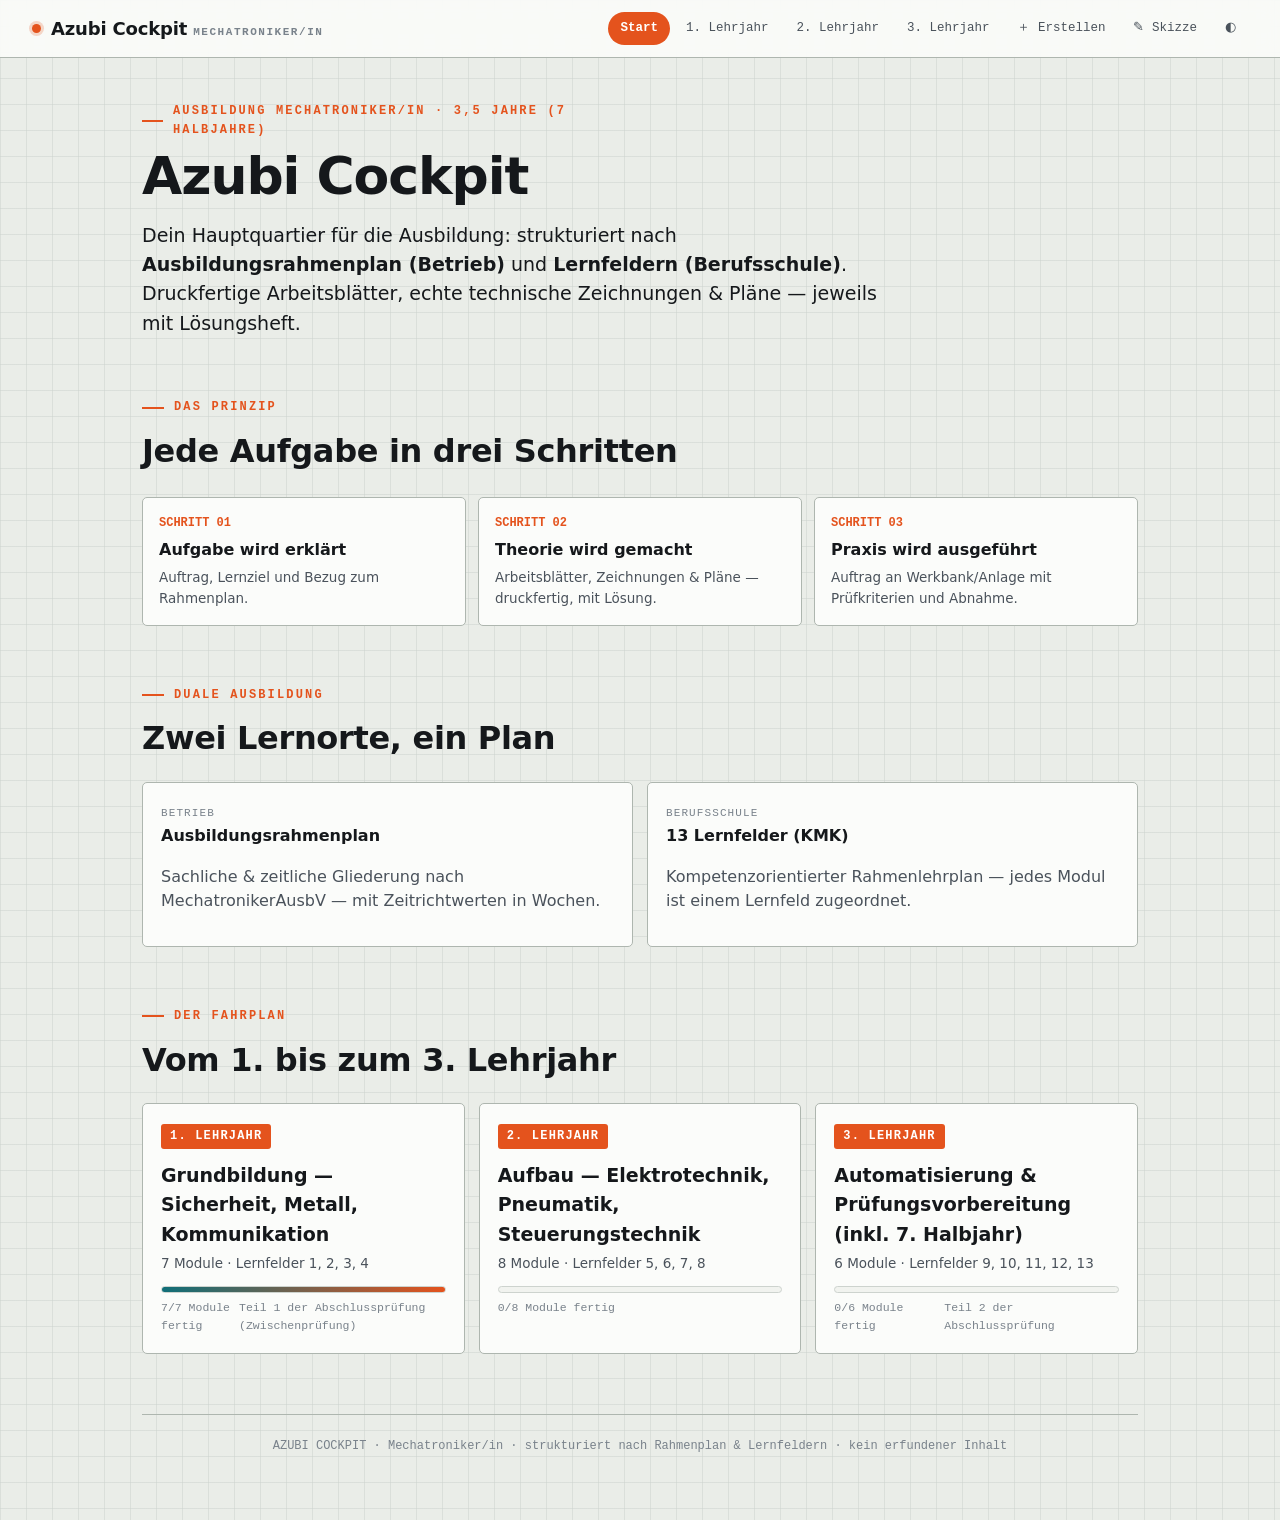
==== commit 92dee7ab: "Generator: Winkel & Buchse + Freihand-Skizzen-Modus (Mini-CAD) Neue Teile-Typen (teile.js): - AZ.par" ====
--- a/azubi-cockpit.html
+++ b/azubi-cockpit.html
@@ -160,6 +160,7 @@
 .sign-card{display:flex;align-items:center;gap:10px;background:var(--panel-2);border:1px solid var(--line);border-radius:4px;padding:8px 10px}
 .sign-card small{display:block;color:var(--ink-3);font-size:11.5px}
 .sign{width:38px;height:38px;flex:none}
+.sign-official{display:inline-flex}.sign-official svg{width:38px;height:38px;display:block}
 
 /* Buttons */
 .btnrow{display:flex;gap:10px;flex-wrap:wrap;margin-top:18px}
@@ -225,6 +226,22 @@
 .rmfeat{cursor:pointer;border:1px solid var(--line-strong);background:var(--panel);border-radius:4px;color:var(--accent);font-weight:700;padding:2px 7px}
 .addbtns{display:flex;gap:8px;margin:8px 0}
 
+/* Skizzen-Modus (Mini-CAD) */
+.sk-bar{display:flex;flex-wrap:wrap;gap:12px;align-items:center;justify-content:space-between;margin-top:16px}
+.sk-tools,.sk-actions{display:flex;flex-wrap:wrap;gap:6px;align-items:center}
+.sk-tool{font-family:var(--font-mono);font-size:12.5px;padding:6px 12px;border-radius:100px;border:1px solid var(--line-strong);background:var(--panel);color:var(--ink-2);cursor:pointer}
+.sk-tool:hover{border-color:var(--accent);color:var(--ink)}
+.sk-tool.active{background:var(--accent);color:var(--accent-ink);border-color:var(--accent);font-weight:700}
+.sk-chk{font-family:var(--font-mono);font-size:12.5px;color:var(--ink-2);display:flex;align-items:center;gap:5px}
+.sk-wrap{margin-top:12px;padding:0;overflow:hidden}
+#skcanvas{display:block;width:100%;height:auto;background:#fdfdfb;cursor:crosshair;touch-action:none}
+.sk-vis{stroke:#1a1a1a;stroke-width:0.5;fill:none}
+.sk-center{stroke:#1a1a1a;stroke-width:0.3;fill:none;stroke-dasharray:6 1.2 0.8 1.2}
+.sk-dim{stroke:#1a1a1a;stroke-width:0.3;fill:none}
+.sk-dimtx{fill:#1a1a1a;font-family:var(--font-mono);font-size:3px}
+.sk-text{font-family:system-ui,sans-serif;font-size:4px;fill:#1a1a1a}
+.sk-prev{stroke:var(--accent);stroke-width:0.6;fill:none;stroke-dasharray:2 1}
+
 /* ============================================================================
    Druck: nur das aktuelle Blatt drucken (DIN A4), Rest ausblenden.
    Aktiviert über <body class="print-blatt"> beim Drucken eines Blatts.
@@ -260,6 +277,7 @@
     <a data-k="lj2" href="#/lj/2">2. Lehrjahr</a>
     <a data-k="lj3" href="#/lj/3">3. Lehrjahr</a>
     <a data-k="tools" href="#/tools/erstellen">＋ Erstellen</a>
+    <a data-k="skizze" href="#/tools/skizze">✎ Skizze</a>
     <a data-k="theme" href="#" id="themeToggle" title="Hell/Dunkel">◐</a>
   </nav>
 </header>
@@ -698,6 +716,13 @@
   this._p('<path d="' + d + '" class="' + cls + '" fill="none"/>');
 };
 
+/* Polygon-Fläche füllen (Materialtönung) */
+AZ.Pen.prototype.fillPoly = function (points) {
+  var self = this;
+  var d = "M" + points.map(function (p) { return self.X(p[0]) + "," + self.Y(p[1]); }).join(" L") + " Z";
+  this._p('<path d="' + d + '" class="az-part"/>');
+};
+
 /* Oberflächenangabe DIN EN ISO 21920 (Grundsymbol + Ra), feste mm-Größe */
 AZ.Pen.prototype.oberflaeche = function (x, y, ra) {
   var X = this.X(x), Y = this.Y(y);
@@ -763,6 +788,16 @@
    ==========================================================================*/
 window.AZ = window.AZ || {};
 AZ.parts = AZ.parts || {};
+
+/* Lochkreis-Positionen (Teilkreis) — hier definiert, damit teile.js
+   unabhängig von der Ladereihenfolge funktioniert. */
+if (typeof azTeilkreis === "undefined") {
+  window.azTeilkreis = function (cx, cy, r, n, start, d) {
+    var arr = [], a0 = (start == null ? 45 : start) * Math.PI / 180;
+    for (var i = 0; i < n; i++) { var a = a0 + i * 2 * Math.PI / n; arr.push({ typ: "bohrung", x: +(cx + r * Math.cos(a)).toFixed(1), y: +(cy + r * Math.sin(a)).toFixed(1), d: d }); }
+    return arr;
+  };
+}
 
 /* Kernlochdurchmesser metr. ISO-Regelgewinde (DIN 13, mm) */
 AZ.KERNLOCH = { M3: 2.5, M4: 3.3, M5: 4.2, M6: 5.0, M8: 6.8, M10: 8.5, M12: 10.2 };
@@ -989,6 +1024,226 @@
   return b.svg();
 }
 
+/* ==========================================================================
+   AZ.parts.welle(spec) — Rundteil/Welle mit Absätzen (Seitenansicht)
+   spec:{ benennung,nummer,werkstoff,toleranz, abschnitte:[{d,l}], fase }
+   ========================================================================== */
+AZ.parts.welle = function (spec) {
+  spec = Object.assign({ werkstoff: "S235JR", toleranz: "m", fase: 1, abschnitte: [] }, spec);
+  return {
+    spec: spec,
+    svg: function (m) { return azBuildWelle(spec, m === "ergaenzen" ? "ergaenzen" : "fertig"); },
+    masse: function () {
+      var kl = spec.toleranz, rows = [], L = 0;
+      spec.abschnitte.forEach(function (s, i) {
+        rows.push({ name: "Abschnitt " + (i + 1), soll: "⌀" + AZ.mm(s.d) + " × " + AZ.mm(s.l), tol: "±" + AZ.mm(AZ.grenzabmass(s.d, kl)), mittel: "Messschieber" });
+        L += s.l;
+      });
+      rows.push({ name: "Gesamtlänge", soll: AZ.mm(L) + " mm", tol: "±" + AZ.mm(AZ.grenzabmass(L, kl)), mittel: "Messschieber" });
+      return rows;
+    },
+  };
+};
+function azBuildWelle(spec, modus) {
+  var voll = (modus === "fertig");
+  var segs = spec.abschnitte.length ? spec.abschnitte : [{ d: 20, l: 60 }];
+  var L = 0, Dmax = 0;
+  segs.forEach(function (s) { L += s.l; if (s.d > Dmax) Dmax = s.d; });
+  var f = spec.fase || 0, ay = Dmax / 2;
+  var b = new AZ.Blatt({ format: "A4quer", titel: spec.benennung, werkstoff: spec.werkstoff, nummer: spec.nummer, toleranz: spec.toleranz });
+  var world = { x: -18, y: -22, w: L + 40, h: Dmax + 50 };
+  b.zeichnung(world, function (p) {
+    var x = 0;
+    segs.forEach(function (s, i) {
+      var y0 = ay - s.d / 2, y1 = ay + s.d / 2, last = (i === segs.length - 1), ff = (last && f) ? f : 0;
+      p.fill(x, y0, s.l, s.d);
+      p.line(x, y0, x + s.l - ff, y0, "az-vis");
+      p.line(x, y1, x + s.l - ff, y1, "az-vis");
+      if (ff) { p.line(x + s.l - ff, y0, x + s.l, y0 + ff, "az-vis"); p.line(x + s.l - ff, y1, x + s.l, y1 - ff, "az-vis"); p.line(x + s.l, y0 + ff, x + s.l, y1 - ff, "az-vis"); }
+      else if (last) p.line(x + s.l, y0, x + s.l, y1, "az-vis");
+      if (i === 0) p.line(x, y0, x, y1, "az-vis");
+      else { var pv = segs[i - 1]; p.line(x, ay - pv.d / 2, x, y0, "az-vis"); p.line(x, ay + pv.d / 2, x, y1, "az-vis"); }
+      x += s.l;
+    });
+    p.center(-6, ay, L + 6, ay);
+    if (voll) {
+      var xc = 0;
+      segs.forEach(function (s) { p.dimH(xc, xc + s.l, Dmax + 8, Dmax); xc += s.l; });
+      if (segs.length > 1) p.dimH(0, L, Dmax + 16, Dmax);
+      xc = 0;
+      segs.forEach(function (s) { var mx = xc + s.l / 2; p.line(mx, ay - s.d / 2, mx, -9, "az-thin"); p.text(mx - 6.5, -10, "⌀" + AZ.mm(s.d), "az-dimtx"); xc += s.l; });
+      if (f) p.text(L - f - 8, ay - Dmax / 2 - 2.5, AZ.mm(f) + "×45°", "az-dimtx");
+    } else {
+      p.dimH(0, L, Dmax + 8, Dmax, { text: "?", cls: "az-todo" });
+      var xd = 0; segs.forEach(function (s) { p.text(xd + s.l / 2 - 2, -10, "?", "az-todo"); xd += s.l; });
+    }
+  });
+  return b.svg();
+}
+
+/* ==========================================================================
+   AZ.parts.scheibe(spec) — Rundplatte/Flansch mit Lochkreis (Ansicht+Schnitt)
+   spec:{ benennung,nummer,werkstoff,toleranz, da, t, bohrung, passung,
+          lochkreis:{tk,n,d}, fase }
+   ========================================================================== */
+AZ.parts.scheibe = function (spec) {
+  spec = Object.assign({ werkstoff: "S235JR", toleranz: "m", fase: 0 }, spec);
+  return {
+    spec: spec,
+    svg: function (m) { return azBuildScheibe(spec, m === "ergaenzen" ? "ergaenzen" : "fertig"); },
+    masse: function () {
+      var kl = spec.toleranz, rows = [
+        { name: "Außen-⌀", soll: "⌀" + AZ.mm(spec.da), tol: "±" + AZ.mm(AZ.grenzabmass(spec.da, kl)), mittel: "Messschieber" },
+        { name: "Dicke", soll: AZ.mm(spec.t) + " mm", tol: "±" + AZ.mm(AZ.grenzabmass(spec.t, kl)), mittel: "Messschieber" },
+      ];
+      if (spec.bohrung) rows.push({ name: "Bohrung", soll: "⌀" + AZ.mm(spec.bohrung) + (spec.passung ? " " + spec.passung : ""), tol: spec.passung === "H9" ? AZ.passungH9(spec.bohrung).text : "±" + AZ.mm(AZ.grenzabmass(spec.bohrung, kl)), mittel: spec.passung ? "Grenzlehrdorn" : "Messschieber" });
+      if (spec.lochkreis) rows.push({ name: "Lochkreis", soll: spec.lochkreis.n + "× ⌀" + AZ.mm(spec.lochkreis.d) + " auf ⌀" + AZ.mm(spec.lochkreis.tk), tol: "±" + AZ.mm(AZ.grenzabmass(spec.lochkreis.d, kl)), mittel: "Messschieber" });
+      return rows;
+    },
+  };
+};
+function azBuildScheibe(spec, modus) {
+  var voll = (modus === "fertig");
+  var da = spec.da, t = spec.t, R = da / 2, f = spec.fase || 0, lk = spec.lochkreis, cb = spec.bohrung;
+  var b = new AZ.Blatt({ format: "A4quer", titel: spec.benennung, werkstoff: spec.werkstoff, nummer: spec.nummer, toleranz: spec.toleranz });
+  var gap = 16, sy0 = da + gap, sy1 = sy0 + t;
+  var world = { x: -20, y: -18, w: da + 44, h: sy1 + 32 };
+  b.zeichnung(world, function (p) {
+    var cx = R, cy = R;
+    p.circle(cx, cy, R, "az-vis");
+    if (cb) p.circle(cx, cy, cb / 2, "az-vis");
+    p.center(cx, -6, cx, da + 6); p.center(-6, cy, da + 6, cy);
+    if (lk) {
+      p._p('<circle cx="' + p.X(cx) + '" cy="' + p.Y(cy) + '" r="' + (lk.tk / 2 * p.s).toFixed(2) + '" class="az-center" fill="none"/>');
+      azTeilkreis(cx, cy, lk.tk / 2, lk.n, 45, lk.d).forEach(function (hh) { p.circle(hh.x, hh.y, lk.d / 2, "az-vis"); });
+    }
+    if (voll) {
+      p.schnittlinie(-6, da + 6, cy, "A");
+      var outline = f ? [[0, sy0 + f], [f, sy0], [da - f, sy0], [da, sy0 + f], [da, sy1], [0, sy1]] : [[0, sy0], [da, sy0], [da, sy1], [0, sy1]];
+      function slot(x0, x1) { return [[x0, sy0], [x1, sy0], [x1, sy1], [x0, sy1]]; }
+      var holes = [];
+      if (cb) holes.push(slot(cx - cb / 2, cx + cb / 2));
+      if (lk) { holes.push(slot(cx - lk.tk / 2 - lk.d / 2, cx - lk.tk / 2 + lk.d / 2)); holes.push(slot(cx + lk.tk / 2 - lk.d / 2, cx + lk.tk / 2 + lk.d / 2)); }
+      p.hatchPoly(outline, holes, 2.4); p.poly(outline, "az-vis");
+      holes.forEach(function (hh) { p.line(hh[0][0], sy0, hh[0][0], sy1, "az-vis"); p.line(hh[1][0], sy0, hh[1][0], sy1, "az-vis"); });
+      p.center(cx, sy0 - 3, cx, sy1 + 3);
+      if (lk) { p.center(cx - lk.tk / 2, sy0 - 2, cx - lk.tk / 2, sy1 + 2); p.center(cx + lk.tk / 2, sy0 - 2, cx + lk.tk / 2, sy1 + 2); }
+      p.text(da / 2 - 12, sy1 + 10, "SCHNITT A–A", "az-lblb");
+      p.dimV(sy0, sy1, da + 6, da);
+      p.dimDia(cx, cy, R, -45, null, { text: "⌀" + AZ.mm(da) });
+      if (cb) p.dimDia(cx, cy, cb / 2, 135, null, { text: "⌀" + AZ.mm(cb) + (spec.passung ? " " + spec.passung : "") });
+      if (lk) { p.text(2, -8, lk.n + "×⌀" + AZ.mm(lk.d) + " · Lochkreis ⌀" + AZ.mm(lk.tk), "az-dimtx"); }
+    } else {
+      p.dimDia(cx, cy, R, -45, null, { text: "⌀?", cls: "az-todo" });
+      p.text(da / 2 - 14, sy0 + t / 2, "Schnitt A–A ergänzen", "az-note");
+    }
+  });
+  return b.svg();
+}
+
+/* ==========================================================================
+   AZ.parts.winkel(spec) — L-Profil (flache Winkelplatte), Ansicht + Seitenansicht
+   spec:{ benennung,nummer,werkstoff,toleranz, a,b (Schenkel), s (Schenkelbreite),
+          t (Dicke), bohrungen:[{x,y,d}] }
+   ========================================================================== */
+AZ.parts.winkel = function (spec) {
+  spec = Object.assign({ werkstoff: "S235JR", toleranz: "m", s: 10, t: 8, bohrungen: [] }, spec);
+  return {
+    spec: spec,
+    svg: function (m) { return azBuildWinkel(spec, m === "ergaenzen" ? "ergaenzen" : "fertig"); },
+    masse: function () {
+      var kl = spec.toleranz, rows = [
+        { name: "Schenkel a", soll: AZ.mm(spec.a) + " mm", tol: "±" + AZ.mm(AZ.grenzabmass(spec.a, kl)), mittel: "Messschieber" },
+        { name: "Schenkel b", soll: AZ.mm(spec.b) + " mm", tol: "±" + AZ.mm(AZ.grenzabmass(spec.b, kl)), mittel: "Messschieber" },
+        { name: "Schenkelbreite", soll: AZ.mm(spec.s) + " mm", tol: "±" + AZ.mm(AZ.grenzabmass(spec.s, kl)), mittel: "Messschieber" },
+        { name: "Dicke", soll: AZ.mm(spec.t) + " mm", tol: "±" + AZ.mm(AZ.grenzabmass(spec.t, kl)), mittel: "Messschieber" },
+      ];
+      (spec.bohrungen || []).forEach(function (f, i) { rows.push({ name: "Bohrung " + (i + 1), soll: "⌀" + AZ.mm(f.d), tol: "±" + AZ.mm(AZ.grenzabmass(f.d, kl)), mittel: "Messschieber" }); });
+      return rows;
+    },
+  };
+};
+function azBuildWinkel(spec, modus) {
+  var voll = (modus === "fertig");
+  var a = spec.a, b = spec.b, s = spec.s, t = spec.t, boh = spec.bohrungen || [];
+  var B = new AZ.Blatt({ format: "A4quer", titel: spec.benennung, werkstoff: spec.werkstoff, nummer: spec.nummer, toleranz: spec.toleranz });
+  var gapS = 14, sideX = a + gapS;
+  var world = { x: -16, y: -18, w: a + gapS + t + 30, h: b + 40 };
+  B.zeichnung(world, function (p) {
+    var outline = [[0, 0], [s, 0], [s, b - s], [a, b - s], [a, b], [0, b]];
+    p.fillPoly(outline); p.poly(outline, "az-vis");
+    (voll ? boh : boh.slice(0, 1)).forEach(function (f) {
+      p.circle(f.x, f.y, f.d / 2, "az-vis");
+      p.center(f.x, f.y - f.d / 2 - 3, f.x, f.y + f.d / 2 + 3); p.center(f.x - f.d / 2 - 3, f.y, f.x + f.d / 2 + 3, f.y);
+      if (voll) p.dimDia(f.x, f.y, f.d / 2, -45, null, { text: "⌀" + AZ.mm(f.d) });
+    });
+    if (voll) {
+      p.rect(sideX, 0, t, b, "az-vis");
+      boh.forEach(function (f) { p.hidden(sideX, f.y - f.d / 2, sideX + t, f.y - f.d / 2); p.hidden(sideX, f.y + f.d / 2, sideX + t, f.y + f.d / 2); });
+      p.dimH(0, a, -8, 0); p.dimV(0, b, -14, 0);
+      p.dimH(0, s, b + 8, b); p.dimV(b - s, b, a + 6, a);
+      p.dimH(sideX, sideX + t, b + 8, b);
+    } else {
+      p._p('<rect x="' + p.X(sideX) + '" y="' + p.Y(0) + '" width="' + (t * p.s).toFixed(2) + '" height="' + (b * p.s).toFixed(2) + '" class="az-thin" stroke-dasharray="1.5 1.5" fill="none"/>');
+      p.dimH(0, a, -8, 0, { text: "?", cls: "az-todo" }); p.dimV(0, b, -14, 0, { text: "?", cls: "az-todo" });
+      p.text(sideX - 1, b + 6, "Seitenansicht ergänzen", "az-note");
+    }
+  });
+  return B.svg();
+}
+
+/* ==========================================================================
+   AZ.parts.buchse(spec) — Buchse/Hülse (Längsschnitt + Stirnansicht)
+   spec:{ benennung,nummer,werkstoff,toleranz, da,di,l, passung, fase }
+   ========================================================================== */
+AZ.parts.buchse = function (spec) {
+  spec = Object.assign({ werkstoff: "S235JR", toleranz: "m", fase: 1 }, spec);
+  return {
+    spec: spec,
+    svg: function (m) { return azBuildBuchse(spec, m === "ergaenzen" ? "ergaenzen" : "fertig"); },
+    masse: function () {
+      var kl = spec.toleranz;
+      return [
+        { name: "Außen-⌀", soll: "⌀" + AZ.mm(spec.da), tol: "±" + AZ.mm(AZ.grenzabmass(spec.da, kl)), mittel: "Messschieber" },
+        { name: "Bohrung", soll: "⌀" + AZ.mm(spec.di) + (spec.passung ? " " + spec.passung : ""), tol: spec.passung === "H9" ? AZ.passungH9(spec.di).text : "±" + AZ.mm(AZ.grenzabmass(spec.di, kl)), mittel: spec.passung ? "Grenzlehrdorn" : "Innenmessschieber" },
+        { name: "Länge", soll: AZ.mm(spec.l) + " mm", tol: "±" + AZ.mm(AZ.grenzabmass(spec.l, kl)), mittel: "Messschieber" },
+      ];
+    },
+  };
+};
+function azBuildBuchse(spec, modus) {
+  var voll = (modus === "fertig");
+  var da = spec.da, di = spec.di, l = spec.l, f = spec.fase || 0, ay = da / 2;
+  var B = new AZ.Blatt({ format: "A4quer", titel: spec.benennung, werkstoff: spec.werkstoff, nummer: spec.nummer, toleranz: spec.toleranz });
+  var gap = 16, cx = l + gap + da / 2;
+  var world = { x: -18, y: -18, w: l + gap + da + 40, h: da + 40 };
+  B.zeichnung(world, function (p) {
+    if (voll) {
+      var outline = f ? [[0, f], [f, 0], [l - f, 0], [l, f], [l, da - f], [l - f, da], [f, da], [0, da - f]] : [[0, 0], [l, 0], [l, da], [0, da]];
+      var bore = [[0, ay - di / 2], [l, ay - di / 2], [l, ay + di / 2], [0, ay + di / 2]];
+      p.hatchPoly(outline, [bore], 2.4); p.poly(outline, "az-vis");
+      p.line(0, ay - di / 2, l, ay - di / 2, "az-vis"); p.line(0, ay + di / 2, l, ay + di / 2, "az-vis");
+      p.center(-4, ay, l + 4, ay);
+      p.dimH(0, l, da + 8, da);
+      if (f) p.text(l - f - 6, -2, AZ.mm(f) + "×45°", "az-dimtx");
+    } else {
+      p._p('<rect x="' + p.X(0) + '" y="' + p.Y(0) + '" width="' + (l * p.s).toFixed(2) + '" height="' + (da * p.s).toFixed(2) + '" class="az-thin" stroke-dasharray="1.5 1.5" fill="none"/>');
+      p.text(l / 2 - 14, ay, "Längsschnitt ergänzen", "az-note");
+      p.dimH(0, l, da + 8, da, { text: "?", cls: "az-todo" });
+    }
+    // Stirnansicht (Kreise) rechts
+    p.circle(cx, ay, da / 2, "az-vis"); p.circle(cx, ay, di / 2, "az-vis");
+    p.center(cx, -5, cx, da + 5); p.center(cx - da / 2 - 5, ay, cx + da / 2 + 5, ay);
+    if (voll) {
+      p.dimDia(cx, ay, da / 2, -45, null, { text: "⌀" + AZ.mm(da) });
+      p.dimDia(cx, ay, di / 2, 135, null, { text: "⌀" + AZ.mm(di) + (spec.passung ? " " + spec.passung : "") });
+    } else {
+      p.dimDia(cx, ay, da / 2, -45, null, { text: "⌀?", cls: "az-todo" });
+    }
+  });
+  return B.svg();
+}
+
 function azBuildBiege(spec, modus) {
   var voll = (modus === "fertig");
   var A = spec.a, B = spec.b, t = spec.t, r = spec.r;
@@ -1024,6 +1279,10 @@
 }
 
 
+/* auto-generiert von build.js aus assets/signs/ */
+window.AZ_SIGN_OVERRIDES = {"E003":"<svg xmlns:svg=\"http://www.w3.org/2000/svg\" xmlns=\"http://www.w3.org/2000/svg\" height=\"400px\" width=\"400px\" viewBox=\"0 0 200 200\" version=\"1.1\">\n\t<g style=\"stroke:none; fill-rule:nonzero;\"> \n\t\t<rect style=\"fill:#ffffff;\" y=\"0\" x=\"0\" height=\"200\" width=\"200\" />\n\t\t<rect style=\"fill:#237F52;\" y=\"5\" x=\"5\" height=\"190\" width=\"190\" />\n\t\t<rect style=\"fill:#ffffff;\" x=\"75\" y=\"25\" width=\"50\" height=\"150\" /> \n\t\t<rect style=\"fill:#ffffff;\" x=\"25\" y=\"75\" width=\"150\" height=\"50\" /> \n\t</g>\n</svg>","F001":"<svg viewBox=\"0 0 200 200\"\n   xmlns:dc=\"http://purl.org/dc/elements/1.1/\"\n   xmlns:cc=\"http://creativecommons.org/ns#\"\n   xmlns:rdf=\"http://www.w3.org/1999/02/22-rdf-syntax-ns#\"\n   xmlns:svg=\"http://www.w3.org/2000/svg\"\n   xmlns=\"http://www.w3.org/2000/svg\"\n   xmlns:sodipodi=\"http://sodipodi.sourceforge.net/DTD/sodipodi-0.dtd\"\n   xmlns:inkscape=\"http://www.inkscape.org/namespaces/inkscape\"\n   height=\"200\"\n   width=\"200\"\n   version=\"1.0\"\n   id=\"f001-fire-extinguisher-svg22\"\n   sodipodi:docname=\"ISO_7010_F001.svg\"\n   inkscape:version=\"1.0.2-2 (e86c870879, 2021-01-15)\">\n  <defs\n     id=\"f001-fire-extinguisher-defs26\" />\n  <sodipodi:namedview\n     pagecolor=\"#ffffff\"\n     bordercolor=\"#666666\"\n     borderopacity=\"1\"\n     objecttolerance=\"10\"\n     gridtolerance=\"10\"\n     guidetolerance=\"10\"\n     inkscape:pageopacity=\"0\"\n     inkscape:pageshadow=\"2\"\n     inkscape:window-width=\"1920\"\n     inkscape:window-height=\"1001\"\n     id=\"f001-fire-extinguisher-namedview24\"\n     showgrid=\"false\"\n     inkscape:zoom=\"3.7186616\"\n     inkscape:cx=\"100\"\n     inkscape:cy=\"100\"\n     inkscape:window-x=\"-9\"\n     inkscape:window-y=\"-9\"\n     inkscape:window-maximized=\"1\"\n     inkscape:current-layer=\"svg22\" />\n  <metadata\n     id=\"f001-fire-extinguisher-metadata2\">\n    <rdf:RDF>\n      <cc:Work\n         rdf:about=\"\">\n        <dc:format>image/svg+xml</dc:format>\n        <dc:type\n           rdf:resource=\"http://purl.org/dc/dcmitype/StillImage\" />\n        <dc:title />\n      </cc:Work>\n    </rdf:RDF>\n  </metadata>\n  <path\n     d=\"m5.4189,5.423,189.16,0,0,189.15-189.16,0,0-189.15z\"\n     fill-rule=\"evenodd\"\n     fill=\"#9B2423\"\n     id=\"f001-fire-extinguisher-path6\" />\n  <path\n     d=\"m50,50,0-12-5,0c-16.763,17.711-15,11-15.935,25.799l-6.388,0.02405c0.323-24.823-1.677-17.823,21.782-38.958l8.541,0.135v-5h16v6c4.5631,0.1005,8.964,0.60059,13,2v9c-3.0449,0.87653-6.8647,1.3052-11,2l-0.208,10.963c10.633,3.325,17.309,7.857,17.208,19.037l-1,111h-54v-111c1.982-15.259,9.445-18.737,17-19z\"\n     fill=\"#ffffff\"\n     id=\"f001-fire-extinguisher-path8\" />\n  <path\n     d=\"M140.84,85.974c-6.68-14.582-5.84-27.467-15.84-33.587,22.31-2.387,22.11,14.733,34.2,34.732,6.1612,10.209,9.2957,12.113,19.261,19.134-10.883,1.1136-23.49,2.7543-37.621-20.278z\"\n     fill=\"#ffffff\"\n     id=\"f001-fire-extinguisher-path10\" />\n  <path\n     d=\"m178.22,148.83c-10.099,8.9642-25.395,7.8304-35.73,0.12286-9.0844-9.1994-13.227-19.521-28.507-22.043,24.088-14.798,35.883,7.0306,42.401,12.638,8.5275,6.854,14.675,6.4324,21.836,9.2819z\"\n     fill=\"#ffffff\"\n     id=\"f001-fire-extinguisher-path12\" />\n  <path\n     d=\"m178.54,116.43,0,22.555c-33.72-6.9045-47.46-29.05-47.786-53.98,18.753,20.208,21.384,26.81,47.786,31.426z\"\n     fill=\"#ffffff\"\n     id=\"f001-fire-extinguisher-path14\" />\n  <path\n     d=\"m178.4,180.29c-28.332,0.93009-42.124-5.7542-47.35-30.64,22.613,15.749,29.453,12.343,46.581,10.089,0.73556,6.7642,0.76879,13.754,0.76879,20.551z\"\n     fill=\"#ffffff\"\n     id=\"f001-fire-extinguisher-path16\" />\n  <path\n     d=\"m177.52,73.365,0.75669,21.609c-20.65-11.003-28.25-32.075-21.28-51.974,7.0102,16.483,7.1352,23.157,20.522,30.365z\"\n     fill=\"#ffffff\"\n     id=\"f001-fire-extinguisher-path18\" />\n  <rect\n     style=\"enable-background:accumulate;color:#000000;\"\n     height=\"25\"\n     width=\"40\"\n     y=\"80\"\n     x=\"40\"\n     fill=\"#9B2423\"\n     id=\"f001-fire-extinguisher-rect20\" />\n</svg>","M003":"<svg viewBox=\"0 0 265 265\" xmlns=\"http://www.w3.org/2000/svg\" width=\"265\" height=\"265\"><path d=\"M0 132.499C0 59.32 59.319 0 132.5 0S265 59.321 265 132.5c0 73.184-59.32 132.5-132.5 132.5S0 205.684 0 132.499\" fill=\"#005387\"/><path d=\"M60.661 103.084c-.22-44.264 22.049-70.009 61.147-70.009h10.69 10.691c39.102 0 61.375 25.745 61.151 70.009m-139.273 8.487c0-35.992 30.188-65.162 67.431-65.162s67.436 29.17 67.436 65.162c0 14.347-12.885 67.074-14.85 73.999-7.53 26.515-23.717 45.56-52.586 45.56-28.796 0-45.29-19.26-52.71-46.009-1.887-6.797-14.721-59.203-14.721-73.55z\" fill=\"none\" stroke=\"#fff\" stroke-miterlimit=\"3.864\" stroke-width=\"7.816\"/><path d=\"M197.693 129.324c1.351-7.549 2.24-13.979 2.24-17.752 0-1.837-1.97-5.451-1.97-5.451v-21.29h12.738v18.633c18.18 6.431 24.678 16.993 21.514 32.36l-6.362 30.907c-2.556 12.413-12.148 18.793-26.373 18.793h-14.382c.898-3.174 3.948-15.399 7.054-29.232l-2.795-.889c-5.12-1.621-5.207-6.284-4.488-9.683l2.094-9.825c.691-3.252 2.72-7.791 7.928-6.994zm-124.84 26.964c3.083 13.732 6.096 25.805 6.935 28.833l.113.403H65.516c-14.222 0-23.813-6.38-26.369-18.792l-6.362-30.908c-3.165-15.367 3.334-25.929 21.514-32.36V84.832h12.737v21.288s-1.97 3.615-1.97 5.451c0 3.783.889 10.214 2.245 17.754l2.793-.422c5.213-.797 7.242 3.742 7.933 6.995l2.09 9.825c.723 3.398.636 8.061-4.49 9.683z\" fill=\"#fff\"/></svg>","M004":"<svg viewBox=\"0 0 265 265\" xmlns=\"http://www.w3.org/2000/svg\" width=\"265\" height=\"265\"><path d=\"M0 132.46C0 59.514 59.525 0 132.501 0 205.469 0 265 59.513 265 132.459 265 205.417 205.469 265 132.501 265 59.537 265 0 205.417 0 132.46\" fill=\"#005387\"/><path d=\"M132.509 235.575c-30.16.13-50.638-19.989-61.406-60.356-10.177 0-15.469-5.546-21.475-19.222-9.758-22.201-7.971-38.874 7.162-39.606-4.879-50.031 34.927-87.4 75.719-87.4 40.774 0 80.586 37.37 75.701 87.4 15.139.732 16.915 17.405 7.162 39.606-6.018 13.676-11.31 19.222-21.475 19.222-10.767 40.367-31.246 60.485-61.388 60.356m-7.882-8.401c-21.08-3.056-36.715-19.517-45.919-53.984l-1.563-5.853c-.867-3.493-5.859-3.186-6.909-.484-.761 2.024-7.688-1.044-13.393-14.024-4.649-10.561-5.953-18.614-5.186-23.446.584-3.676 4.018-6.395 6.301-5.168 1.215 5.994 8.602 3.522 7.865-.979l-.897-5.687 12.891 8.219-.059-6.826-13.458-8.219c-1.345-39.517 28.219-69.099 60.326-73.335 5.192-.69 10.484-.69 15.877 0 32.078 4.23 61.636 33.777 60.326 73.258l-13.593 8.295-.053 6.826 13.027-8.313-.903 5.782c-.737 4.502 6.643 6.974 7.853.979 2.289-1.227 5.735 1.493 6.307 5.168.773 4.832-.537 12.885-5.18 23.446-5.699 12.98-12.632 16.048-13.387 14.024-1.068-2.702-6.047-3.009-6.921.484l-1.563 5.853c-9.21 34.467-24.838 50.928-45.913 53.984a60.1 60.1 0 0 1-15.877 0m16.537-109.796c14.112-.808 28.614-.472 43.511 1.021l-.218 27.086c-.083 10.077-9.988 17.115-19.045 16.986l-3.965-.047c-11.67-.165-20.762-7.422-20.626-18.531zm38.591 5.469l-.183 22.591c-.059 6.661-6.956 12.26-14.089 12.154l-3.965-.053c-9.788-.142-15.9-5.912-15.818-13.587l.283-21.918c11.021-.437 22.272-.165 33.771.814m-3.015 22.567c-.035 4.726-5.257 9.44-11.222 9.351l-3.965-.053c-8.637-.124-13.086-4.997-13.015-10.72l.242-19.228c9.21-.266 18.585-.035 28.125.69zm19.835-34.721l-9.363 5.375-2.277-.23c-6.702-.667-13.31-1.109-19.841-1.316 9.794-1.681 22.496-3.328 31.482-3.829m-9.422 17.806l7.735-4.92c-.614 6.342-1.858 13.758-3.752 21.67l-4.413 3.381c.195-1.009.283-2.053.307-3.127zm-63.317-11.121c-14.107-.808-28.614-.472-43.511 1.021l.23 27.086c.083 10.077 9.971 17.115 19.033 16.986l3.965-.047c11.67-.165 20.762-7.422 20.626-18.531zm-38.597 5.469l.201 22.591c.053 6.661 6.95 12.26 14.077 12.154l3.971-.053c9.77-.142 15.906-5.912 15.8-13.587l-.277-21.918c-11.015-.437-22.272-.165-33.771.814m3.021 22.567c.035 4.726 5.257 9.44 11.222 9.351l3.959-.053c8.637-.124 13.104-4.997 13.027-10.72l-.248-19.228c-9.21-.266-18.585-.035-28.125.69zm-19.829-34.721l9.357 5.375 2.277-.23c6.69-.667 13.31-1.109 19.847-1.316-9.806-1.681-22.514-3.328-31.482-3.829m9.41 17.806l-7.723-4.92c.619 6.342 1.864 13.758 3.752 21.67l4.407 3.381a18.67 18.67 0 0 1-.295-3.127zm48.986-6.59c3.516-3.475 7.292-3.475 11.334 0v2.95h-11.334zm0 7.251c3.516-3.475 7.292-3.475 11.334 0v2.95h-11.334z\" fill=\"#fff\" fill-rule=\"evenodd\"/></svg>","M008":"<svg viewBox=\"0 0 265 265\" xmlns=\"http://www.w3.org/2000/svg\" width=\"265\" height=\"265\" fill-rule=\"evenodd\"><path d=\"M132.5 0C59.529 0 0 59.51 0 132.466S59.532 265 132.5 265 265 205.419 265 132.466 205.472 0 132.5 0\" fill=\"#005387\" fill-rule=\"nonzero\"/><path d=\"M105.862 55.133l5.414-28.444 65.392 15.392-16.28 62.008c-1.213 4.612-1.045 8.351 1.287 11.575l24.552 33.914c3.276 4.526 7.343 7.992 10.922 9.067 19.071 5.328 25.72 15.985 19.981 31.877l2.246.586-1.91 7.112-15.414-3.407 1.06-4.847 6.951 1.534c8.545-14.205 3.963-23.496-14.179-28.56-4.944-1.478-9.757-5.862-13.284-10.735l-24.556-33.914c-3.437-4.746-3.377-10.067-1.993-15.34l15.116-57.56-56.366-13.269-4.541 23.847zm66.537 126.318c-6.022-1.369-3.537-7.56 4.187-7.09 5.388.329 12.448 4.444 15.369 9.273 2.746 4.541-2.817 8.653-5.817 5.694-4.616-4.556-8.672-6.724-13.739-7.877m-114.347.056h46.265c14.817 0 25.944 13.716 38.239 13.716h47.426v4.481h-47.426c-13.795 0-24.187-13.713-38.239-13.713H58.052zM52.436 62.715h69.411l-2.19 63.944c-.187 5.392.899 9.739 4.429 12.634l30.302 24.832c3.119 2.556 5.925 4.534 9.082 5.198l14.604 3.063c12.638 2.649 18.254 8.952 16.523 20.672-.47 2.537.168 3.813 1.911 3.832l.003 8.642h-64.534c-1.638 0-3.463-.672-5.597-1.634 0 0-21.739-12.922-25.758-12.97l-.549 14.605H54.895l-1.914-24.343c-5.549-6.739-4.642-21.616 2.735-44.631 2.978-9.295.25-39.56-3.28-73.844\" fill=\"#fff\"/></svg>","P028":"<svg viewBox=\"0 0 265 265\" xmlns=\"http://www.w3.org/2000/svg\" width=\"265\" height=\"265\"><defs><clipPath id=\"p028-do-not-wear-gloves-A\"><path d=\"M0 0h198.425v198.425H0z\"/></clipPath></defs><g clip-path=\"url(#p028-do-not-wear-gloves-A)\" transform=\"matrix(1.335516 0 0 -1.335516 -.000005 265)\" fill-rule=\"evenodd\"><path d=\"M188.504 99.213c0 49.314-39.977 89.291-89.291 89.291S9.921 148.527 9.921 99.213 49.898 9.921 99.213 9.921s89.291 39.977 89.291 89.291\" fill=\"#fff\"/><path d=\"M57.843 105.889c-1.788-7.441-2.479-15.138-4.764-22.844-2.394-9.06-5.22-15.517-10.291-22.764-.91-1.301-2.983-3.642-.645-4.177 18.234-4.174 34.978-9.713 52.678-15.916 1.599-.561 1.881.064 1.884 1.54.018 8.034-1.885 15.931-.785 24.339 5.308-2.058 10.459-7.369 15.876-9.688.659-.282 1.097-.483 1.348.227 1.384 3.925 1.718 9.014 2.875 13.252.781 2.867 6.457 19.373 6.733 20.016 7.059 16.423 16.809 31.322 27.802 45.352 1.479 1.887 4.236 6.29 2.952 9.188-2.265 5.112-7.777 1.522-8.607 1.407.214.847.887 1.591 1.244 2.465 2.555 6.266-2.877 10.065-8.9 5.393l-4.365-3.452c.092.513 6.004 10.809-2.358 11.127-4.24.161-8.013-4.748-10.373-7.106.441 2.35 1.063 4.325-.135 6.079-1.018 1.491-2.856 1.954-4.722 1.192-5.058-2.063-12.68-14.645-14.597-19.856-.511-1.391-2.681-5.598-.177-5.228.975.144 1.385 1.635 1.657 2.351 1.934 5.092 8.851 17.6 13.336 20.062 3.913 2.147 2.219-4.186 1.667-6.309-1.287-4.941-4.733-8.877-6.191-13.436-.654-2.046.156-2.993 1.486-1.367 1.727 2.112 4.801 9.12 8.95 14.62 3.063 4.061 6.856 7.443 10.391 6.691 2.6-1.727-3.274-11.792-4.394-13.742-1.01-1.758-5.577-7.776-6.41-10.836-.525-1.926.624-2.126 1.852-.697 1.055 1.227 2.203 3.369 3.128 4.553 1.953 2.499 13.712 18.257 17.549 14.353 3.005-3.057-9.201-18.03-11.565-21.139-.833-1.096-1.632-1.705-1.446-3.371 1.935-.125 2.25 1.107 4.105 3.415 2.936 3.651 7.159 9.469 11.218 11.847 5.82 3.411 6.74-.937 3.677-5.299-11.029-15.707-20.964-28.407-28.923-46.528-.882-2.009-6.028-16.99-6.555-18.959-1.2-4.483-2.103-8.535-2.98-13.086-1.412.969-11.802 8.49-14.769 9.504.057 3.598 1.239 10.452 1.836 14.321.316 1.999 6.614 29.253 6.96 31.245.818 4.699 1.946 9.009 2.481 13.822 1.011 9.101-5.536 7.852-7.133 5.55-1.376-1.983-6.775-24.336-9.761-35.771-.29-1.109-1.231-.228-.959.946l5.62 23.694 2.552 12.576c1.645 8.247-4.321 7.815-6.356 5.854-1.441-1.39-3.612-8.931-4.128-11.033L81.65 106.85c-.233-.95-1.3-.365-1.004 1.008 1.537 7.143 6.238 26.009 6.655 28.401.453 2.599.935 5.233-1.498 6.532-1.836.981-4.926.088-5.707-2.715-2.577-9.246-6.096-20.397-7.274-25.949h-.001c-.212-.659-.382-1.782-.759-2.647-.194-.445-.443-.823-.781-1.033-.605.346-.499-.39-.469 1.068.978 4.266 4.211 13.73 5.417 20.808.362 2.126-.659 3.769-2.33 4.727-1.739.997-3.435.405-5.033-1.543-2.343-2.858-4.377-7.75-4.804-8.814-3.665-9.118-4.332-12.962-6.217-20.806zm55.659-8.718c-.329-.346-.233-1.085.097-1.429.352-.367 1.572-.177 2.171.384 1.146 1.073 3.369 3.471 4.52 4.734 4.661 5.117 11.127 13.499 11.318 19.969.098 3.321-.751 5.867-4.669 5.984-4.262.127-11.291-4.035-14.472-6.441-2.672-2.022-6.123-4.382-4.925-5.62.751-.775 2.325.651 3.36 1.488 2.991 2.417 11.133 7.601 14.951 8.12 3.634.494 3.813-2.931 2.95-5.699-1.726-5.541-4.923-10.129-8.635-14.424l-6.668-7.067\" fill=\"#0e1313\"/><path d=\"M178.485 99.213c0 43.781-35.491 79.272-79.272 79.272-19.096 0-36.615-6.753-50.299-18.001L160.755 49.251a78.93 78.93 0 0 1 17.73 49.962zM37.67 149.175c-11.083-13.635-17.73-31.021-17.73-49.962 0-43.781 35.491-79.272 79.272-79.272a78.94 78.94 0 0 1 50.299 18.001zm160.755-49.962c0 54.794-44.419 99.213-99.213 99.213S0 154.006 0 99.213 44.419 0 99.213 0s99.213 44.419 99.213 99.213\" fill=\"#b71f2e\"/></g></svg>","W001":"<svg viewBox=\"0 0 600 524\" xmlns=\"http://www.w3.org/2000/svg\"><path d=\"m300 16 284 492h-568z\" fill=\"#F9A800\" stroke-linejoin=\"round\" stroke=\"#000\" stroke-width=\"32\"/><path d=\"m337 192a37 37 0 0 0-74 0l11 143a26 26 0 0 0 52 0m12 85a38 38 0 1 1 0-1\"/></svg>"};
+
+
 /* ============================================================================
    Gemeinsame Render-Helfer für Modul-Inhalte (Aufgaben, Prüftabellen,
    Zeichnung mit Umschalter, "Zeichnung lesen", Messschieber-Ablesung).
@@ -1153,26 +1412,35 @@
     '<circle cx="24" cy="24" r="20" fill="none" stroke="' + B.rot + '" stroke-width="4"/>' +
     '<line x1="10.5" y1="37.5" x2="37.5" y2="10.5" stroke="' + B.rot + '" stroke-width="4"/>'; }
   switch (kind) {
-    case "augenschutz": // M004
+    case "augenschutz": // M004 — Schutzbrille
       code = "M004"; name = "Augenschutz benutzen";
-      s = gebot('<g fill="#fff"><path d="M10 20 h28 v2 l-2 1 c-1 4 -4 6 -7 6 c-3 0 -5 -1.5 -6 -4 h-1.9 c-1 2.5 -3 4 -6 4 c-3 0 -6 -2 -7 -6 l-2 -1 z"/></g>');
+      s = gebot('<g fill="#fff">' +
+        '<path d="M8 22 q0-3 3-3 h8 q3 0 3 3 v3 q0 3-3 3 h-8 q-3 0-3-3 z"/>' +
+        '<path d="M40 22 q0-3 -3-3 h-8 q-3 0 -3 3 v3 q0 3 3 3 h8 q3 0 3-3 z"/>' +
+        '<rect x="22" y="21" width="4" height="3"/></g>' +
+        '<path d="M8 21 L4 18 M40 21 L44 18" stroke="#fff" stroke-width="2" fill="none"/>');
       break;
-    case "gehoerschutz": // M003
+    case "gehoerschutz": // M003 — Kapselgehörschützer
       code = "M003"; name = "Gehörschutz benutzen";
-      s = gebot('<g fill="none" stroke="#fff" stroke-width="3"><path d="M13 26 a11 11 0 0 1 22 0"/></g>' +
-        '<circle cx="24" cy="27" r="7" fill="#fff"/>' +
-        '<rect x="9.5" y="24" width="6" height="9" rx="3" fill="#fff"/><rect x="32.5" y="24" width="6" height="9" rx="3" fill="#fff"/>');
+      s = gebot('<path d="M12 28 a12 12 0 0 1 24 0" fill="none" stroke="#fff" stroke-width="3.2"/>' +
+        '<circle cx="24" cy="29" r="7.5" fill="#fff"/>' +
+        '<rect x="9.5" y="25.5" width="6.5" height="9.5" rx="3" fill="#fff"/>' +
+        '<rect x="32" y="25.5" width="6.5" height="9.5" rx="3" fill="#fff"/>');
       break;
-    case "fussschutz": // M008
+    case "fussschutz": // M008 — Sicherheitsschuh (Profil)
       code = "M008"; name = "Fußschutz benutzen";
-      s = gebot('<path d="M18 12 h6 v16 c0 0 0 2 3 3 l9 3 v4 h-21 c-2 0 -3 -1 -3 -3 z" fill="#fff"/>');
+      s = gebot('<path d="M16 13 h6 v14 l16 4.5 v4.5 h-22 z" fill="#fff"/>' +
+        '<line x1="15" y1="34" x2="38" y2="34" stroke="' + B.blau + '" stroke-width="1.4"/>');
       break;
-    case "handschuhverbot": // P028
+    case "handschuhverbot": // P028 — Benutzen von Handschuhen verboten
       code = "P028"; name = "Benutzen von Handschuhen verboten";
-      s = verbot('<g fill="' + B.schwarz + '"><rect x="18" y="22" width="12" height="11" rx="2"/>' +
-        '<rect x="18.5" y="15.5" width="2.4" height="8" rx="1.2"/><rect x="21.5" y="14.5" width="2.4" height="9" rx="1.2"/>' +
-        '<rect x="24.5" y="14.5" width="2.4" height="9" rx="1.2"/><rect x="27.3" y="15.5" width="2.4" height="8" rx="1.2"/>' +
-        '<rect x="14.5" y="24" width="5" height="2.6" rx="1.3" transform="rotate(-35 17 25)"/></g>');
+      s = verbot('<g fill="' + B.schwarz + '">' +
+        '<path d="M18 34 v-9 h12 v9 z"/>' +
+        '<rect x="18.4" y="15" width="2.6" height="11" rx="1.3"/>' +
+        '<rect x="21.6" y="13.5" width="2.6" height="12.5" rx="1.3"/>' +
+        '<rect x="24.7" y="13.5" width="2.6" height="12.5" rx="1.3"/>' +
+        '<rect x="27.8" y="15" width="2.6" height="11" rx="1.3"/>' +
+        '<path d="M18 27 l-4.5 -2.2 a2 2 0 0 1 1.8 -3.6 l3.4 1.7 z"/></g>');
       break;
     case "warnung": // W001 allgemeines Warnzeichen
       code = "W001"; name = "Allgemeines Warnzeichen";
@@ -1191,7 +1459,12 @@
         '<path d="M26 13 q7 0 7 7" stroke="#fff" stroke-width="2" fill="none"/>';
       break;
   }
-  return { svg: '<svg viewBox="0 0 48 48" class="sign" role="img" aria-label="' + name + '">' + s + "</svg>", code: code, name: name };
+  // Wenn eine offizielle, lizenzierte Datei hinterlegt ist -> diese verwenden.
+  var official = (window.AZ_SIGN_OVERRIDES || {})[code];
+  var svg = official
+    ? '<span class="sign sign-official" role="img" aria-label="' + name + '">' + official + "</span>"
+    : '<svg viewBox="0 0 48 48" class="sign" role="img" aria-label="' + name + '">' + s + "</svg>";
+  return { svg: svg, code: code, name: name, official: !!official };
 }
 function azSignCard(kind) {
   var x = azSign(kind);
@@ -1233,6 +1506,7 @@
           azSignCard("augenschutz") + azSignCard("gehoerschutz") + azSignCard("fussschutz") +
           azSignCard("handschuhverbot") + azSignCard("warnung") + azSignCard("ersthilfe") + azSignCard("feuerloescher") +
           '</div>' +
+          '<p class="chk-hint">Offizielle Piktogramme nach DIN EN ISO 7010 (Registriernummern) — Grafiken MIT-lizenziert.</p>' +
           '<p class="frage">Frage 1: Welche Form und Farbe hat ein Gebotszeichen (z. B. „Augenschutz benutzen“)? ____________________</p>' +
           '<h3>2. Persönliche Schutzausrüstung (PSA)</h3>' +
           '<p>Typisch in der Metallwerkstatt: <strong>Schutzbrille, Sicherheitsschuhe, Gehörschutz</strong>. ' +
@@ -2042,17 +2316,8 @@
     var lfChips = lj.lernfelder.map(function (nr) { return '<span class="chip">LF ' + nr + '</span>'; }).join("");
 
     var body;
-    if (content && content.teilgebiete) {
-      body = renderKatalog(id, content);
-    } else if (content && content.bausteine) {
-      var cards = content.bausteine.map(function (bs) {
-        return '<a class="bs" href="#/modul/' + id + '/' + bs.id + '">' +
-          '<span class="typ ' + bs.typ + '">' + bs.typ + '</span>' +
-          '<div class="t"><h3>' + bs.titel + '</h3><small>' + (bs.blattNr || "") + '</small></div>' +
-          '<span class="mono" style="color:var(--ink-3)">→</span></a>';
-      }).join("");
-      body = '<p class="lead">' + content.intro + '</p>' +
-        '<section style="margin-top:22px"><h2>Blätter</h2><div class="baustein-grid">' + cards + '</div></section>';
+    if (content && content.bausteine) {
+      body = renderListe(id, content);
     } else {
       body = '<div class="lf-box" style="border-left-color:var(--warn)"><h3>In Vorbereitung</h3>' +
         '<p>Dieses Modul ist im Gerüst angelegt. Struktur, Rahmenplan-Bezug und Lernfeld stehen — die Arbeitsblätter, Zeichnungen und Lösungen folgen im gleichen Qualitätsstandard (normgerecht, kein erfundener Inhalt).</p></div>';
@@ -2072,52 +2337,45 @@
     if (content && content.teilgebiete) wireKatalog();
   }
 
-  /* ---------- Katalog (Lernpfad + Filter) ---------- */
+  /* ---------- Modul-Aufgabenliste (untereinander, sortiert) ---------- */
   function bsById(content, bid) { return content.bausteine.filter(function (b) { return b.id === bid; })[0]; }
 
-  function renderKatalog(id, content) {
-    // Empfohlener Lernpfad (nummeriert)
-    var pfad = content.lernpfad.map(function (bid, i) {
+  function renderListe(id, content) {
+    var order = (content.lernpfad && content.lernpfad.length) ? content.lernpfad : content.bausteine.map(function (b) { return b.id; });
+    var rows = order.map(function (bid, i) {
       var bs = bsById(content, bid); if (!bs) return "";
-      return '<a class="pfad-item" href="#/modul/' + id + '/' + bs.id + '">' +
+      var meta = (bs.blattNr || "") + (bs.woche ? " · Woche " + bs.woche : "") +
+        (bs.schwierigkeit && bs.schwierigkeit !== "—" ? " · " + bs.schwierigkeit : "");
+      return '<a class="pfad-item" data-tg="' + (bs.teilgebiet || "") + '" data-schw="' + (bs.schwierigkeit || "") + '" href="#/modul/' + id + '/' + bs.id + '">' +
         '<span class="pfad-n">' + (i + 1) + '</span>' +
         '<span class="typ ' + bs.typ + '">' + bs.typ + '</span>' +
         '<span class="pfad-t">' + bs.titel + '</span>' +
-        '<span class="pfad-tg">' + (bs.teilgebietTitel || "") + (bs.woche ? " · W" + bs.woche : "") + '</span></a>';
+        '<span class="pfad-tg">' + meta + '</span></a>';
     }).join("");
 
-    // Filter-Chips
-    var tgChips = '<button class="fchip active" data-grp="tg" data-val="alle">Alle Themen</button>' +
-      content.teilgebiete.map(function (t) { return '<button class="fchip" data-grp="tg" data-val="' + t.id + '">' + t.titel + '</button>'; }).join("");
-    var schwChips = ["alle", "leicht", "mittel", "schwer"].map(function (s, i) {
-      return '<button class="fchip' + (i === 0 ? " active" : "") + '" data-grp="schw" data-val="' + s + '">' + (s === "alle" ? "Alle Stufen" : s) + '</button>';
-    }).join("");
-
-    // Katalog-Karten
-    var cards = content.bausteine.map(function (bs) {
-      return '<a class="kcard" data-tg="' + bs.teilgebiet + '" data-schw="' + bs.schwierigkeit + '" href="#/modul/' + id + '/' + bs.id + '">' +
-        '<span class="typ ' + bs.typ + '">' + bs.typ + '</span>' +
-        '<div class="t"><h3>' + bs.titel + '</h3><small>' + bs.blattNr + (bs.woche ? " · W" + bs.woche : "") + ' · ' + (bs.schwierigkeit !== "—" ? bs.schwierigkeit : "Theorie") + '</small></div>' +
-        '<span class="mono" style="color:var(--ink-3)">→</span></a>';
-    }).join("");
-
+    var filters = "", count = "";
+    if (content.teilgebiete) {
+      var tgChips = '<button class="fchip active" data-grp="tg" data-val="alle">Alle Themen</button>' +
+        content.teilgebiete.map(function (t) { return '<button class="fchip" data-grp="tg" data-val="' + t.id + '">' + t.titel + '</button>'; }).join("");
+      var schwChips = ["alle", "leicht", "mittel", "schwer"].map(function (s, i) {
+        return '<button class="fchip' + (i === 0 ? " active" : "") + '" data-grp="schw" data-val="' + s + '">' + (s === "alle" ? "Alle Stufen" : s) + '</button>';
+      }).join("");
+      filters = '<div class="filters"><div class="fgroup">' + tgChips + '</div><div class="fgroup">' + schwChips + '</div></div>';
+      count = '<p class="chk-hint" id="kcount" style="margin-top:10px"></p>';
+    }
     return '<p class="lead">' + content.intro + '</p>' +
-      '<section style="margin-top:24px"><p class="eyebrow">Empfohlener Lernpfad</p><h2>Schritt für Schritt</h2>' +
-      '<div class="pfad">' + pfad + '</div></section>' +
-      '<section style="margin-top:34px"><p class="eyebrow">Aufgaben-Katalog</p><h2>Frei auswählen</h2>' +
-      '<div class="filters"><div class="fgroup">' + tgChips + '</div><div class="fgroup">' + schwChips + '</div></div>' +
-      '<div class="kgrid">' + cards + '</div>' +
-      '<p class="chk-hint" id="kcount" style="margin-top:12px"></p></section>';
+      '<section style="margin-top:22px"><h2>Aufgaben</h2>' + filters +
+      '<div class="pfad">' + rows + '</div>' + count + '</section>';
   }
 
   function wireKatalog() {
     var state = { tg: "alle", schw: "alle" };
     var chips = Array.prototype.slice.call(document.querySelectorAll(".fchip"));
-    var cards = Array.prototype.slice.call(document.querySelectorAll(".kcard"));
+    var rows = Array.prototype.slice.call(document.querySelectorAll(".pfad-item"));
     var countEl = document.getElementById("kcount");
     function apply() {
       var n = 0;
-      cards.forEach(function (c) {
+      rows.forEach(function (c) {
         var ok = (state.tg === "alle" || c.getAttribute("data-tg") === state.tg) &&
           (state.schw === "alle" || c.getAttribute("data-schw") === state.schw);
         c.style.display = ok ? "" : "none"; if (ok) n++;
@@ -2174,36 +2432,38 @@
     });
   }
 
-  /* ---------- View: Aufgabe erstellen (Creator) ---------- */
+  /* ---------- View: Aufgabe erstellen (Creator, mehrere Teile-Typen) ---------- */
+  var C_TYPES = [
+    { key: "platte", label: "Platte" }, { key: "welle", label: "Welle (Rundteil)" },
+    { key: "scheibe", label: "Scheibe / Flansch" }, { key: "winkel", label: "Winkel (L-Profil)" },
+    { key: "buchse", label: "Buchse / Hülse" }, { key: "biegeteil", label: "Biegeteil" },
+    { key: "bolzen", label: "Bolzen (Außengewinde)" },
+  ];
   function viewCreator() {
     setNav("tools");
+    var typOpts = C_TYPES.map(function (t) { return '<option value="' + t.key + '">' + t.label + '</option>'; }).join("");
     app.innerHTML = h(
       '<div class="wrap">' +
       '<div class="crumb"><a href="#/">Cockpit</a> / Aufgabe erstellen</div>' +
       '<p class="eyebrow">Werkzeug</p><h1>Aufgabe erstellen</h1>' +
-      '<p class="lead">Beschreibe ein Werkstück (Platte mit Bohrungen/Gewinden) — die App erzeugt daraus eine normgerechte Zeichnung mit Schnitt, Bemaßung und Prüfmaßen. Als Fertigzeichnung oder „zum Ergänzen“ druckbar.</p>' +
+      '<p class="lead">Wähle einen Werkstück-Typ und beschreibe ihn — die App erzeugt daraus eine normgerechte Zeichnung (Ansicht/Schnitt, Bemaßung, Schriftfeld) mit Prüfmaßen. Als Fertigzeichnung oder „zum Ergänzen“ druckbar.</p>' +
       '<div class="creator">' +
       '<div class="creator-form">' +
-      '<h3>Werkstück</h3>' +
-      '<div class="frow">Benennung <input type="text" id="c_ben" value="Übungsplatte"></div>' +
-      '<div class="frow">Nummer <input type="text" id="c_nr" value="AC-001" style="width:90px"></div>' +
-      '<div class="frow">Breite <input type="number" id="c_w" value="90"> Höhe <input type="number" id="c_h" value="50"> Dicke <input type="number" id="c_t" value="12"></div>' +
-      '<div class="frow">Toleranz <select id="c_tol"><option value="f">fein</option><option value="m" selected>mittel</option><option value="c">grob</option></select></div>' +
-      '<div class="frow">Fase <input type="number" id="c_fase" value="0" step="0.5"> ×45° &nbsp; Ra <input type="text" id="c_ra" value="" style="width:60px" placeholder="z.B. 3,2"></div>' +
-      '<h3>Bohrungen &amp; Gewinde</h3>' +
-      '<div id="c_feats"></div>' +
-      '<div class="addbtns"><button class="btn small" id="c_addb">+ Bohrung</button><button class="btn small" id="c_addg">+ Gewinde</button></div>' +
-      '<div class="btnrow"><button class="btn primary" id="c_print">🖨 Zeichnung drucken (PDF)</button></div>' +
-      '<p class="chk-hint">Tipp: x/y sind die Positionen der Bohrmitte in mm (von links/unten der Platte).</p>' +
+      '<h3>Typ &amp; Kopf</h3>' +
+      '<div class="frow">Typ <select id="c_typ" style="width:auto;min-width:170px">' + typOpts + '</select></div>' +
+      '<div class="frow">Benennung <input type="text" id="c_ben" value="Werkstück"></div>' +
+      '<div class="frow">Nummer <input type="text" id="c_nr" value="AC-001" style="width:90px"> &nbsp; Toleranz <select id="c_tol"><option value="f">fein</option><option value="m" selected>mittel</option><option value="c">grob</option></select></div>' +
+      '<h3>Maße</h3><div id="c_fields"></div>' +
+      '<div class="btnrow"><button type="button" class="btn primary" id="c_print">🖨 Zeichnung drucken (PDF)</button></div>' +
       '</div>' +
       '<div>' +
-      '<div class="blatt-print"><div class="blatt-head"><span class="no">NEU</span><h2 id="c_title">Übungsplatte</h2><span class="app-tag">Azubi Cockpit</span></div>' +
-      '<div class="z-toggle" style="margin:4px 0 10px"><button class="btn small" id="c_toggle">Fertigzeichnung ⇄ Zum Ergänzen</button></div>' +
+      '<div class="blatt-print"><div class="blatt-head"><span class="no">NEU</span><h2 id="c_title">Werkstück</h2><span class="app-tag">Azubi Cockpit</span></div>' +
+      '<div class="z-toggle" style="margin:4px 0 10px"><button type="button" class="btn small" id="c_toggle">Fertigzeichnung ⇄ Zum Ergänzen</button></div>' +
       '<div id="c_preview"></div>' +
       '<h3>Prüfmaße</h3><div id="c_masse"></div></div>' +
       '</div>' +
       '</div>' +
-      '<div class="footer">Erzeugt mit dem Teile-Generator (AZ.parts.platte) · normgerecht nach DIN ISO</div>' +
+      '<div class="footer">Teile-Generator · normgerecht nach DIN ISO 128/129/5455/286/6410</div>' +
       '</div>'
     );
     wireCreator();
@@ -2212,54 +2472,283 @@
   function wireCreator() {
     function gv(id) { var e = document.getElementById(id); return e ? e.value : ""; }
     function num(id, d) { var v = parseFloat(gv(id)); return isNaN(v) ? d : v; }
-    function buildSpec() {
-      var spec = { benennung: gv("c_ben") || "Werkstück", nummer: gv("c_nr") || "AC-001", w: num("c_w", 80), h: num("c_h", 50), t: num("c_t", 10), toleranz: gv("c_tol"), features: [] };
-      var fase = num("c_fase", 0); if (fase > 0) spec.fase = fase;
-      var ra = (gv("c_ra") || "").trim(); if (ra) spec.ra = ra;
-      Array.prototype.forEach.call(document.querySelectorAll("#c_feats .featrow"), function (row) {
-        var typ = row.getAttribute("data-typ");
-        var x = parseFloat(row.querySelector(".f_x").value) || 0, y = parseFloat(row.querySelector(".f_y").value) || 0;
-        if (typ === "gewinde") spec.features.push({ typ: "gewinde", x: x, y: y, gew: row.querySelector(".f_gew").value });
-        else { var f = { typ: "bohrung", x: x, y: y, d: parseFloat(row.querySelector(".f_d").value) || 6 }; if (row.querySelector(".f_pass").value === "H9") f.passung = "H9"; spec.features.push(f); }
-      });
-      return spec;
+    function kopf() { return { benennung: gv("c_ben") || "Werkstück", nummer: gv("c_nr") || "AC-001", toleranz: gv("c_tol") }; }
+    var gewOpts = '<option>M4</option><option>M5</option><option selected>M6</option><option>M8</option><option>M10</option><option>M12</option>';
+    var gewOpts10 = '<option>M4</option><option>M5</option><option>M6</option><option>M8</option><option selected>M10</option><option>M12</option>';
+
+    // Feld-Vorlagen je Typ
+    var fields = {
+      platte: '<div class="frow">Breite <input type="number" id="p_w" value="90"> Höhe <input type="number" id="p_h" value="50"> Dicke <input type="number" id="p_t" value="12"></div>' +
+        '<div class="frow">Fase <input type="number" id="p_fase" value="0" step="0.5"> ×45° &nbsp; Ra <input type="text" id="p_ra" placeholder="z.B. 3,2" style="width:56px"></div>' +
+        '<h3>Bohrungen &amp; Gewinde</h3><div id="c_feats"></div>' +
+        '<div class="addbtns"><button type="button" class="btn small" id="c_addb">+ Bohrung</button><button type="button" class="btn small" id="c_addg">+ Gewinde</button></div>',
+      welle: '<div class="frow">Fase (Ende) <input type="number" id="w_fase" value="1" step="0.5"> ×45°</div>' +
+        '<h3>Abschnitte (⌀ × Länge)</h3><div id="c_segs"></div>' +
+        '<div class="addbtns"><button type="button" class="btn small" id="c_addseg">+ Abschnitt</button></div>',
+      scheibe: '<div class="frow">Außen-⌀ <input type="number" id="s_da" value="80"> Dicke <input type="number" id="s_t" value="12"></div>' +
+        '<div class="frow">Bohrung ⌀ <input type="number" id="s_b" value="20"> Passung <select id="s_pass"><option value="">ohne</option><option value="H9">H9</option></select></div>' +
+        '<div class="frow">Fase <input type="number" id="s_fase" value="0" step="0.5"> ×45°</div>' +
+        '<h3>Lochkreis (Anzahl 0 = keiner)</h3><div class="frow">Anzahl <input type="number" id="s_n" value="4"> TK-⌀ <input type="number" id="s_tk" value="60"> Loch-⌀ <input type="number" id="s_d" value="9"></div>',
+      winkel: '<div class="frow">Schenkel a <input type="number" id="k_a" value="70"> Schenkel b <input type="number" id="k_b" value="50"></div>' +
+        '<div class="frow">Schenkelbreite <input type="number" id="k_s" value="12"> Dicke <input type="number" id="k_t" value="8"></div>' +
+        '<h3>Bohrungen</h3><div id="c_feats"></div><div class="addbtns"><button type="button" class="btn small" id="c_addb">+ Bohrung</button></div>',
+      buchse: '<div class="frow">Außen-⌀ <input type="number" id="u_da" value="40"> Bohrung ⌀ <input type="number" id="u_di" value="25"></div>' +
+        '<div class="frow">Länge <input type="number" id="u_l" value="50"> Passung <select id="u_pass"><option value="">ohne</option><option value="H9">H9</option></select> Fase <input type="number" id="u_fase" value="1" step="0.5"></div>',
+      biegeteil: '<div class="frow">Schenkel a <input type="number" id="b_a" value="60"> Schenkel b <input type="number" id="b_b" value="40"></div>' +
+        '<div class="frow">Dicke <input type="number" id="b_t" value="3"> Radius <input type="number" id="b_r" value="3"> Winkel <input type="number" id="b_w" value="90">°</div>',
+      bolzen: '<div class="frow">Gewinde <select id="z_gew">' + gewOpts10 + '</select> Länge <input type="number" id="z_l" value="60"> Fase <input type="number" id="z_fase" value="1.5" step="0.5"></div>',
+    };
+
+    // Spec-Builder je Typ -> liefert AZ.parts-Objekt
+    function buildApi(type) {
+      var k = kopf();
+      if (type === "platte") {
+        var sp = { benennung: k.benennung, nummer: k.nummer, toleranz: k.toleranz, w: num("p_w", 80), h: num("p_h", 50), t: num("p_t", 10), features: [] };
+        if (num("p_fase", 0) > 0) sp.fase = num("p_fase", 0);
+        var ra = (gv("p_ra") || "").trim(); if (ra) sp.ra = ra;
+        Array.prototype.forEach.call(document.querySelectorAll("#c_feats .featrow"), function (row) {
+          var x = parseFloat(row.querySelector(".f_x").value) || 0, y = parseFloat(row.querySelector(".f_y").value) || 0;
+          if (row.getAttribute("data-typ") === "gewinde") sp.features.push({ typ: "gewinde", x: x, y: y, gew: row.querySelector(".f_gew").value });
+          else { var f = { typ: "bohrung", x: x, y: y, d: parseFloat(row.querySelector(".f_d").value) || 6 }; if (row.querySelector(".f_pass").value === "H9") f.passung = "H9"; sp.features.push(f); }
+        });
+        return AZ.parts.platte(sp);
+      }
+      if (type === "welle") {
+        var segs = [];
+        Array.prototype.forEach.call(document.querySelectorAll("#c_segs .featrow"), function (row) {
+          segs.push({ d: parseFloat(row.querySelector(".s_d").value) || 20, l: parseFloat(row.querySelector(".s_l").value) || 20 });
+        });
+        if (!segs.length) segs = [{ d: 20, l: 60 }];
+        return AZ.parts.welle({ benennung: k.benennung, nummer: k.nummer, toleranz: k.toleranz, fase: num("w_fase", 1), abschnitte: segs });
+      }
+      if (type === "scheibe") {
+        var sp2 = { benennung: k.benennung, nummer: k.nummer, toleranz: k.toleranz, da: num("s_da", 80), t: num("s_t", 12) };
+        if (num("s_b", 0) > 0) { sp2.bohrung = num("s_b", 0); if (gv("s_pass") === "H9") sp2.passung = "H9"; }
+        if (num("s_fase", 0) > 0) sp2.fase = num("s_fase", 0);
+        if (num("s_n", 0) > 0) sp2.lochkreis = { n: num("s_n", 4), tk: num("s_tk", 60), d: num("s_d", 9) };
+        return AZ.parts.scheibe(sp2);
+      }
+      if (type === "winkel") {
+        var boh = [];
+        Array.prototype.forEach.call(document.querySelectorAll("#c_feats .featrow"), function (row) {
+          boh.push({ x: parseFloat(row.querySelector(".f_x").value) || 0, y: parseFloat(row.querySelector(".f_y").value) || 0, d: parseFloat(row.querySelector(".f_d").value) || 6 });
+        });
+        return AZ.parts.winkel({ benennung: k.benennung, nummer: k.nummer, toleranz: k.toleranz, a: num("k_a", 70), b: num("k_b", 50), s: num("k_s", 12), t: num("k_t", 8), bohrungen: boh });
+      }
+      if (type === "buchse") {
+        var sp3 = { benennung: k.benennung, nummer: k.nummer, toleranz: k.toleranz, da: num("u_da", 40), di: num("u_di", 25), l: num("u_l", 50), fase: num("u_fase", 1) };
+        if (gv("u_pass") === "H9") sp3.passung = "H9";
+        return AZ.parts.buchse(sp3);
+      }
+      if (type === "biegeteil")
+        return AZ.parts.biegeteil({ benennung: k.benennung, nummer: k.nummer, toleranz: k.toleranz, a: num("b_a", 60), b: num("b_b", 40), t: num("b_t", 3), r: num("b_r", 3), winkel: num("b_w", 90) });
+      if (type === "bolzen")
+        return AZ.parts.bolzen({ benennung: k.benennung, nummer: k.nummer, toleranz: k.toleranz, gew: gv("z_gew") || "M10", l: num("z_l", 60), fase: num("z_fase", 1.5) });
     }
+
     function refresh() {
-      var spec = buildSpec();
-      var t = document.getElementById("c_title"); if (t) t.textContent = spec.benennung;
+      var type = gv("c_typ") || "platte";
+      var t = document.getElementById("c_title"); if (t) t.textContent = gv("c_ben") || "Werkstück";
       try {
-        var api = AZ.parts.platte(spec);
+        var api = buildApi(type);
         document.getElementById("c_preview").innerHTML =
           '<div class="aufgabe"><div class="zeichnung-halter z-fertig">' + api.svg("fertig") + '</div>' +
           '<div class="zeichnung-halter z-erg">' + api.svg("ergaenzen") + '</div></div>';
         document.getElementById("c_masse").innerHTML = azMasseTable(api);
       } catch (e) { document.getElementById("c_preview").innerHTML = '<p class="chk-hint">Eingabe prüfen: ' + e.message + '</p>'; }
     }
+
     function bindRow(div) {
       div.querySelector(".rmfeat").addEventListener("click", function () { div.remove(); refresh(); });
       Array.prototype.forEach.call(div.querySelectorAll("input,select"), function (el) { el.addEventListener("input", refresh); });
     }
-    function addFeat(typ, x, y) {
-      var wrap = document.getElementById("c_feats"), div = document.createElement("div");
-      div.className = "featrow"; div.setAttribute("data-typ", typ);
+    function addFeat(typ, x, y, d) {
+      var wrap = document.getElementById("c_feats"); if (!wrap) return;
+      var div = document.createElement("div"); div.className = "featrow"; div.setAttribute("data-typ", typ);
       if (typ === "gewinde")
-        div.innerHTML = '<span class="ftag">Gewinde</span> x<input class="f_x" type="number" value="' + (x || 20) + '"> y<input class="f_y" type="number" value="' + (y || 25) + '"> ' +
-          '<select class="f_gew"><option>M4</option><option>M5</option><option selected>M6</option><option>M8</option><option>M10</option><option>M12</option></select><button class="rmfeat" title="entfernen">✕</button>';
+        div.innerHTML = '<span class="ftag">Gewinde</span> x<input class="f_x" type="number" value="' + (x || 20) + '"> y<input class="f_y" type="number" value="' + (y || 25) + '"> <select class="f_gew">' + gewOpts + '</select><button type="button" class="rmfeat">✕</button>';
       else
-        div.innerHTML = '<span class="ftag">Bohrung</span> x<input class="f_x" type="number" value="' + (x || 20) + '"> y<input class="f_y" type="number" value="' + (y || 25) + '"> ⌀<input class="f_d" type="number" step="0.1" value="8"> ' +
-          '<select class="f_pass"><option value="">ohne</option><option value="H9">H9</option></select><button class="rmfeat" title="entfernen">✕</button>';
+        div.innerHTML = '<span class="ftag">Bohrung</span> x<input class="f_x" type="number" value="' + (x || 20) + '"> y<input class="f_y" type="number" value="' + (y || 25) + '"> ⌀<input class="f_d" type="number" step="0.1" value="' + (d || 8) + '"> <select class="f_pass"><option value="">ohne</option><option value="H9">H9</option></select><button type="button" class="rmfeat">✕</button>';
       wrap.appendChild(div); bindRow(div); refresh();
     }
-    ["c_ben", "c_nr", "c_w", "c_h", "c_t", "c_tol", "c_fase", "c_ra"].forEach(function (id) { var e = document.getElementById(id); if (e) e.addEventListener("input", refresh); });
-    document.getElementById("c_addb").addEventListener("click", function () { addFeat("bohrung"); });
-    document.getElementById("c_addg").addEventListener("click", function () { addFeat("gewinde"); });
+    function addSeg(d, l) {
+      var wrap = document.getElementById("c_segs"); if (!wrap) return;
+      var div = document.createElement("div"); div.className = "featrow";
+      div.innerHTML = '<span class="ftag">Abschnitt</span> ⌀<input class="s_d" type="number" value="' + (d || 20) + '"> Länge <input class="s_l" type="number" value="' + (l || 30) + '"><button type="button" class="rmfeat">✕</button>';
+      wrap.appendChild(div); bindRow(div); refresh();
+    }
+
+    function renderFields(type) {
+      document.getElementById("c_fields").innerHTML = fields[type] || "";
+      Array.prototype.forEach.call(document.querySelectorAll("#c_fields input, #c_fields select"), function (el) { el.addEventListener("input", refresh); });
+      if (type === "platte") {
+        document.getElementById("c_addb").addEventListener("click", function () { addFeat("bohrung"); });
+        document.getElementById("c_addg").addEventListener("click", function () { addFeat("gewinde"); });
+        addFeat("bohrung", 25, 25, 12); addFeat("gewinde", 65, 25);
+      } else if (type === "welle") {
+        document.getElementById("c_addseg").addEventListener("click", function () { addSeg(); });
+        addSeg(20, 30); addSeg(30, 40); addSeg(16, 25);
+      } else if (type === "winkel") {
+        document.getElementById("c_addb").addEventListener("click", function () { addFeat("bohrung"); });
+        addFeat("bohrung", 6, 25, 9); addFeat("bohrung", 45, 6, 9);
+      } else { refresh(); }
+    }
+
+    document.getElementById("c_typ").addEventListener("change", function () { renderFields(this.value); });
+    ["c_ben", "c_nr", "c_tol"].forEach(function (id) { document.getElementById(id).addEventListener("input", refresh); });
     document.getElementById("c_toggle").addEventListener("click", function () { var a = document.querySelector("#c_preview .aufgabe"); if (a) a.classList.toggle("erg"); });
     document.getElementById("c_print").addEventListener("click", function () {
       document.body.classList.add("print-blatt"); window.print();
       setTimeout(function () { document.body.classList.remove("print-blatt"); }, 300);
     });
-    // Startbeispiel
-    addFeat("bohrung", 25, 25); addFeat("gewinde", 65, 25);
+    renderFields("platte");
+  }
+
+  /* ---------- View: Freihand-Skizze (Mini-CAD) ---------- */
+  var SK_TOOLS = [
+    { k: "linie", l: "Linie" }, { k: "center", l: "Mittellinie" }, { k: "kreis", l: "Kreis" },
+    { k: "rechteck", l: "Rechteck" }, { k: "mass", l: "Maß" }, { k: "text", l: "Text" }, { k: "loeschen", l: "Löschen" },
+  ];
+  function viewSkizze() {
+    setNav("skizze");
+    var tools = SK_TOOLS.map(function (t, i) { return '<button type="button" class="sk-tool' + (i === 0 ? " active" : "") + '" data-tool="' + t.k + '">' + t.l + '</button>'; }).join("");
+    app.innerHTML = h(
+      '<div class="wrap">' +
+      '<div class="crumb"><a href="#/">Cockpit</a> / Skizze</div>' +
+      '<p class="eyebrow">Werkzeug</p><h1>Skizze zeichnen</h1>' +
+      '<p class="lead">Freies Zeichenbrett mit Raster (5 mm) und Fang. Werkzeug wählen, zwei Punkte klicken. Maße werden in Millimetern gemessen. Zum Drucken/Speichern als PDF.</p>' +
+      '<div class="sk-bar"><div class="sk-tools">' + tools + '</div>' +
+      '<div class="sk-actions">' +
+      '<label class="sk-chk"><input type="checkbox" id="sk-snap" checked> Raster-Fang</label>' +
+      '<button type="button" class="btn small" id="sk-undo">↶ Rückgängig</button>' +
+      '<button type="button" class="btn small" id="sk-clear">Leeren</button>' +
+      '<button type="button" class="btn primary" id="sk-print">🖨 Drucken (PDF)</button>' +
+      '</div></div>' +
+      '<p class="chk-hint" id="sk-hint">Werkzeug: Linie — ersten Punkt klicken.</p>' +
+      '<div class="blatt-print sk-wrap">' +
+      '<svg id="skcanvas" viewBox="0 0 260 180" preserveAspectRatio="xMidYMid meet" xmlns="http://www.w3.org/2000/svg">' +
+      '<defs>' +
+      '<pattern id="skg" width="5" height="5" patternUnits="userSpaceOnUse"><path d="M5 0H0V5" fill="none" stroke="#d7ddd8" stroke-width="0.2"/></pattern>' +
+      '<pattern id="skG" width="50" height="50" patternUnits="userSpaceOnUse"><path d="M50 0H0V50" fill="none" stroke="#c2cabf" stroke-width="0.35"/></pattern>' +
+      '<marker id="skae" markerWidth="3.2" markerHeight="2.4" refX="3" refY="1.2" orient="auto" markerUnits="userSpaceOnUse"><path d="M0,0.3 L3,1.2 L0,2.1 Z" fill="#1a1a1a"/></marker>' +
+      '<marker id="skas" markerWidth="3.2" markerHeight="2.4" refX="0.2" refY="1.2" orient="auto" markerUnits="userSpaceOnUse"><path d="M3.2,0.3 L0.2,1.2 L3.2,2.1 Z" fill="#1a1a1a"/></marker>' +
+      '</defs>' +
+      '<rect x="0" y="0" width="260" height="180" fill="#fdfdfb"/>' +
+      '<rect x="0" y="0" width="260" height="180" fill="url(#skg)"/>' +
+      '<rect x="0" y="0" width="260" height="180" fill="url(#skG)"/>' +
+      '<rect x="6" y="6" width="248" height="168" fill="none" stroke="#1a1a1a" stroke-width="0.4"/>' +
+      '<g id="sk-content"></g><g id="sk-preview"></g>' +
+      '<circle id="sk-cursor" r="1.1" fill="none" stroke="#E4531D" stroke-width="0.4" style="display:none"/>' +
+      '<text id="sk-title" x="250" y="171" text-anchor="end" class="sk-text" style="fill:#888"></text>' +
+      '</svg></div>' +
+      '<div class="frow" style="margin-top:10px">Titel <input type="text" id="sk-titel" value="Skizze" style="width:180px"></div>' +
+      '<div class="footer">Skizzen-Modus · Raster 5 mm · Maße in mm</div>' +
+      '</div>'
+    );
+    wireSkizze();
+  }
+
+  function wireSkizze() {
+    var svg = document.getElementById("skcanvas"), content = document.getElementById("sk-content"),
+      preview = document.getElementById("sk-preview"), cursor = document.getElementById("sk-cursor"),
+      hint = document.getElementById("sk-hint");
+    var GRID = 5, els = [], tool = "linie", pending = null, snap = true;
+
+    function toMM(evt) {
+      var r = svg.getBoundingClientRect();
+      var x = (evt.clientX - r.left) / r.width * 260, y = (evt.clientY - r.top) / r.height * 180;
+      if (snap) { x = Math.round(x / GRID) * GRID; y = Math.round(y / GRID) * GRID; }
+      return { x: Math.max(0, Math.min(260, +x.toFixed(1))), y: Math.max(0, Math.min(180, +y.toFixed(1))) };
+    }
+    function esc(s) { return String(s).replace(/[&<>]/g, function (c) { return { "&": "&amp;", "<": "&lt;", ">": "&gt;" }[c]; }); }
+    function makeEl(t, p1, p2) {
+      if (t === "linie") return { type: "line", cls: "vis", x1: p1.x, y1: p1.y, x2: p2.x, y2: p2.y };
+      if (t === "center") return { type: "line", cls: "center", x1: p1.x, y1: p1.y, x2: p2.x, y2: p2.y };
+      if (t === "kreis") return { type: "circle", cx: p1.x, cy: p1.y, r: +Math.sqrt(Math.pow(p2.x - p1.x, 2) + Math.pow(p2.y - p1.y, 2)).toFixed(1) };
+      if (t === "rechteck") return { type: "rect", x: Math.min(p1.x, p2.x), y: Math.min(p1.y, p2.y), w: Math.abs(p2.x - p1.x), h: Math.abs(p2.y - p1.y) };
+      if (t === "mass") return { type: "dim", x1: p1.x, y1: p1.y, x2: p2.x, y2: p2.y };
+      return null;
+    }
+    function elSvg(e, prev) {
+      var c = prev ? "sk-prev" : ("sk-" + (e.cls || "vis"));
+      if (e.type === "line") return '<line x1="' + e.x1 + '" y1="' + e.y1 + '" x2="' + e.x2 + '" y2="' + e.y2 + '" class="' + (prev ? "sk-prev" : (e.cls === "center" ? "sk-center" : "sk-vis")) + '"/>';
+      if (e.type === "circle") return '<circle cx="' + e.cx + '" cy="' + e.cy + '" r="' + e.r + '" class="' + c + '" fill="none"/>';
+      if (e.type === "rect") return '<rect x="' + e.x + '" y="' + e.y + '" width="' + e.w + '" height="' + e.h + '" class="' + c + '" fill="none"/>';
+      if (e.type === "text") return '<text x="' + e.x + '" y="' + e.y + '" class="sk-text">' + esc(e.text) + '</text>';
+      if (e.type === "dim") {
+        var dx = e.x2 - e.x1, dy = e.y2 - e.y1, dist = Math.sqrt(dx * dx + dy * dy), ang = Math.atan2(dy, dx) * 180 / Math.PI;
+        var mx = (e.x1 + e.x2) / 2, my = (e.y1 + e.y2) / 2;
+        if (ang > 90 || ang < -90) ang += 180;
+        return '<line x1="' + e.x1 + '" y1="' + e.y1 + '" x2="' + e.x2 + '" y2="' + e.y2 + '" class="' + (prev ? "sk-prev" : "sk-dim") + '" marker-start="url(#skas)" marker-end="url(#skae)"/>' +
+          (prev ? "" : '<text x="' + mx + '" y="' + (my - 1.4) + '" text-anchor="middle" class="sk-dimtx" transform="rotate(' + ang.toFixed(1) + ' ' + mx + ' ' + my + ')">' + Math.round(dist) + '</text>');
+      }
+      return "";
+    }
+    function render() { content.innerHTML = els.map(function (e) { return elSvg(e, false); }).join(""); }
+    function setHint(msg) { if (hint) hint.textContent = msg; }
+    function toolLabel() { var f = SK_TOOLS.filter(function (t) { return t.k === tool; })[0]; return f ? f.l : tool; }
+
+    function segDist(px, py, x1, y1, x2, y2) {
+      var dx = x2 - x1, dy = y2 - y1, L2 = dx * dx + dy * dy;
+      var tt = L2 ? ((px - x1) * dx + (py - y1) * dy) / L2 : 0; tt = Math.max(0, Math.min(1, tt));
+      return Math.sqrt(Math.pow(px - (x1 + tt * dx), 2) + Math.pow(py - (y1 + tt * dy), 2));
+    }
+    function elDist(e, p) {
+      if (e.type === "line" || e.type === "dim") return segDist(p.x, p.y, e.x1, e.y1, e.x2, e.y2);
+      if (e.type === "circle") return Math.abs(Math.sqrt(Math.pow(p.x - e.cx, 2) + Math.pow(p.y - e.cy, 2)) - e.r);
+      if (e.type === "rect") return Math.min(segDist(p.x, p.y, e.x, e.y, e.x + e.w, e.y), segDist(p.x, p.y, e.x, e.y + e.h, e.x + e.w, e.y + e.h), segDist(p.x, p.y, e.x, e.y, e.x, e.y + e.h), segDist(p.x, p.y, e.x + e.w, e.y, e.x + e.w, e.y + e.h));
+      if (e.type === "text") return Math.sqrt(Math.pow(p.x - e.x, 2) + Math.pow(p.y - e.y, 2));
+      return 1e9;
+    }
+    function deleteNear(p) {
+      var best = -1, bd = 4;
+      els.forEach(function (e, i) { var d = elDist(e, p); if (d < bd) { bd = d; best = i; } });
+      if (best >= 0) { els.splice(best, 1); render(); }
+    }
+
+    svg.addEventListener("click", function (evt) {
+      var p = toMM(evt);
+      if (tool === "text") { var tx = window.prompt("Text:"); if (tx) { els.push({ type: "text", x: p.x, y: p.y, text: tx }); render(); } return; }
+      if (tool === "loeschen") { deleteNear(p); return; }
+      if (!pending) { pending = p; setHint(toolLabel() + " — zweiten Punkt klicken (Esc bricht ab)."); }
+      else { var e = makeEl(tool, pending, p); if (e) els.push(e); pending = null; preview.innerHTML = ""; render(); setHint(toolLabel() + " — ersten Punkt klicken."); }
+    });
+    svg.addEventListener("mousemove", function (evt) {
+      var p = toMM(evt);
+      cursor.setAttribute("cx", p.x); cursor.setAttribute("cy", p.y); cursor.style.display = "";
+      if (pending && tool !== "text" && tool !== "loeschen") { var e = makeEl(tool, pending, p); preview.innerHTML = e ? elSvg(e, true) : ""; }
+    });
+    svg.addEventListener("mouseleave", function () { cursor.style.display = "none"; });
+    document.addEventListener("keydown", function (ev) { if (ev.key === "Escape") { pending = null; preview.innerHTML = ""; setHint(toolLabel() + " — ersten Punkt klicken."); } });
+
+    Array.prototype.forEach.call(document.querySelectorAll(".sk-tool"), function (btn) {
+      btn.addEventListener("click", function () {
+        Array.prototype.forEach.call(document.querySelectorAll(".sk-tool"), function (b) { b.classList.toggle("active", b === btn); });
+        tool = btn.getAttribute("data-tool"); pending = null; preview.innerHTML = "";
+        setHint(toolLabel() + (tool === "text" ? " — Position klicken." : tool === "loeschen" ? " — Element anklicken." : " — ersten Punkt klicken."));
+      });
+    });
+    document.getElementById("sk-snap").addEventListener("change", function () { snap = this.checked; });
+    document.getElementById("sk-undo").addEventListener("click", function () { els.pop(); pending = null; preview.innerHTML = ""; render(); });
+    document.getElementById("sk-clear").addEventListener("click", function () { if (window.confirm("Skizze leeren?")) { els = []; pending = null; preview.innerHTML = ""; render(); } });
+    document.getElementById("sk-titel").addEventListener("input", function () { document.getElementById("sk-title").textContent = this.value; });
+    document.getElementById("sk-print").addEventListener("click", function () {
+      document.body.classList.add("print-blatt"); window.print();
+      setTimeout(function () { document.body.classList.remove("print-blatt"); }, 300);
+    });
+    document.getElementById("sk-title").textContent = "Skizze";
+    if (location.hash.indexOf("demo") >= 0) {
+      els = [
+        { type: "rect", x: 70, y: 55, w: 120, h: 70 },
+        { type: "circle", cx: 130, cy: 90, r: 22 },
+        { type: "line", cls: "center", x1: 130, y1: 45, x2: 130, y2: 135 },
+        { type: "line", cls: "center", x1: 60, y1: 90, x2: 200, y2: 90 },
+        { type: "dim", x1: 70, y1: 140, x2: 190, y2: 140 },
+        { type: "dim", x1: 55, y1: 55, x2: 55, y2: 125 },
+        { type: "text", x: 78, y: 50, text: "Demo-Skizze" },
+      ];
+      render();
+    }
   }
 
   /* ---------- Router ---------- */
@@ -2268,7 +2757,7 @@
     var parts = hash.split("/").filter(Boolean);
     window.scrollTo(0, 0);
     if (parts.length === 0) return viewStart();
-    if (parts[0] === "tools") return viewCreator();
+    if (parts[0] === "tools") return parts[1] === "skizze" ? viewSkizze() : viewCreator();
     if (parts[0] === "lj") return viewLj(parts[1]);
     if (parts[0] === "modul" && parts.length >= 3) return viewBlatt(parts[1], parts[2]);
     if (parts[0] === "modul") return viewModul(parts[1]);
